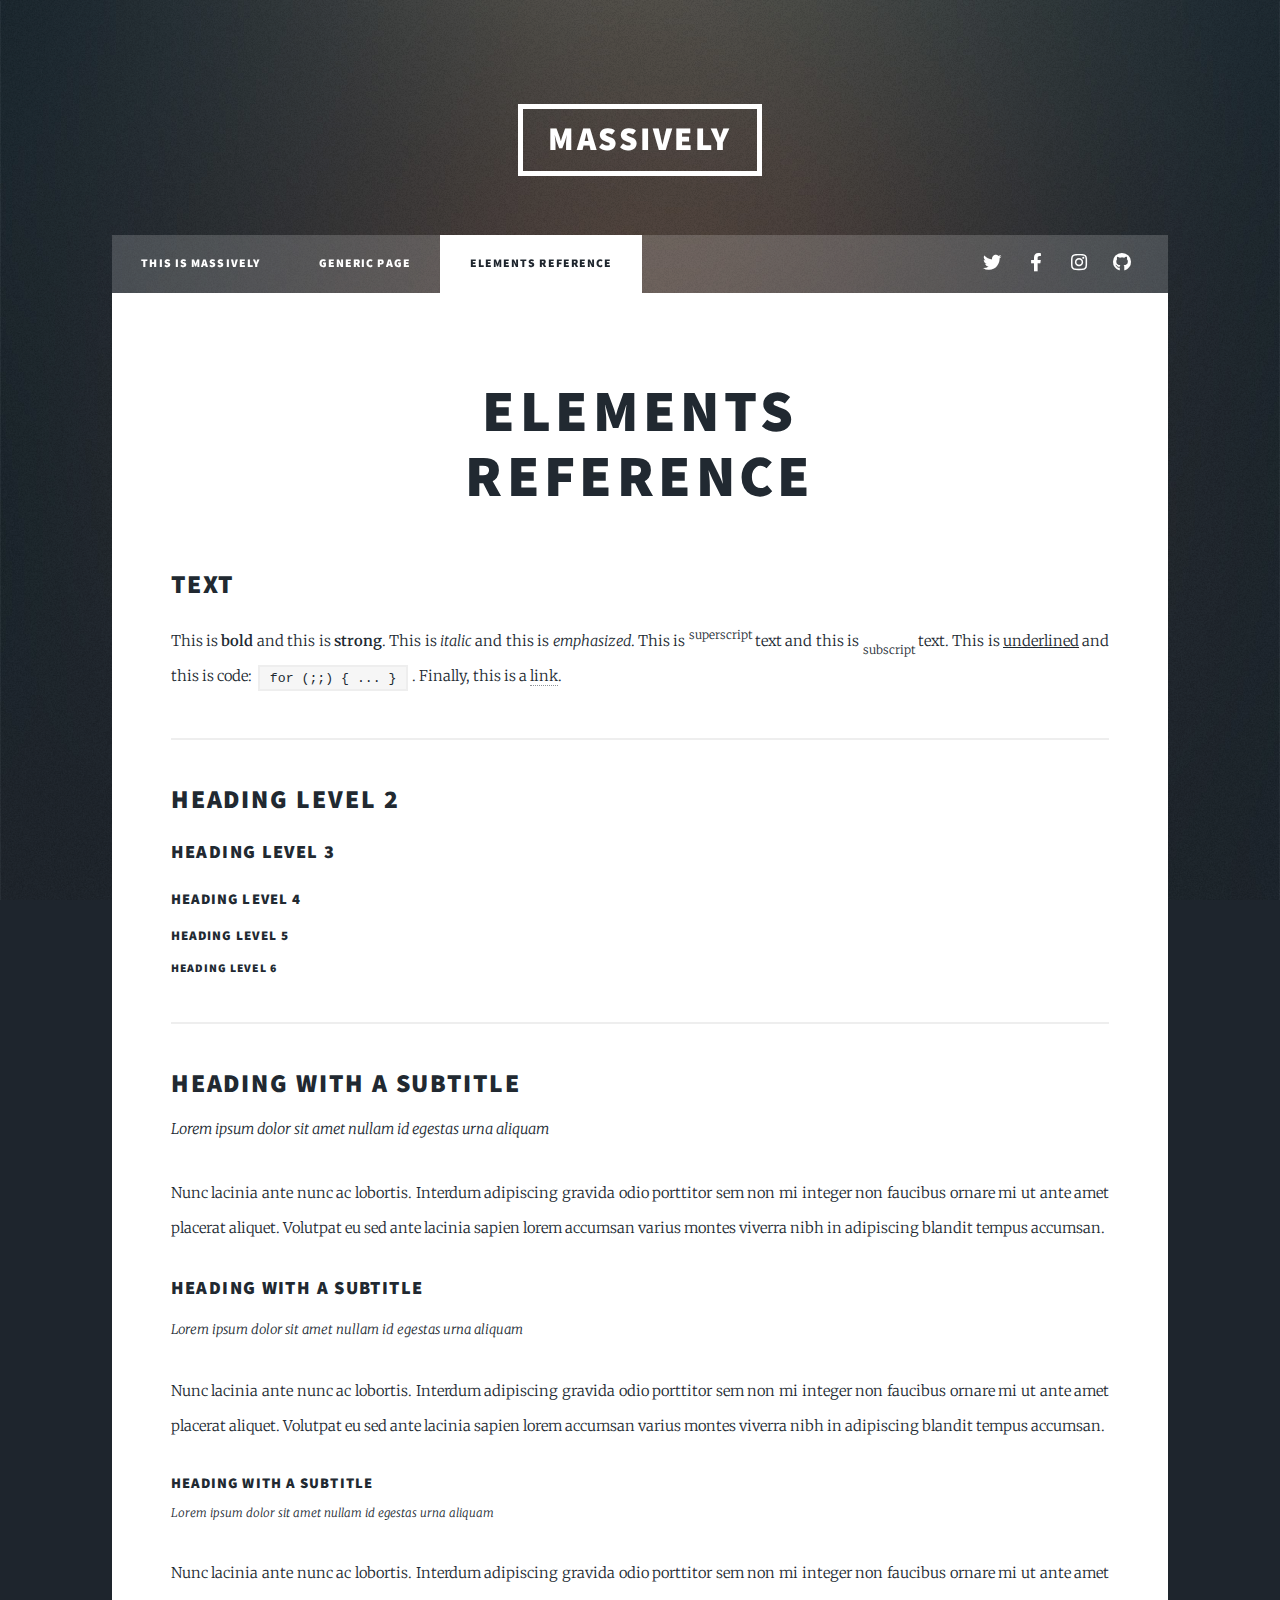
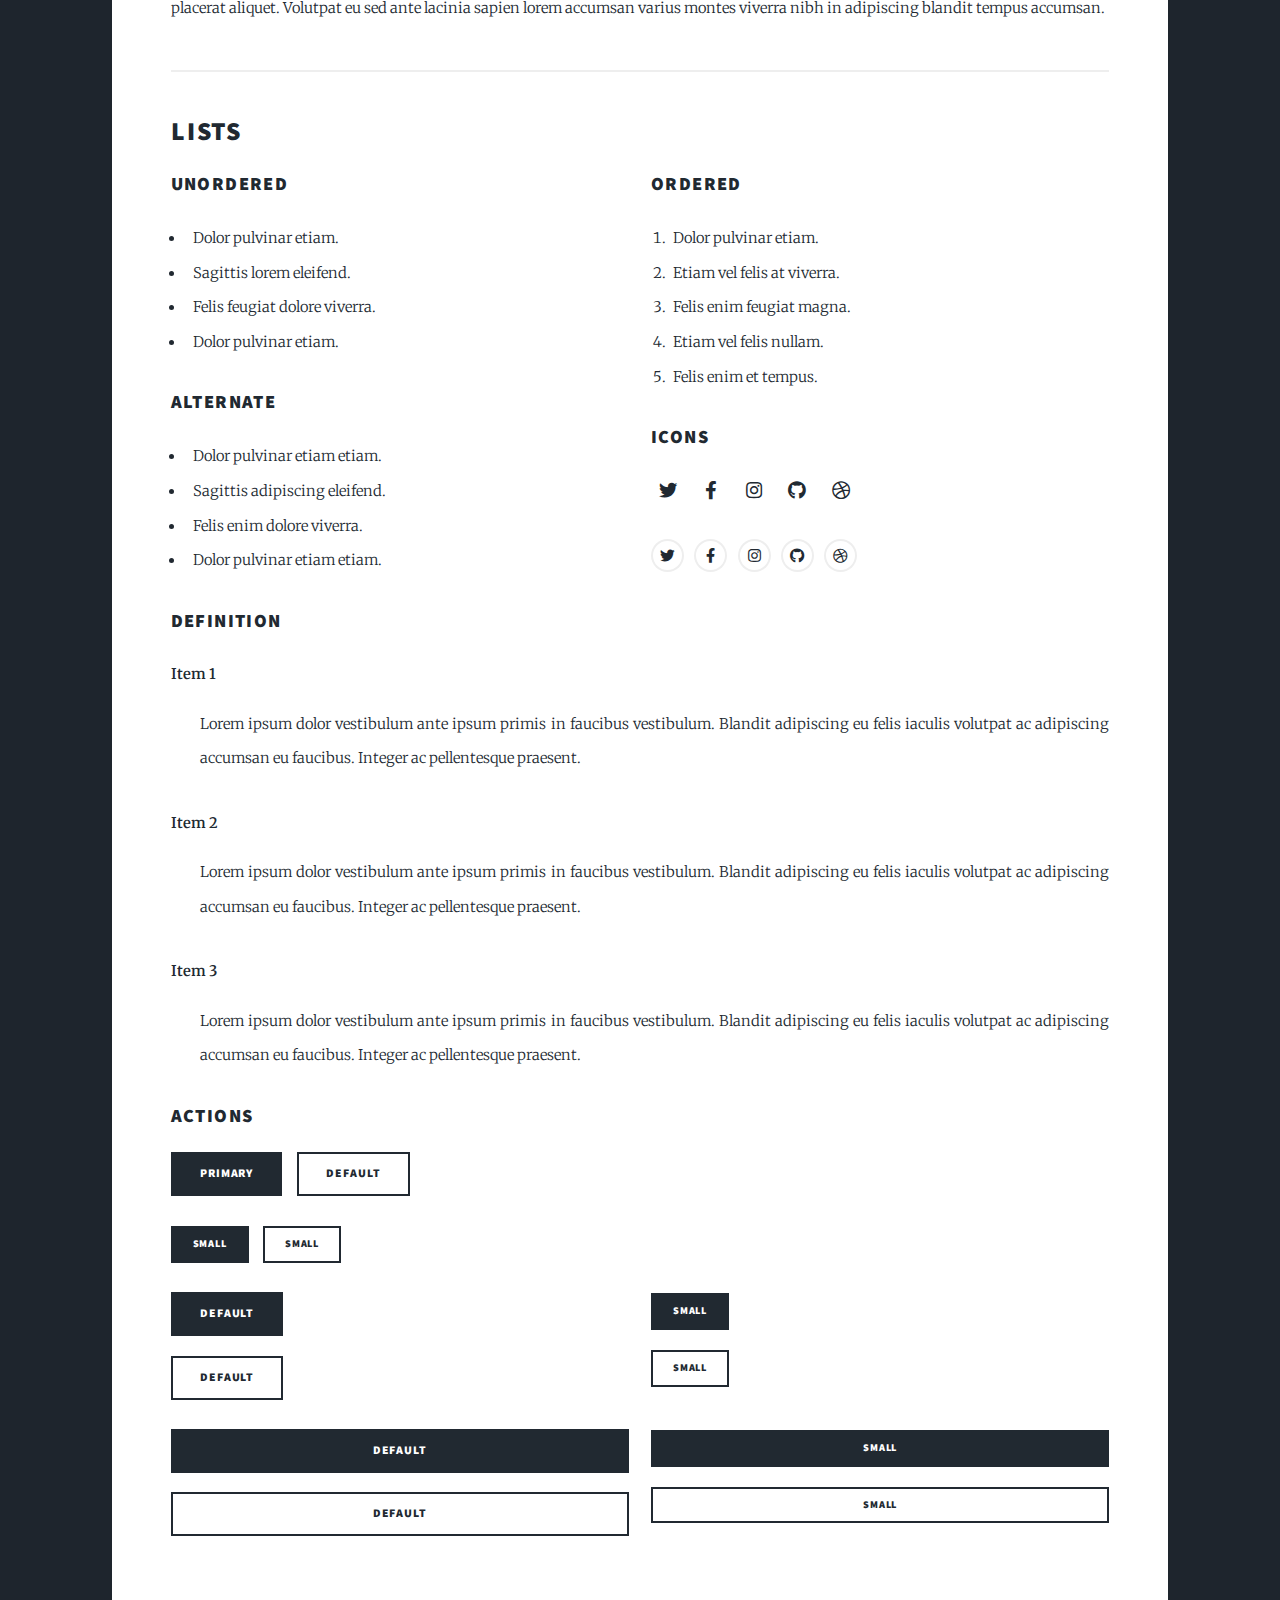
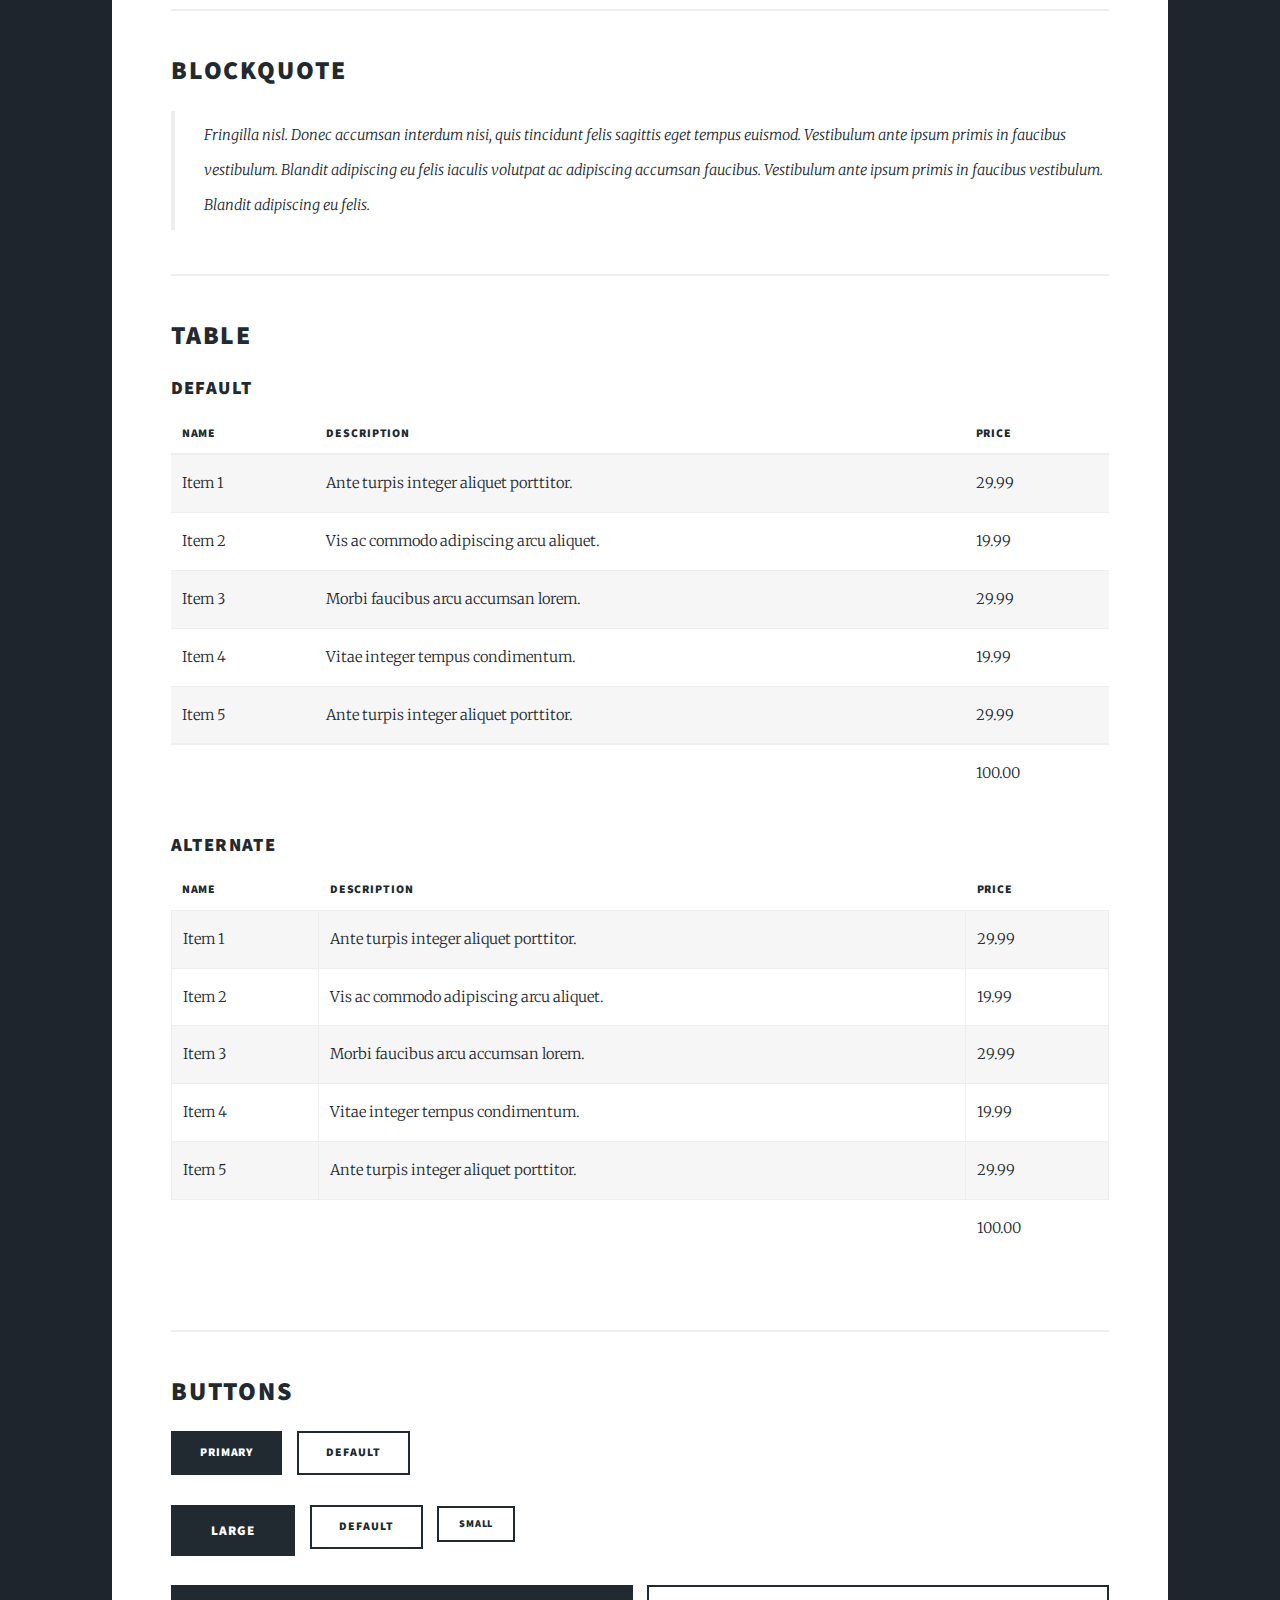
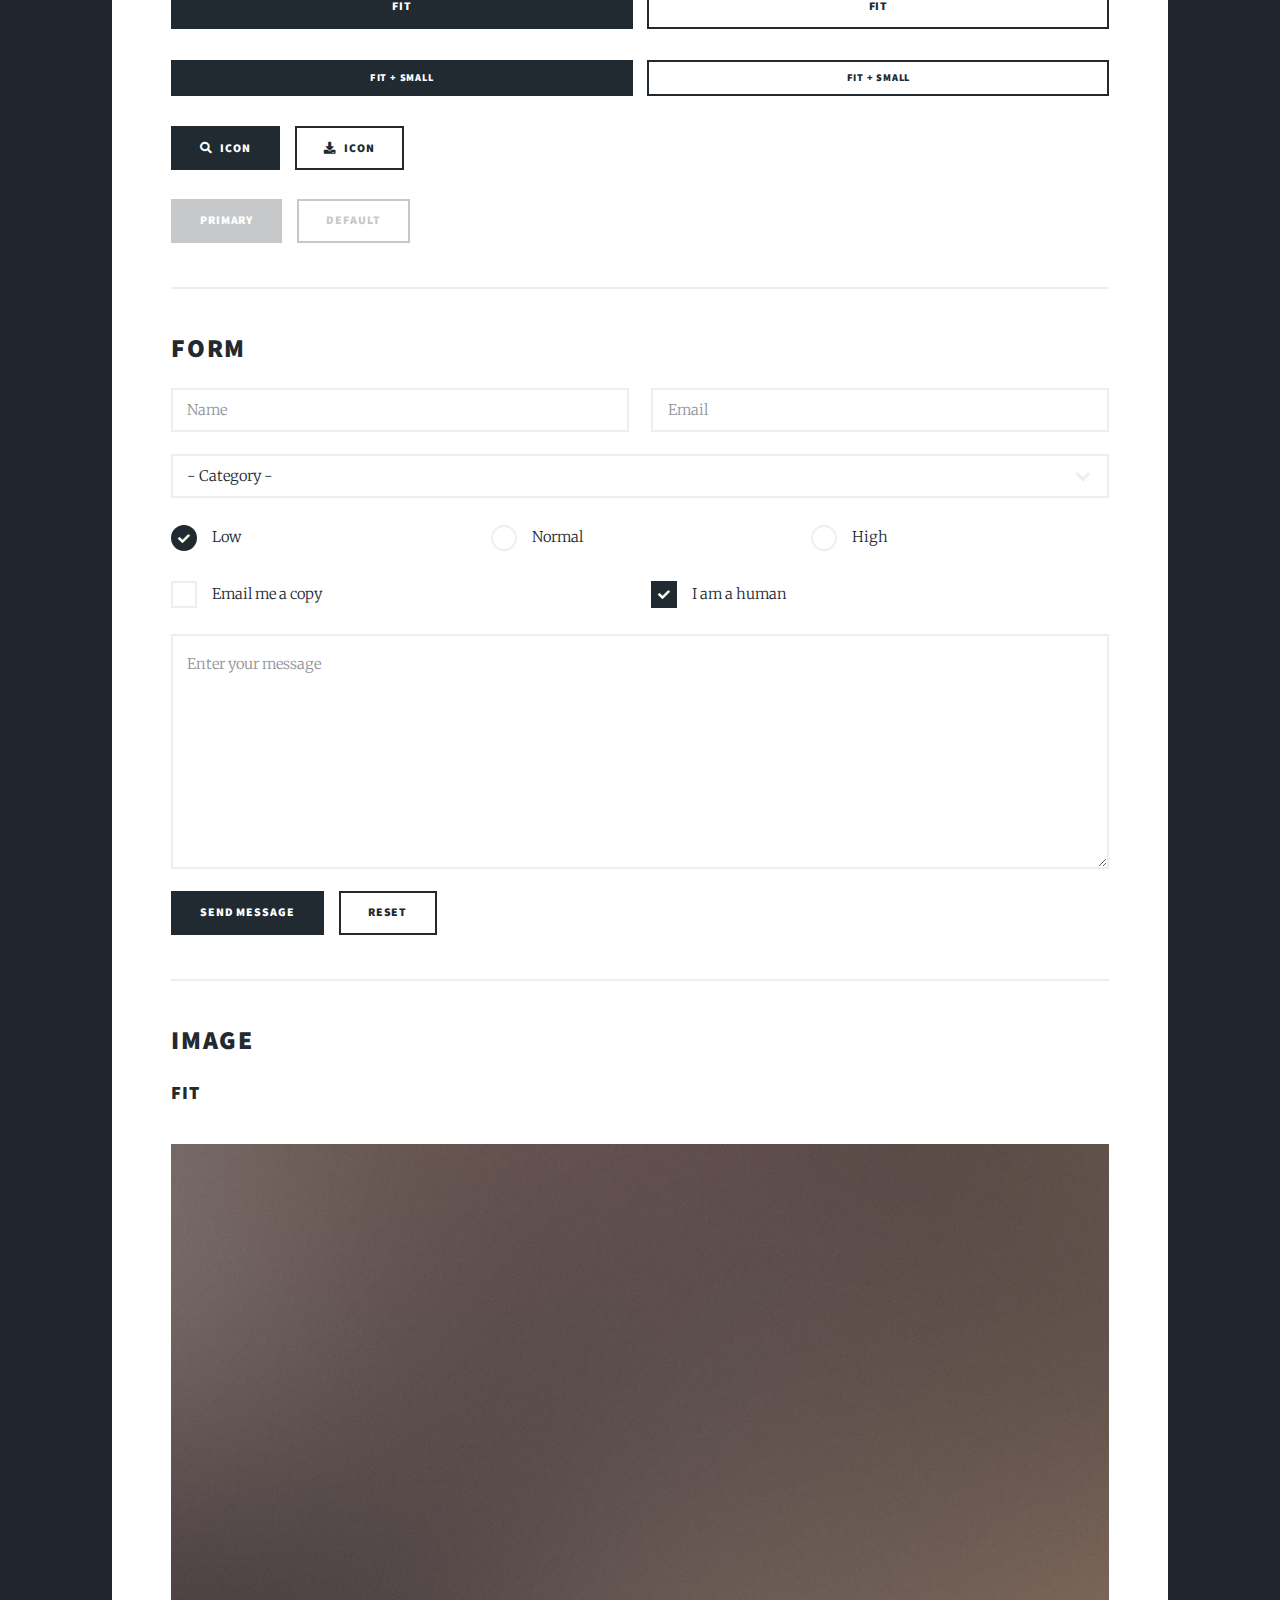
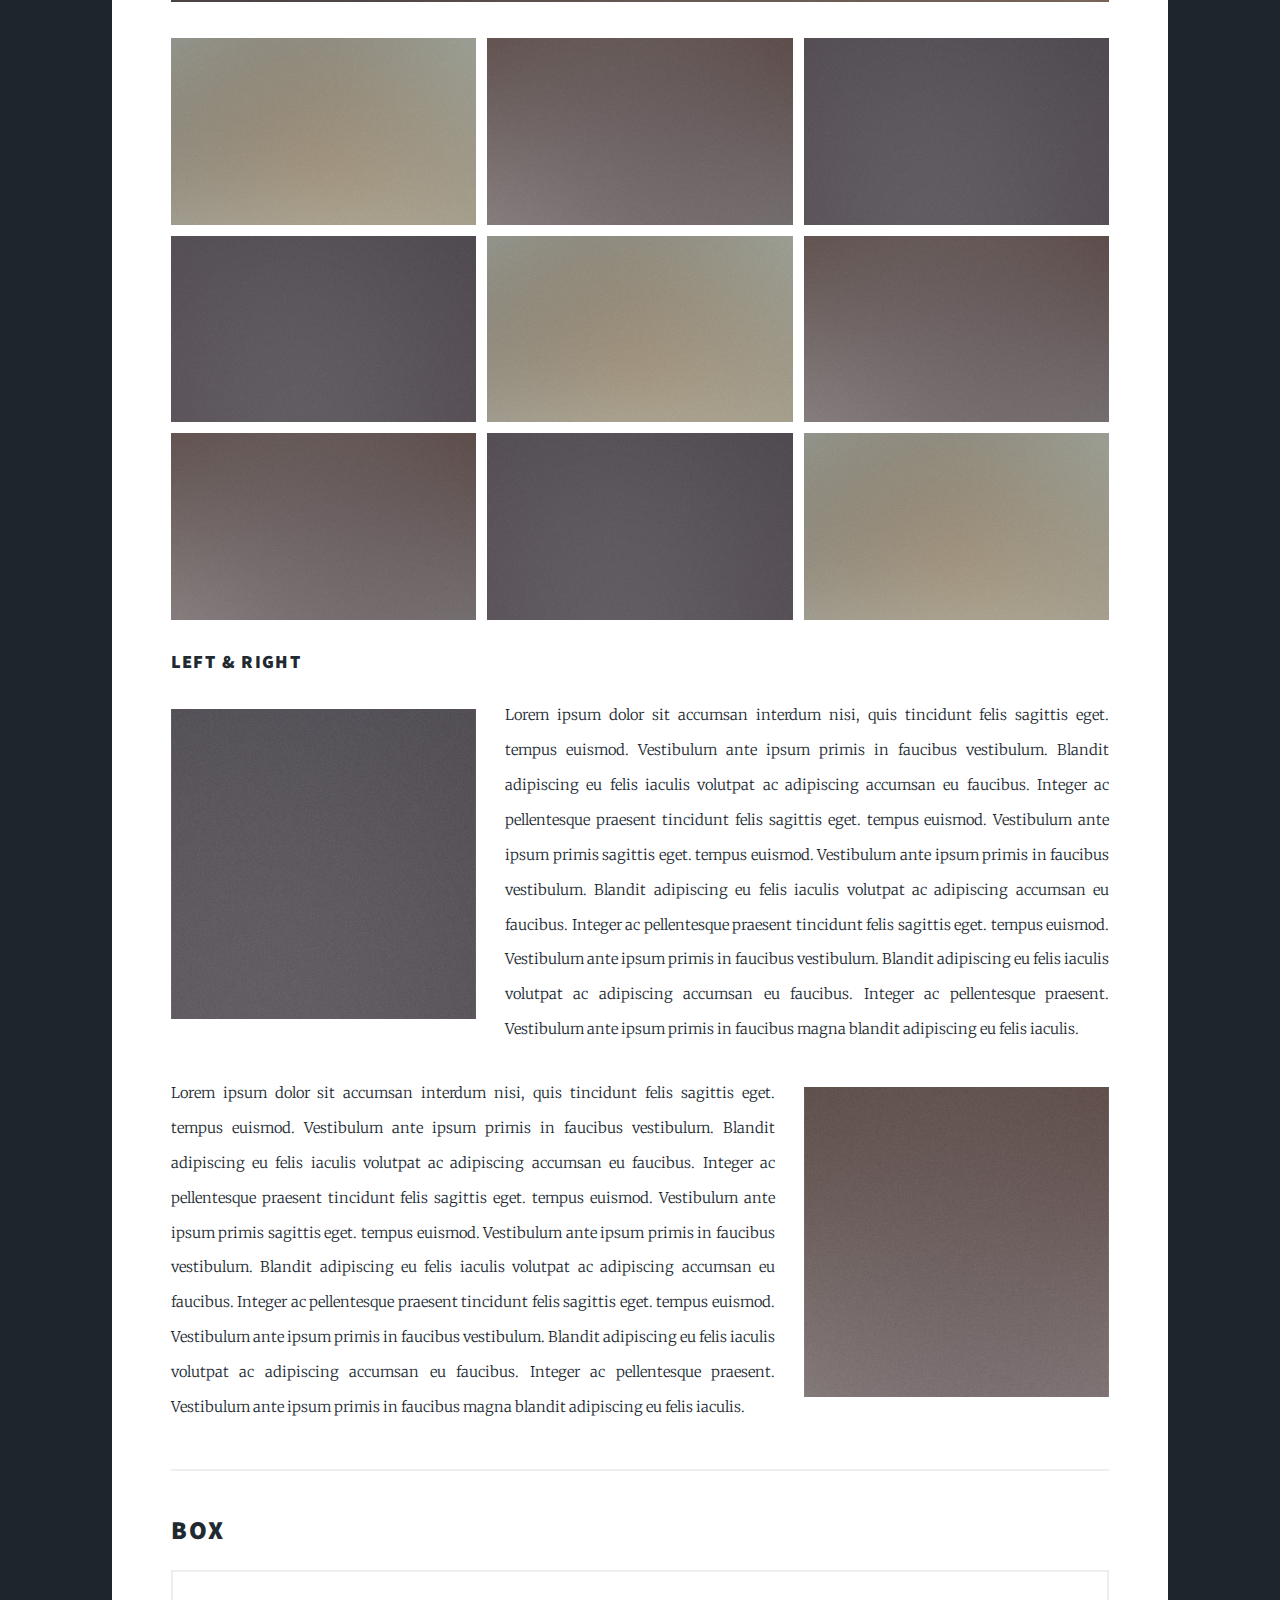
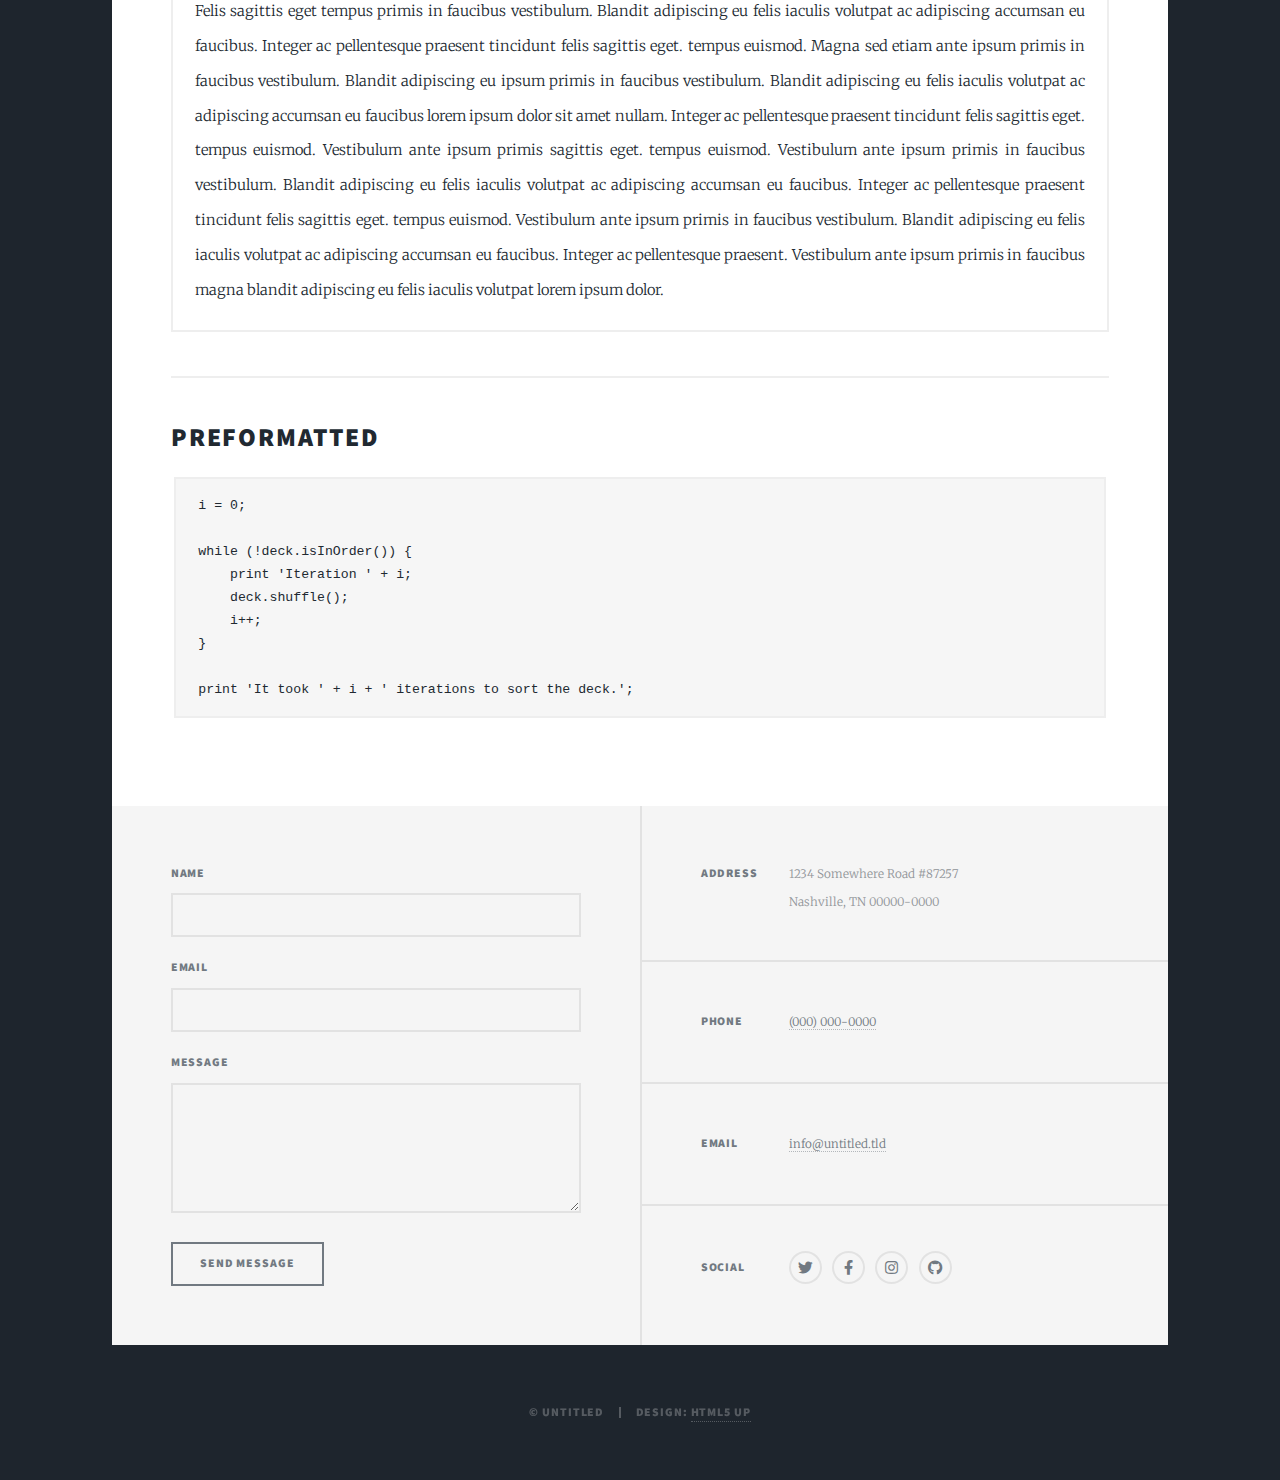
==== elements.html @ da1d9d07 "test" ====
<!DOCTYPE HTML>
<!--
	Massively by HTML5 UP
	html5up.net | @ajlkn
	Free for personal and commercial use under the CCA 3.0 license (html5up.net/license)
-->
<html>
	<head>
		<title>Elements Reference - Massively by HTML5 UP</title>
		<meta charset="utf-8" />
		<meta name="viewport" content="width=device-width, initial-scale=1, user-scalable=no" />
		<link rel="stylesheet" href="assets/css/main.css" />
		<noscript><link rel="stylesheet" href="assets/css/noscript.css" /></noscript>
	</head>
	<body class="is-preload">

		<!-- Wrapper -->
			<div id="wrapper">

				<!-- Header -->
					<header id="header">
						<a href="index.html" class="logo">Massively</a>
					</header>

				<!-- Nav -->
					<nav id="nav">
						<ul class="links">
							<li><a href="index.html">This is Massively</a></li>
							<li><a href="generic.html">Generic Page</a></li>
							<li class="active"><a href="elements.html">Elements Reference</a></li>
						</ul>
						<ul class="icons">
							<li><a href="#" class="icon brands fa-twitter"><span class="label">Twitter</span></a></li>
							<li><a href="#" class="icon brands fa-facebook-f"><span class="label">Facebook</span></a></li>
							<li><a href="#" class="icon brands fa-instagram"><span class="label">Instagram</span></a></li>
							<li><a href="#" class="icon brands fa-github"><span class="label">GitHub</span></a></li>
						</ul>
					</nav>

				<!-- Main -->
					<div id="main">

						<!-- Post -->
							<section class="post">
								<header class="major">
									<h1>Elements<br />
									Reference</h1>
								</header>

								<!-- Text stuff -->
									<h2>Text</h2>
									<p>This is <b>bold</b> and this is <strong>strong</strong>. This is <i>italic</i> and this is <em>emphasized</em>.
									This is <sup>superscript</sup> text and this is <sub>subscript</sub> text.
									This is <u>underlined</u> and this is code: <code>for (;;) { ... }</code>.
									Finally, this is a <a href="#">link</a>.</p>
									<hr />
									<h2>Heading Level 2</h2>
									<h3>Heading Level 3</h3>
									<h4>Heading Level 4</h4>
									<h5>Heading Level 5</h5>
									<h6>Heading Level 6</h6>
									<hr />
									<header>
										<h2>Heading with a Subtitle</h2>
										<p>Lorem ipsum dolor sit amet nullam id egestas urna aliquam</p>
									</header>
									<p>Nunc lacinia ante nunc ac lobortis. Interdum adipiscing gravida odio porttitor sem non mi integer non faucibus ornare mi ut ante amet placerat aliquet. Volutpat eu sed ante lacinia sapien lorem accumsan varius montes viverra nibh in adipiscing blandit tempus accumsan.</p>
									<header>
										<h3>Heading with a Subtitle</h3>
										<p>Lorem ipsum dolor sit amet nullam id egestas urna aliquam</p>
									</header>
									<p>Nunc lacinia ante nunc ac lobortis. Interdum adipiscing gravida odio porttitor sem non mi integer non faucibus ornare mi ut ante amet placerat aliquet. Volutpat eu sed ante lacinia sapien lorem accumsan varius montes viverra nibh in adipiscing blandit tempus accumsan.</p>
									<header>
										<h4>Heading with a Subtitle</h4>
										<p>Lorem ipsum dolor sit amet nullam id egestas urna aliquam</p>
									</header>
									<p>Nunc lacinia ante nunc ac lobortis. Interdum adipiscing gravida odio porttitor sem non mi integer non faucibus ornare mi ut ante amet placerat aliquet. Volutpat eu sed ante lacinia sapien lorem accumsan varius montes viverra nibh in adipiscing blandit tempus accumsan.</p>

									<hr />

								<!-- Lists -->
									<h2>Lists</h2>
									<div class="row">
										<div class="col-6 col-12-small">

											<h3>Unordered</h3>
											<ul>
												<li>Dolor pulvinar etiam.</li>
												<li>Sagittis lorem eleifend.</li>
												<li>Felis feugiat dolore viverra.</li>
												<li>Dolor pulvinar etiam.</li>
											</ul>

											<h3>Alternate</h3>
											<ul class="alt">
												<li>Dolor pulvinar etiam etiam.</li>
												<li>Sagittis adipiscing eleifend.</li>
												<li>Felis enim dolore viverra.</li>
												<li>Dolor pulvinar etiam etiam.</li>
											</ul>

										</div>
										<div class="col-6 col-12-small">

											<h3>Ordered</h3>
											<ol>
												<li>Dolor pulvinar etiam.</li>
												<li>Etiam vel felis at viverra.</li>
												<li>Felis enim feugiat magna.</li>
												<li>Etiam vel felis nullam.</li>
												<li>Felis enim et tempus.</li>
											</ol>

											<h3>Icons</h3>
											<ul class="icons">
												<li><a href="#" class="icon brands fa-twitter"><span class="label">Twitter</span></a></li>
												<li><a href="#" class="icon brands fa-facebook-f"><span class="label">Facebook</span></a></li>
												<li><a href="#" class="icon brands fa-instagram"><span class="label">Instagram</span></a></li>
												<li><a href="#" class="icon brands fa-github"><span class="label">Github</span></a></li>
												<li><a href="#" class="icon brands fa-dribbble"><span class="label">Dribbble</span></a></li>
											</ul>
											<ul class="icons alt">
												<li><a href="#" class="icon brands alt fa-twitter"><span class="label">Twitter</span></a></li>
												<li><a href="#" class="icon brands alt fa-facebook-f"><span class="label">Facebook</span></a></li>
												<li><a href="#" class="icon brands alt fa-instagram"><span class="label">Instagram</span></a></li>
												<li><a href="#" class="icon brands alt fa-github"><span class="label">Github</span></a></li>
												<li><a href="#" class="icon brands alt fa-dribbble"><span class="label">Dribbble</span></a></li>
											</ul>

										</div>
									</div>
									<h3>Definition</h3>
									<dl>
										<dt>Item 1</dt>
										<dd>
											<p>Lorem ipsum dolor vestibulum ante ipsum primis in faucibus vestibulum. Blandit adipiscing eu felis iaculis volutpat ac adipiscing accumsan eu faucibus. Integer ac pellentesque praesent.</p>
										</dd>
										<dt>Item 2</dt>
										<dd>
											<p>Lorem ipsum dolor vestibulum ante ipsum primis in faucibus vestibulum. Blandit adipiscing eu felis iaculis volutpat ac adipiscing accumsan eu faucibus. Integer ac pellentesque praesent.</p>
										</dd>
										<dt>Item 3</dt>
										<dd>
											<p>Lorem ipsum dolor vestibulum ante ipsum primis in faucibus vestibulum. Blandit adipiscing eu felis iaculis volutpat ac adipiscing accumsan eu faucibus. Integer ac pellentesque praesent.</p>
										</dd>
									</dl>

									<h3>Actions</h3>
									<ul class="actions">
										<li><a href="#" class="button primary">Primary</a></li>
										<li><a href="#" class="button">Default</a></li>
									</ul>
									<ul class="actions small">
										<li><a href="#" class="button primary small">Small</a></li>
										<li><a href="#" class="button small">Small</a></li>
									</ul>
									<div class="row">
										<div class="col-6 col-12-small">
											<ul class="actions stacked">
												<li><a href="#" class="button primary">Default</a></li>
												<li><a href="#" class="button">Default</a></li>
											</ul>
										</div>
										<div class="col-6 col-12-small">
											<ul class="actions stacked">
												<li><a href="#" class="button primary small">Small</a></li>
												<li><a href="#" class="button small">Small</a></li>
											</ul>
										</div>
									</div>
									<div class="row">
										<div class="col-6 col-12-small">
											<ul class="actions stacked">
												<li><a href="#" class="button primary fit">Default</a></li>
												<li><a href="#" class="button fit">Default</a></li>
											</ul>
										</div>
										<div class="col-6 col-12-small">
											<ul class="actions stacked">
												<li><a href="#" class="button primary small fit">Small</a></li>
												<li><a href="#" class="button small fit">Small</a></li>
											</ul>
										</div>
									</div>

									<hr />

								<!-- Blockquote -->
									<h2>Blockquote</h2>
									<blockquote>Fringilla nisl. Donec accumsan interdum nisi, quis tincidunt felis sagittis eget tempus euismod. Vestibulum ante ipsum primis in faucibus vestibulum. Blandit adipiscing eu felis iaculis volutpat ac adipiscing accumsan faucibus. Vestibulum ante ipsum primis in faucibus vestibulum. Blandit adipiscing eu felis.</blockquote>

									<hr />

								<!-- Table -->
									<h2>Table</h2>

									<h3>Default</h3>
									<div class="table-wrapper">
										<table>
											<thead>
												<tr>
													<th>Name</th>
													<th>Description</th>
													<th>Price</th>
												</tr>
											</thead>
											<tbody>
												<tr>
													<td>Item 1</td>
													<td>Ante turpis integer aliquet porttitor.</td>
													<td>29.99</td>
												</tr>
												<tr>
													<td>Item 2</td>
													<td>Vis ac commodo adipiscing arcu aliquet.</td>
													<td>19.99</td>
												</tr>
												<tr>
													<td>Item 3</td>
													<td> Morbi faucibus arcu accumsan lorem.</td>
													<td>29.99</td>
												</tr>
												<tr>
													<td>Item 4</td>
													<td>Vitae integer tempus condimentum.</td>
													<td>19.99</td>
												</tr>
												<tr>
													<td>Item 5</td>
													<td>Ante turpis integer aliquet porttitor.</td>
													<td>29.99</td>
												</tr>
											</tbody>
											<tfoot>
												<tr>
													<td colspan="2"></td>
													<td>100.00</td>
												</tr>
											</tfoot>
										</table>
									</div>

									<h3>Alternate</h3>
									<div class="table-wrapper">
										<table class="alt">
											<thead>
												<tr>
													<th>Name</th>
													<th>Description</th>
													<th>Price</th>
												</tr>
											</thead>
											<tbody>
												<tr>
													<td>Item 1</td>
													<td>Ante turpis integer aliquet porttitor.</td>
													<td>29.99</td>
												</tr>
												<tr>
													<td>Item 2</td>
													<td>Vis ac commodo adipiscing arcu aliquet.</td>
													<td>19.99</td>
												</tr>
												<tr>
													<td>Item 3</td>
													<td> Morbi faucibus arcu accumsan lorem.</td>
													<td>29.99</td>
												</tr>
												<tr>
													<td>Item 4</td>
													<td>Vitae integer tempus condimentum.</td>
													<td>19.99</td>
												</tr>
												<tr>
													<td>Item 5</td>
													<td>Ante turpis integer aliquet porttitor.</td>
													<td>29.99</td>
												</tr>
											</tbody>
											<tfoot>
												<tr>
													<td colspan="2"></td>
													<td>100.00</td>
												</tr>
											</tfoot>
										</table>
									</div>

									<hr />

								<!-- Buttons -->
									<h2>Buttons</h2>
									<ul class="actions">
										<li><a href="#" class="button primary">Primary</a></li>
										<li><a href="#" class="button">Default</a></li>
									</ul>
									<ul class="actions">
										<li><a href="#" class="button primary large">Large</a></li>
										<li><a href="#" class="button">Default</a></li>
										<li><a href="#" class="button small">Small</a></li>
									</ul>
									<ul class="actions fit">
										<li><a href="#" class="button primary fit">Fit</a></li>
										<li><a href="#" class="button fit">Fit</a></li>
									</ul>
									<ul class="actions fit small">
										<li><a href="#" class="button primary fit small">Fit + Small</a></li>
										<li><a href="#" class="button fit small">Fit + Small</a></li>
									</ul>
									<ul class="actions">
										<li><a href="#" class="button primary icon solid fa-search">Icon</a></li>
										<li><a href="#" class="button icon solid fa-download">Icon</a></li>
									</ul>
									<ul class="actions">
										<li><span class="button primary disabled">Primary</span></li>
										<li><span class="button disabled">Default</span></li>
									</ul>

									<hr />

								<!-- Form -->
									<h2>Form</h2>

									<form method="post" action="#">
										<div class="row gtr-uniform">
											<div class="col-6 col-12-xsmall">
												<input type="text" name="demo-name" id="demo-name" value="" placeholder="Name" />
											</div>
											<div class="col-6 col-12-xsmall">
												<input type="email" name="demo-email" id="demo-email" value="" placeholder="Email" />
											</div>
											<!-- Break -->
											<div class="col-12">
												<select name="demo-category" id="demo-category">
													<option value="">- Category -</option>
													<option value="1">Manufacturing</option>
													<option value="1">Shipping</option>
													<option value="1">Administration</option>
													<option value="1">Human Resources</option>
												</select>
											</div>
											<!-- Break -->
											<div class="col-4 col-12-small">
												<input type="radio" id="demo-priority-low" name="demo-priority" checked>
												<label for="demo-priority-low">Low</label>
											</div>
											<div class="col-4 col-12-small">
												<input type="radio" id="demo-priority-normal" name="demo-priority">
												<label for="demo-priority-normal">Normal</label>
											</div>
											<div class="col-4 col-12-small">
												<input type="radio" id="demo-priority-high" name="demo-priority">
												<label for="demo-priority-high">High</label>
											</div>
											<!-- Break -->
											<div class="col-6 col-12-small">
												<input type="checkbox" id="demo-copy" name="demo-copy">
												<label for="demo-copy">Email me a copy</label>
											</div>
											<div class="col-6 col-12-small">
												<input type="checkbox" id="demo-human" name="demo-human" checked>
												<label for="demo-human">I am a human</label>
											</div>
											<!-- Break -->
											<div class="col-12">
												<textarea name="demo-message" id="demo-message" placeholder="Enter your message" rows="6"></textarea>
											</div>
											<!-- Break -->
											<div class="col-12">
												<ul class="actions">
													<li><input type="submit" value="Send Message" class="primary" /></li>
													<li><input type="reset" value="Reset" /></li>
												</ul>
											</div>
										</div>
									</form>

									<hr />

								<!-- Image -->
									<h2>Image</h2>

									<h3>Fit</h3>
									<span class="image fit"><img src="images/pic01.jpg" alt="" /></span>
									<div class="box alt">
										<div class="row gtr-50 gtr-uniform">
											<div class="col-4"><span class="image fit"><img src="images/pic02.jpg" alt="" /></span></div>
											<div class="col-4"><span class="image fit"><img src="images/pic03.jpg" alt="" /></span></div>
											<div class="col-4"><span class="image fit"><img src="images/pic04.jpg" alt="" /></span></div>
											<!-- Break -->
											<div class="col-4"><span class="image fit"><img src="images/pic04.jpg" alt="" /></span></div>
											<div class="col-4"><span class="image fit"><img src="images/pic02.jpg" alt="" /></span></div>
											<div class="col-4"><span class="image fit"><img src="images/pic03.jpg" alt="" /></span></div>
											<!-- Break -->
											<div class="col-4"><span class="image fit"><img src="images/pic03.jpg" alt="" /></span></div>
											<div class="col-4"><span class="image fit"><img src="images/pic04.jpg" alt="" /></span></div>
											<div class="col-4"><span class="image fit"><img src="images/pic02.jpg" alt="" /></span></div>
										</div>
									</div>

									<h3>Left &amp; Right</h3>
									<p><span class="image left"><img src="images/pic08.jpg" alt="" /></span>Lorem ipsum dolor sit accumsan interdum nisi, quis tincidunt felis sagittis eget. tempus euismod. Vestibulum ante ipsum primis in faucibus vestibulum. Blandit adipiscing eu felis iaculis volutpat ac adipiscing accumsan eu faucibus. Integer ac pellentesque praesent tincidunt felis sagittis eget. tempus euismod. Vestibulum ante ipsum primis sagittis eget. tempus euismod. Vestibulum ante ipsum primis in faucibus vestibulum. Blandit adipiscing eu felis iaculis volutpat ac adipiscing accumsan eu faucibus. Integer ac pellentesque praesent tincidunt felis sagittis eget. tempus euismod. Vestibulum ante ipsum primis in faucibus vestibulum. Blandit adipiscing eu felis iaculis volutpat ac adipiscing accumsan eu faucibus. Integer ac pellentesque praesent. Vestibulum ante ipsum primis in faucibus magna blandit adipiscing eu felis iaculis.</p>
									<p><span class="image right"><img src="images/pic09.jpg" alt="" /></span>Lorem ipsum dolor sit accumsan interdum nisi, quis tincidunt felis sagittis eget. tempus euismod. Vestibulum ante ipsum primis in faucibus vestibulum. Blandit adipiscing eu felis iaculis volutpat ac adipiscing accumsan eu faucibus. Integer ac pellentesque praesent tincidunt felis sagittis eget. tempus euismod. Vestibulum ante ipsum primis sagittis eget. tempus euismod. Vestibulum ante ipsum primis in faucibus vestibulum. Blandit adipiscing eu felis iaculis volutpat ac adipiscing accumsan eu faucibus. Integer ac pellentesque praesent tincidunt felis sagittis eget. tempus euismod. Vestibulum ante ipsum primis in faucibus vestibulum. Blandit adipiscing eu felis iaculis volutpat ac adipiscing accumsan eu faucibus. Integer ac pellentesque praesent. Vestibulum ante ipsum primis in faucibus magna blandit adipiscing eu felis iaculis.</p>

									<hr />

								<!-- Box -->
									<h2>Box</h2>
									<div class="box">
										<p>Felis sagittis eget tempus primis in faucibus vestibulum. Blandit adipiscing eu felis iaculis volutpat ac adipiscing accumsan eu faucibus. Integer ac pellentesque praesent tincidunt felis sagittis eget. tempus euismod. Magna sed etiam ante ipsum primis in faucibus vestibulum. Blandit adipiscing eu ipsum primis in faucibus vestibulum. Blandit adipiscing eu felis iaculis volutpat ac adipiscing accumsan eu faucibus lorem ipsum dolor sit amet nullam. Integer ac pellentesque praesent tincidunt felis sagittis eget. tempus euismod. Vestibulum ante ipsum primis sagittis eget. tempus euismod. Vestibulum ante ipsum primis in faucibus vestibulum. Blandit adipiscing eu felis iaculis volutpat ac adipiscing accumsan eu faucibus. Integer ac pellentesque praesent tincidunt felis sagittis eget. tempus euismod. Vestibulum ante ipsum primis in faucibus vestibulum. Blandit adipiscing eu felis iaculis volutpat ac adipiscing accumsan eu faucibus. Integer ac pellentesque praesent. Vestibulum ante ipsum primis in faucibus magna blandit adipiscing eu felis iaculis volutpat lorem ipsum dolor.</p>
									</div>

									<hr />

								<!-- Preformatted Code -->
									<h2>Preformatted</h2>
									<pre><code>i = 0;

while (!deck.isInOrder()) {
    print 'Iteration ' + i;
    deck.shuffle();
    i++;
}

print 'It took ' + i + ' iterations to sort the deck.';
</code></pre>

							</section>

					</div>

				<!-- Footer -->
					<footer id="footer">
						<section>
							<form method="post" action="#">
								<div class="fields">
									<div class="field">
										<label for="name">Name</label>
										<input type="text" name="name" id="name" />
									</div>
									<div class="field">
										<label for="email">Email</label>
										<input type="text" name="email" id="email" />
									</div>
									<div class="field">
										<label for="message">Message</label>
										<textarea name="message" id="message" rows="3"></textarea>
									</div>
								</div>
								<ul class="actions">
									<li><input type="submit" value="Send Message" /></li>
								</ul>
							</form>
						</section>
						<section class="split contact">
							<section class="alt">
								<h3>Address</h3>
								<p>1234 Somewhere Road #87257<br />
								Nashville, TN 00000-0000</p>
							</section>
							<section>
								<h3>Phone</h3>
								<p><a href="#">(000) 000-0000</a></p>
							</section>
							<section>
								<h3>Email</h3>
								<p><a href="#">info@untitled.tld</a></p>
							</section>
							<section>
								<h3>Social</h3>
								<ul class="icons alt">
									<li><a href="#" class="icon brands alt fa-twitter"><span class="label">Twitter</span></a></li>
									<li><a href="#" class="icon brands alt fa-facebook-f"><span class="label">Facebook</span></a></li>
									<li><a href="#" class="icon brands alt fa-instagram"><span class="label">Instagram</span></a></li>
									<li><a href="#" class="icon brands alt fa-github"><span class="label">GitHub</span></a></li>
								</ul>
							</section>
						</section>
					</footer>

				<!-- Copyright -->
					<div id="copyright">
						<ul><li>&copy; Untitled</li><li>Design: <a href="https://html5up.net">HTML5 UP</a></li></ul>
					</div>

			</div>

		<!-- Scripts -->
			<script src="assets/js/jquery.min.js"></script>
			<script src="assets/js/jquery.scrollex.min.js"></script>
			<script src="assets/js/jquery.scrolly.min.js"></script>
			<script src="assets/js/browser.min.js"></script>
			<script src="assets/js/breakpoints.min.js"></script>
			<script src="assets/js/util.js"></script>
			<script src="assets/js/main.js"></script>

	</body>
</html>
---- assets/css/main.css ----
@import url(fontawesome-all.min.css);
@import url("https://fonts.googleapis.com/css?family=Merriweather:300,700,300italic,700italic|Source+Sans+Pro:900");

/*
	Massively by HTML5 UP
	html5up.net | @ajlkn
	Free for personal and commercial use under the CCA 3.0 license (html5up.net/license)
*/

html, body, div, span, applet, object,
iframe, h1, h2, h3, h4, h5, h6, p, blockquote,
pre, a, abbr, acronym, address, big, cite,
code, del, dfn, em, img, ins, kbd, q, s, samp,
small, strike, strong, sub, sup, tt, var, b,
u, i, center, dl, dt, dd, ol, ul, li, fieldset,
form, label, legend, table, caption, tbody,
tfoot, thead, tr, th, td, article, aside,
canvas, details, embed, figure, figcaption,
footer, header, hgroup, menu, nav, output, ruby,
section, summary, time, mark, audio, video {
	margin: 0;
	padding: 0;
	border: 0;
	font-size: 100%;
	font: inherit;
	vertical-align: baseline;}

article, aside, details, figcaption, figure,
footer, header, hgroup, menu, nav, section {
	display: block;}

body {
	line-height: 1;
}

ol, ul {
	list-style: none;
}

blockquote, q {
	quotes: none;
}

	blockquote:before, blockquote:after, q:before, q:after {
		content: '';
		content: none;
	}

table {
	border-collapse: collapse;
	border-spacing: 0;
}

body {
	-webkit-text-size-adjust: none;
}

mark {
	background-color: transparent;
	color: inherit;
}

input::-moz-focus-inner {
	border: 0;
	padding: 0;
}

input, select, textarea {
	-moz-appearance: none;
	-webkit-appearance: none;
	-ms-appearance: none;
	appearance: none;
}

/* Basic */

	@-ms-viewport {
		width: device-width;
	}

	body {
		-ms-overflow-style: scrollbar;
	}

	@media screen and (max-width: 480px) {

		html, body {
			min-width: 320px;
		}

	}

	html {
		box-sizing: border-box;
	}

	*, *:before, *:after {
		box-sizing: inherit;
	}

	body {
		background-color: #1e252d;
	}

		body.is-preload *, body.is-preload *:before, body.is-preload *:after {
			-moz-animation: none !important;
			-webkit-animation: none !important;
			-ms-animation: none !important;
			animation: none !important;
			-moz-transition: none !important;
			-webkit-transition: none !important;
			-ms-transition: none !important;
			transition: none !important;
		}

/* Type */

	html {
		font-size: 16pt;
	}

		@media screen and (max-width: 1680px) {

			html {
				font-size: 12pt;
			}

		}

		@media screen and (max-width: 1280px) {

			html {
				font-size: 11pt;
			}

		}

		@media screen and (max-width: 360px) {

			html {
				font-size: 10pt;
			}

		}

	body {
		color: #212931;
	}

	body, input, select, textarea {
		font-family: "Merriweather", Georgia, serif;
		font-weight: 300;
		font-size: 1rem;
		line-height: 2.375;
	}

	a {
		-moz-transition: color 0.2s ease-in-out, background-color 0.2s ease-in-out, border-color 0.2s ease-in-out, box-shadow 0.2s ease-in-out;
		-webkit-transition: color 0.2s ease-in-out, background-color 0.2s ease-in-out, border-color 0.2s ease-in-out, box-shadow 0.2s ease-in-out;
		-ms-transition: color 0.2s ease-in-out, background-color 0.2s ease-in-out, border-color 0.2s ease-in-out, box-shadow 0.2s ease-in-out;
		transition: color 0.2s ease-in-out, background-color 0.2s ease-in-out, border-color 0.2s ease-in-out, box-shadow 0.2s ease-in-out;
		border-bottom: dotted 1px;
		text-decoration: none;
	}

		a:hover {
			border-bottom-color: transparent;
		}

	strong, b {
		font-weight: 600;
	}

	em, i {
		font-style: italic;
	}

	p {
		text-align: justify;
		margin: 0 0 2rem 0;
	}

	h1, h2, h3, h4, h5, h6 {
		font-family: "Source Sans Pro", Helvetica, sans-serif;
		font-weight: 900;
		line-height: 1.5;
		letter-spacing: 0.075em;
		text-transform: uppercase;
		margin: 0 0 1rem 0;
	}

		h1 a, h2 a, h3 a, h4 a, h5 a, h6 a {
			border-bottom: 0;
			color: inherit;
			text-decoration: none;
		}

	h1 {
		font-size: 4rem;
		line-height: 1.1;
		margin: 0 0 2rem 0;
	}

	h2 {
		font-size: 1.75rem;
		line-height: 1.3;
		margin: 0 0 1.5rem 0;
	}

	h3 {
		font-size: 1.25rem;
		margin: 0 0 1.5rem 0;
	}

	h4 {
		font-size: 1rem;
	}

	h5 {
		font-size: 0.9rem;
	}

	h6 {
		font-size: 0.8rem;
	}

	sub {
		font-size: 0.8rem;
		position: relative;
		top: 0.5rem;
	}

	sup {
		font-size: 0.8rem;
		position: relative;
		top: -0.5rem;
	}

	blockquote {
		border-left: solid 4px;
		font-style: italic;
		margin: 0 0 2rem 0;
		padding: 0.5rem 0 0.5rem 2rem;
	}

	code {
		border: solid 2px;
		font-family: "Courier New", monospace;
		font-size: 0.9rem;
		margin: 0 0.25rem;
		padding: 0.25rem 0.65rem;
	}

	pre {
		-webkit-overflow-scrolling: touch;
		font-family: "Courier New", monospace;
		font-size: 0.9rem;
		margin: 0 0 2rem 0;
	}

		pre code {
			display: block;
			line-height: 1.75;
			padding: 1rem 1.5rem;
			overflow-x: auto;
		}

	hr {
		border: 0;
		border-bottom: solid 2px;
		margin: 3rem 0;
	}

		hr.major {
			margin: 5rem 0;
		}

	.align-left {
		text-align: left;
	}

	.align-center {
		text-align: center;
	}

	.align-right {
		text-align: right;
	}

	input, select, textarea {
		color: #212931;
	}

	a {
		color: #212931;
		border-bottom-color: rgba(33, 41, 49, 0.5);
	}

		a:hover {
			border-bottom-color: transparent;
			color: #18bfef !important;
		}

	strong, b {
		color: #212931;
	}

	h1, h2, h3, h4, h5, h6 {
		color: #212931;
	}

	blockquote {
		border-left-color: #eeeeee;
	}

	code {
		background: rgba(220, 220, 220, 0.25);
		border-color: #eeeeee;
	}

	hr {
		border-bottom-color: #eeeeee;
	}

/* Row */

	.row {
		display: flex;
		flex-wrap: wrap;
		box-sizing: border-box;
		align-items: stretch;
	}

		.row > * {
			box-sizing: border-box;
		}

		.row.gtr-uniform > * > :last-child {
			margin-bottom: 0;
		}

		.row.aln-left {
			justify-content: flex-start;
		}

		.row.aln-center {
			justify-content: center;
		}

		.row.aln-right {
			justify-content: flex-end;
		}

		.row.aln-top {
			align-items: flex-start;
		}

		.row.aln-middle {
			align-items: center;
		}

		.row.aln-bottom {
			align-items: flex-end;
		}

		.row > .imp {
			order: -1;
		}

		.row > .col-1 {
			width: 8.33333%;
		}

		.row > .off-1 {
			margin-left: 8.33333%;
		}

		.row > .col-2 {
			width: 16.66667%;
		}

		.row > .off-2 {
			margin-left: 16.66667%;
		}

		.row > .col-3 {
			width: 25%;
		}

		.row > .off-3 {
			margin-left: 25%;
		}

		.row > .col-4 {
			width: 33.33333%;
		}

		.row > .off-4 {
			margin-left: 33.33333%;
		}

		.row > .col-5 {
			width: 41.66667%;
		}

		.row > .off-5 {
			margin-left: 41.66667%;
		}

		.row > .col-6 {
			width: 50%;
		}

		.row > .off-6 {
			margin-left: 50%;
		}

		.row > .col-7 {
			width: 58.33333%;
		}

		.row > .off-7 {
			margin-left: 58.33333%;
		}

		.row > .col-8 {
			width: 66.66667%;
		}

		.row > .off-8 {
			margin-left: 66.66667%;
		}

		.row > .col-9 {
			width: 75%;
		}

		.row > .off-9 {
			margin-left: 75%;
		}

		.row > .col-10 {
			width: 83.33333%;
		}

		.row > .off-10 {
			margin-left: 83.33333%;
		}

		.row > .col-11 {
			width: 91.66667%;
		}

		.row > .off-11 {
			margin-left: 91.66667%;
		}

		.row > .col-12 {
			width: 100%;
		}

		.row > .off-12 {
			margin-left: 100%;
		}

		.row.gtr-0 {
			margin-top: 0;
			margin-left: 0rem;
		}

			.row.gtr-0 > * {
				padding: 0 0 0 0rem;
			}

			.row.gtr-0.gtr-uniform {
				margin-top: 0rem;
			}

				.row.gtr-0.gtr-uniform > * {
					padding-top: 0rem;
				}

		.row.gtr-25 {
			margin-top: 0;
			margin-left: -0.375rem;
		}

			.row.gtr-25 > * {
				padding: 0 0 0 0.375rem;
			}

			.row.gtr-25.gtr-uniform {
				margin-top: -0.375rem;
			}

				.row.gtr-25.gtr-uniform > * {
					padding-top: 0.375rem;
				}

		.row.gtr-50 {
			margin-top: 0;
			margin-left: -0.75rem;
		}

			.row.gtr-50 > * {
				padding: 0 0 0 0.75rem;
			}

			.row.gtr-50.gtr-uniform {
				margin-top: -0.75rem;
			}

				.row.gtr-50.gtr-uniform > * {
					padding-top: 0.75rem;
				}

		.row {
			margin-top: 0;
			margin-left: -1.5rem;
		}

			.row > * {
				padding: 0 0 0 1.5rem;
			}

			.row.gtr-uniform {
				margin-top: -1.5rem;
			}

				.row.gtr-uniform > * {
					padding-top: 1.5rem;
				}

		.row.gtr-150 {
			margin-top: 0;
			margin-left: -2.25rem;
		}

			.row.gtr-150 > * {
				padding: 0 0 0 2.25rem;
			}

			.row.gtr-150.gtr-uniform {
				margin-top: -2.25rem;
			}

				.row.gtr-150.gtr-uniform > * {
					padding-top: 2.25rem;
				}

		.row.gtr-200 {
			margin-top: 0;
			margin-left: -3rem;
		}

			.row.gtr-200 > * {
				padding: 0 0 0 3rem;
			}

			.row.gtr-200.gtr-uniform {
				margin-top: -3rem;
			}

				.row.gtr-200.gtr-uniform > * {
					padding-top: 3rem;
				}

		@media screen and (max-width: 1680px) {

			.row {
				display: flex;
				flex-wrap: wrap;
				box-sizing: border-box;
				align-items: stretch;
			}

				.row > * {
					box-sizing: border-box;
				}

				.row.gtr-uniform > * > :last-child {
					margin-bottom: 0;
				}

				.row.aln-left {
					justify-content: flex-start;
				}

				.row.aln-center {
					justify-content: center;
				}

				.row.aln-right {
					justify-content: flex-end;
				}

				.row.aln-top {
					align-items: flex-start;
				}

				.row.aln-middle {
					align-items: center;
				}

				.row.aln-bottom {
					align-items: flex-end;
				}

				.row > .imp-xlarge {
					order: -1;
				}

				.row > .col-1-xlarge {
					width: 8.33333%;
				}

				.row > .off-1-xlarge {
					margin-left: 8.33333%;
				}

				.row > .col-2-xlarge {
					width: 16.66667%;
				}

				.row > .off-2-xlarge {
					margin-left: 16.66667%;
				}

				.row > .col-3-xlarge {
					width: 25%;
				}

				.row > .off-3-xlarge {
					margin-left: 25%;
				}

				.row > .col-4-xlarge {
					width: 33.33333%;
				}

				.row > .off-4-xlarge {
					margin-left: 33.33333%;
				}

				.row > .col-5-xlarge {
					width: 41.66667%;
				}

				.row > .off-5-xlarge {
					margin-left: 41.66667%;
				}

				.row > .col-6-xlarge {
					width: 50%;
				}

				.row > .off-6-xlarge {
					margin-left: 50%;
				}

				.row > .col-7-xlarge {
					width: 58.33333%;
				}

				.row > .off-7-xlarge {
					margin-left: 58.33333%;
				}

				.row > .col-8-xlarge {
					width: 66.66667%;
				}

				.row > .off-8-xlarge {
					margin-left: 66.66667%;
				}

				.row > .col-9-xlarge {
					width: 75%;
				}

				.row > .off-9-xlarge {
					margin-left: 75%;
				}

				.row > .col-10-xlarge {
					width: 83.33333%;
				}

				.row > .off-10-xlarge {
					margin-left: 83.33333%;
				}

				.row > .col-11-xlarge {
					width: 91.66667%;
				}

				.row > .off-11-xlarge {
					margin-left: 91.66667%;
				}

				.row > .col-12-xlarge {
					width: 100%;
				}

				.row > .off-12-xlarge {
					margin-left: 100%;
				}

				.row.gtr-0 {
					margin-top: 0;
					margin-left: 0rem;
				}

					.row.gtr-0 > * {
						padding: 0 0 0 0rem;
					}

					.row.gtr-0.gtr-uniform {
						margin-top: 0rem;
					}

						.row.gtr-0.gtr-uniform > * {
							padding-top: 0rem;
						}

				.row.gtr-25 {
					margin-top: 0;
					margin-left: -0.375rem;
				}

					.row.gtr-25 > * {
						padding: 0 0 0 0.375rem;
					}

					.row.gtr-25.gtr-uniform {
						margin-top: -0.375rem;
					}

						.row.gtr-25.gtr-uniform > * {
							padding-top: 0.375rem;
						}

				.row.gtr-50 {
					margin-top: 0;
					margin-left: -0.75rem;
				}

					.row.gtr-50 > * {
						padding: 0 0 0 0.75rem;
					}

					.row.gtr-50.gtr-uniform {
						margin-top: -0.75rem;
					}

						.row.gtr-50.gtr-uniform > * {
							padding-top: 0.75rem;
						}

				.row {
					margin-top: 0;
					margin-left: -1.5rem;
				}

					.row > * {
						padding: 0 0 0 1.5rem;
					}

					.row.gtr-uniform {
						margin-top: -1.5rem;
					}

						.row.gtr-uniform > * {
							padding-top: 1.5rem;
						}

				.row.gtr-150 {
					margin-top: 0;
					margin-left: -2.25rem;
				}

					.row.gtr-150 > * {
						padding: 0 0 0 2.25rem;
					}

					.row.gtr-150.gtr-uniform {
						margin-top: -2.25rem;
					}

						.row.gtr-150.gtr-uniform > * {
							padding-top: 2.25rem;
						}

				.row.gtr-200 {
					margin-top: 0;
					margin-left: -3rem;
				}

					.row.gtr-200 > * {
						padding: 0 0 0 3rem;
					}

					.row.gtr-200.gtr-uniform {
						margin-top: -3rem;
					}

						.row.gtr-200.gtr-uniform > * {
							padding-top: 3rem;
						}

		}

		@media screen and (max-width: 1280px) {

			.row {
				display: flex;
				flex-wrap: wrap;
				box-sizing: border-box;
				align-items: stretch;
			}

				.row > * {
					box-sizing: border-box;
				}

				.row.gtr-uniform > * > :last-child {
					margin-bottom: 0;
				}

				.row.aln-left {
					justify-content: flex-start;
				}

				.row.aln-center {
					justify-content: center;
				}

				.row.aln-right {
					justify-content: flex-end;
				}

				.row.aln-top {
					align-items: flex-start;
				}

				.row.aln-middle {
					align-items: center;
				}

				.row.aln-bottom {
					align-items: flex-end;
				}

				.row > .imp-large {
					order: -1;
				}

				.row > .col-1-large {
					width: 8.33333%;
				}

				.row > .off-1-large {
					margin-left: 8.33333%;
				}

				.row > .col-2-large {
					width: 16.66667%;
				}

				.row > .off-2-large {
					margin-left: 16.66667%;
				}

				.row > .col-3-large {
					width: 25%;
				}

				.row > .off-3-large {
					margin-left: 25%;
				}

				.row > .col-4-large {
					width: 33.33333%;
				}

				.row > .off-4-large {
					margin-left: 33.33333%;
				}

				.row > .col-5-large {
					width: 41.66667%;
				}

				.row > .off-5-large {
					margin-left: 41.66667%;
				}

				.row > .col-6-large {
					width: 50%;
				}

				.row > .off-6-large {
					margin-left: 50%;
				}

				.row > .col-7-large {
					width: 58.33333%;
				}

				.row > .off-7-large {
					margin-left: 58.33333%;
				}

				.row > .col-8-large {
					width: 66.66667%;
				}

				.row > .off-8-large {
					margin-left: 66.66667%;
				}

				.row > .col-9-large {
					width: 75%;
				}

				.row > .off-9-large {
					margin-left: 75%;
				}

				.row > .col-10-large {
					width: 83.33333%;
				}

				.row > .off-10-large {
					margin-left: 83.33333%;
				}

				.row > .col-11-large {
					width: 91.66667%;
				}

				.row > .off-11-large {
					margin-left: 91.66667%;
				}

				.row > .col-12-large {
					width: 100%;
				}

				.row > .off-12-large {
					margin-left: 100%;
				}

				.row.gtr-0 {
					margin-top: 0;
					margin-left: 0rem;
				}

					.row.gtr-0 > * {
						padding: 0 0 0 0rem;
					}

					.row.gtr-0.gtr-uniform {
						margin-top: 0rem;
					}

						.row.gtr-0.gtr-uniform > * {
							padding-top: 0rem;
						}

				.row.gtr-25 {
					margin-top: 0;
					margin-left: -0.375rem;
				}

					.row.gtr-25 > * {
						padding: 0 0 0 0.375rem;
					}

					.row.gtr-25.gtr-uniform {
						margin-top: -0.375rem;
					}

						.row.gtr-25.gtr-uniform > * {
							padding-top: 0.375rem;
						}

				.row.gtr-50 {
					margin-top: 0;
					margin-left: -0.75rem;
				}

					.row.gtr-50 > * {
						padding: 0 0 0 0.75rem;
					}

					.row.gtr-50.gtr-uniform {
						margin-top: -0.75rem;
					}

						.row.gtr-50.gtr-uniform > * {
							padding-top: 0.75rem;
						}

				.row {
					margin-top: 0;
					margin-left: -1.5rem;
				}

					.row > * {
						padding: 0 0 0 1.5rem;
					}

					.row.gtr-uniform {
						margin-top: -1.5rem;
					}

						.row.gtr-uniform > * {
							padding-top: 1.5rem;
						}

				.row.gtr-150 {
					margin-top: 0;
					margin-left: -2.25rem;
				}

					.row.gtr-150 > * {
						padding: 0 0 0 2.25rem;
					}

					.row.gtr-150.gtr-uniform {
						margin-top: -2.25rem;
					}

						.row.gtr-150.gtr-uniform > * {
							padding-top: 2.25rem;
						}

				.row.gtr-200 {
					margin-top: 0;
					margin-left: -3rem;
				}

					.row.gtr-200 > * {
						padding: 0 0 0 3rem;
					}

					.row.gtr-200.gtr-uniform {
						margin-top: -3rem;
					}

						.row.gtr-200.gtr-uniform > * {
							padding-top: 3rem;
						}

		}

		@media screen and (max-width: 980px) {

			.row {
				display: flex;
				flex-wrap: wrap;
				box-sizing: border-box;
				align-items: stretch;
			}

				.row > * {
					box-sizing: border-box;
				}

				.row.gtr-uniform > * > :last-child {
					margin-bottom: 0;
				}

				.row.aln-left {
					justify-content: flex-start;
				}

				.row.aln-center {
					justify-content: center;
				}

				.row.aln-right {
					justify-content: flex-end;
				}

				.row.aln-top {
					align-items: flex-start;
				}

				.row.aln-middle {
					align-items: center;
				}

				.row.aln-bottom {
					align-items: flex-end;
				}

				.row > .imp-medium {
					order: -1;
				}

				.row > .col-1-medium {
					width: 8.33333%;
				}

				.row > .off-1-medium {
					margin-left: 8.33333%;
				}

				.row > .col-2-medium {
					width: 16.66667%;
				}

				.row > .off-2-medium {
					margin-left: 16.66667%;
				}

				.row > .col-3-medium {
					width: 25%;
				}

				.row > .off-3-medium {
					margin-left: 25%;
				}

				.row > .col-4-medium {
					width: 33.33333%;
				}

				.row > .off-4-medium {
					margin-left: 33.33333%;
				}

				.row > .col-5-medium {
					width: 41.66667%;
				}

				.row > .off-5-medium {
					margin-left: 41.66667%;
				}

				.row > .col-6-medium {
					width: 50%;
				}

				.row > .off-6-medium {
					margin-left: 50%;
				}

				.row > .col-7-medium {
					width: 58.33333%;
				}

				.row > .off-7-medium {
					margin-left: 58.33333%;
				}

				.row > .col-8-medium {
					width: 66.66667%;
				}

				.row > .off-8-medium {
					margin-left: 66.66667%;
				}

				.row > .col-9-medium {
					width: 75%;
				}

				.row > .off-9-medium {
					margin-left: 75%;
				}

				.row > .col-10-medium {
					width: 83.33333%;
				}

				.row > .off-10-medium {
					margin-left: 83.33333%;
				}

				.row > .col-11-medium {
					width: 91.66667%;
				}

				.row > .off-11-medium {
					margin-left: 91.66667%;
				}

				.row > .col-12-medium {
					width: 100%;
				}

				.row > .off-12-medium {
					margin-left: 100%;
				}

				.row.gtr-0 {
					margin-top: 0;
					margin-left: 0rem;
				}

					.row.gtr-0 > * {
						padding: 0 0 0 0rem;
					}

					.row.gtr-0.gtr-uniform {
						margin-top: 0rem;
					}

						.row.gtr-0.gtr-uniform > * {
							padding-top: 0rem;
						}

				.row.gtr-25 {
					margin-top: 0;
					margin-left: -0.375rem;
				}

					.row.gtr-25 > * {
						padding: 0 0 0 0.375rem;
					}

					.row.gtr-25.gtr-uniform {
						margin-top: -0.375rem;
					}

						.row.gtr-25.gtr-uniform > * {
							padding-top: 0.375rem;
						}

				.row.gtr-50 {
					margin-top: 0;
					margin-left: -0.75rem;
				}

					.row.gtr-50 > * {
						padding: 0 0 0 0.75rem;
					}

					.row.gtr-50.gtr-uniform {
						margin-top: -0.75rem;
					}

						.row.gtr-50.gtr-uniform > * {
							padding-top: 0.75rem;
						}

				.row {
					margin-top: 0;
					margin-left: -1.5rem;
				}

					.row > * {
						padding: 0 0 0 1.5rem;
					}

					.row.gtr-uniform {
						margin-top: -1.5rem;
					}

						.row.gtr-uniform > * {
							padding-top: 1.5rem;
						}

				.row.gtr-150 {
					margin-top: 0;
					margin-left: -2.25rem;
				}

					.row.gtr-150 > * {
						padding: 0 0 0 2.25rem;
					}

					.row.gtr-150.gtr-uniform {
						margin-top: -2.25rem;
					}

						.row.gtr-150.gtr-uniform > * {
							padding-top: 2.25rem;
						}

				.row.gtr-200 {
					margin-top: 0;
					margin-left: -3rem;
				}

					.row.gtr-200 > * {
						padding: 0 0 0 3rem;
					}

					.row.gtr-200.gtr-uniform {
						margin-top: -3rem;
					}

						.row.gtr-200.gtr-uniform > * {
							padding-top: 3rem;
						}

		}

		@media screen and (max-width: 736px) {

			.row {
				display: flex;
				flex-wrap: wrap;
				box-sizing: border-box;
				align-items: stretch;
			}

				.row > * {
					box-sizing: border-box;
				}

				.row.gtr-uniform > * > :last-child {
					margin-bottom: 0;
				}

				.row.aln-left {
					justify-content: flex-start;
				}

				.row.aln-center {
					justify-content: center;
				}

				.row.aln-right {
					justify-content: flex-end;
				}

				.row.aln-top {
					align-items: flex-start;
				}

				.row.aln-middle {
					align-items: center;
				}

				.row.aln-bottom {
					align-items: flex-end;
				}

				.row > .imp-small {
					order: -1;
				}

				.row > .col-1-small {
					width: 8.33333%;
				}

				.row > .off-1-small {
					margin-left: 8.33333%;
				}

				.row > .col-2-small {
					width: 16.66667%;
				}

				.row > .off-2-small {
					margin-left: 16.66667%;
				}

				.row > .col-3-small {
					width: 25%;
				}

				.row > .off-3-small {
					margin-left: 25%;
				}

				.row > .col-4-small {
					width: 33.33333%;
				}

				.row > .off-4-small {
					margin-left: 33.33333%;
				}

				.row > .col-5-small {
					width: 41.66667%;
				}

				.row > .off-5-small {
					margin-left: 41.66667%;
				}

				.row > .col-6-small {
					width: 50%;
				}

				.row > .off-6-small {
					margin-left: 50%;
				}

				.row > .col-7-small {
					width: 58.33333%;
				}

				.row > .off-7-small {
					margin-left: 58.33333%;
				}

				.row > .col-8-small {
					width: 66.66667%;
				}

				.row > .off-8-small {
					margin-left: 66.66667%;
				}

				.row > .col-9-small {
					width: 75%;
				}

				.row > .off-9-small {
					margin-left: 75%;
				}

				.row > .col-10-small {
					width: 83.33333%;
				}

				.row > .off-10-small {
					margin-left: 83.33333%;
				}

				.row > .col-11-small {
					width: 91.66667%;
				}

				.row > .off-11-small {
					margin-left: 91.66667%;
				}

				.row > .col-12-small {
					width: 100%;
				}

				.row > .off-12-small {
					margin-left: 100%;
				}

				.row.gtr-0 {
					margin-top: 0;
					margin-left: 0rem;
				}

					.row.gtr-0 > * {
						padding: 0 0 0 0rem;
					}

					.row.gtr-0.gtr-uniform {
						margin-top: 0rem;
					}

						.row.gtr-0.gtr-uniform > * {
							padding-top: 0rem;
						}

				.row.gtr-25 {
					margin-top: 0;
					margin-left: -0.375rem;
				}

					.row.gtr-25 > * {
						padding: 0 0 0 0.375rem;
					}

					.row.gtr-25.gtr-uniform {
						margin-top: -0.375rem;
					}

						.row.gtr-25.gtr-uniform > * {
							padding-top: 0.375rem;
						}

				.row.gtr-50 {
					margin-top: 0;
					margin-left: -0.75rem;
				}

					.row.gtr-50 > * {
						padding: 0 0 0 0.75rem;
					}

					.row.gtr-50.gtr-uniform {
						margin-top: -0.75rem;
					}

						.row.gtr-50.gtr-uniform > * {
							padding-top: 0.75rem;
						}

				.row {
					margin-top: 0;
					margin-left: -1.5rem;
				}

					.row > * {
						padding: 0 0 0 1.5rem;
					}

					.row.gtr-uniform {
						margin-top: -1.5rem;
					}

						.row.gtr-uniform > * {
							padding-top: 1.5rem;
						}

				.row.gtr-150 {
					margin-top: 0;
					margin-left: -2.25rem;
				}

					.row.gtr-150 > * {
						padding: 0 0 0 2.25rem;
					}

					.row.gtr-150.gtr-uniform {
						margin-top: -2.25rem;
					}

						.row.gtr-150.gtr-uniform > * {
							padding-top: 2.25rem;
						}

				.row.gtr-200 {
					margin-top: 0;
					margin-left: -3rem;
				}

					.row.gtr-200 > * {
						padding: 0 0 0 3rem;
					}

					.row.gtr-200.gtr-uniform {
						margin-top: -3rem;
					}

						.row.gtr-200.gtr-uniform > * {
							padding-top: 3rem;
						}

		}

		@media screen and (max-width: 480px) {

			.row {
				display: flex;
				flex-wrap: wrap;
				box-sizing: border-box;
				align-items: stretch;
			}

				.row > * {
					box-sizing: border-box;
				}

				.row.gtr-uniform > * > :last-child {
					margin-bottom: 0;
				}

				.row.aln-left {
					justify-content: flex-start;
				}

				.row.aln-center {
					justify-content: center;
				}

				.row.aln-right {
					justify-content: flex-end;
				}

				.row.aln-top {
					align-items: flex-start;
				}

				.row.aln-middle {
					align-items: center;
				}

				.row.aln-bottom {
					align-items: flex-end;
				}

				.row > .imp-xsmall {
					order: -1;
				}

				.row > .col-1-xsmall {
					width: 8.33333%;
				}

				.row > .off-1-xsmall {
					margin-left: 8.33333%;
				}

				.row > .col-2-xsmall {
					width: 16.66667%;
				}

				.row > .off-2-xsmall {
					margin-left: 16.66667%;
				}

				.row > .col-3-xsmall {
					width: 25%;
				}

				.row > .off-3-xsmall {
					margin-left: 25%;
				}

				.row > .col-4-xsmall {
					width: 33.33333%;
				}

				.row > .off-4-xsmall {
					margin-left: 33.33333%;
				}

				.row > .col-5-xsmall {
					width: 41.66667%;
				}

				.row > .off-5-xsmall {
					margin-left: 41.66667%;
				}

				.row > .col-6-xsmall {
					width: 50%;
				}

				.row > .off-6-xsmall {
					margin-left: 50%;
				}

				.row > .col-7-xsmall {
					width: 58.33333%;
				}

				.row > .off-7-xsmall {
					margin-left: 58.33333%;
				}

				.row > .col-8-xsmall {
					width: 66.66667%;
				}

				.row > .off-8-xsmall {
					margin-left: 66.66667%;
				}

				.row > .col-9-xsmall {
					width: 75%;
				}

				.row > .off-9-xsmall {
					margin-left: 75%;
				}

				.row > .col-10-xsmall {
					width: 83.33333%;
				}

				.row > .off-10-xsmall {
					margin-left: 83.33333%;
				}

				.row > .col-11-xsmall {
					width: 91.66667%;
				}

				.row > .off-11-xsmall {
					margin-left: 91.66667%;
				}

				.row > .col-12-xsmall {
					width: 100%;
				}

				.row > .off-12-xsmall {
					margin-left: 100%;
				}

				.row.gtr-0 {
					margin-top: 0;
					margin-left: 0rem;
				}

					.row.gtr-0 > * {
						padding: 0 0 0 0rem;
					}

					.row.gtr-0.gtr-uniform {
						margin-top: 0rem;
					}

						.row.gtr-0.gtr-uniform > * {
							padding-top: 0rem;
						}

				.row.gtr-25 {
					margin-top: 0;
					margin-left: -0.375rem;
				}

					.row.gtr-25 > * {
						padding: 0 0 0 0.375rem;
					}

					.row.gtr-25.gtr-uniform {
						margin-top: -0.375rem;
					}

						.row.gtr-25.gtr-uniform > * {
							padding-top: 0.375rem;
						}

				.row.gtr-50 {
					margin-top: 0;
					margin-left: -0.75rem;
				}

					.row.gtr-50 > * {
						padding: 0 0 0 0.75rem;
					}

					.row.gtr-50.gtr-uniform {
						margin-top: -0.75rem;
					}

						.row.gtr-50.gtr-uniform > * {
							padding-top: 0.75rem;
						}

				.row {
					margin-top: 0;
					margin-left: -1.5rem;
				}

					.row > * {
						padding: 0 0 0 1.5rem;
					}

					.row.gtr-uniform {
						margin-top: -1.5rem;
					}

						.row.gtr-uniform > * {
							padding-top: 1.5rem;
						}

				.row.gtr-150 {
					margin-top: 0;
					margin-left: -2.25rem;
				}

					.row.gtr-150 > * {
						padding: 0 0 0 2.25rem;
					}

					.row.gtr-150.gtr-uniform {
						margin-top: -2.25rem;
					}

						.row.gtr-150.gtr-uniform > * {
							padding-top: 2.25rem;
						}

				.row.gtr-200 {
					margin-top: 0;
					margin-left: -3rem;
				}

					.row.gtr-200 > * {
						padding: 0 0 0 3rem;
					}

					.row.gtr-200.gtr-uniform {
						margin-top: -3rem;
					}

						.row.gtr-200.gtr-uniform > * {
							padding-top: 3rem;
						}

		}

		@media screen and (max-width: 360px) {

			.row {
				display: flex;
				flex-wrap: wrap;
				box-sizing: border-box;
				align-items: stretch;
			}

				.row > * {
					box-sizing: border-box;
				}

				.row.gtr-uniform > * > :last-child {
					margin-bottom: 0;
				}

				.row.aln-left {
					justify-content: flex-start;
				}

				.row.aln-center {
					justify-content: center;
				}

				.row.aln-right {
					justify-content: flex-end;
				}

				.row.aln-top {
					align-items: flex-start;
				}

				.row.aln-middle {
					align-items: center;
				}

				.row.aln-bottom {
					align-items: flex-end;
				}

				.row > .imp-xxsmall {
					order: -1;
				}

				.row > .col-1-xxsmall {
					width: 8.33333%;
				}

				.row > .off-1-xxsmall {
					margin-left: 8.33333%;
				}

				.row > .col-2-xxsmall {
					width: 16.66667%;
				}

				.row > .off-2-xxsmall {
					margin-left: 16.66667%;
				}

				.row > .col-3-xxsmall {
					width: 25%;
				}

				.row > .off-3-xxsmall {
					margin-left: 25%;
				}

				.row > .col-4-xxsmall {
					width: 33.33333%;
				}

				.row > .off-4-xxsmall {
					margin-left: 33.33333%;
				}

				.row > .col-5-xxsmall {
					width: 41.66667%;
				}

				.row > .off-5-xxsmall {
					margin-left: 41.66667%;
				}

				.row > .col-6-xxsmall {
					width: 50%;
				}

				.row > .off-6-xxsmall {
					margin-left: 50%;
				}

				.row > .col-7-xxsmall {
					width: 58.33333%;
				}

				.row > .off-7-xxsmall {
					margin-left: 58.33333%;
				}

				.row > .col-8-xxsmall {
					width: 66.66667%;
				}

				.row > .off-8-xxsmall {
					margin-left: 66.66667%;
				}

				.row > .col-9-xxsmall {
					width: 75%;
				}

				.row > .off-9-xxsmall {
					margin-left: 75%;
				}

				.row > .col-10-xxsmall {
					width: 83.33333%;
				}

				.row > .off-10-xxsmall {
					margin-left: 83.33333%;
				}

				.row > .col-11-xxsmall {
					width: 91.66667%;
				}

				.row > .off-11-xxsmall {
					margin-left: 91.66667%;
				}

				.row > .col-12-xxsmall {
					width: 100%;
				}

				.row > .off-12-xxsmall {
					margin-left: 100%;
				}

				.row.gtr-0 {
					margin-top: 0;
					margin-left: 0rem;
				}

					.row.gtr-0 > * {
						padding: 0 0 0 0rem;
					}

					.row.gtr-0.gtr-uniform {
						margin-top: 0rem;
					}

						.row.gtr-0.gtr-uniform > * {
							padding-top: 0rem;
						}

				.row.gtr-25 {
					margin-top: 0;
					margin-left: -0.375rem;
				}

					.row.gtr-25 > * {
						padding: 0 0 0 0.375rem;
					}

					.row.gtr-25.gtr-uniform {
						margin-top: -0.375rem;
					}

						.row.gtr-25.gtr-uniform > * {
							padding-top: 0.375rem;
						}

				.row.gtr-50 {
					margin-top: 0;
					margin-left: -0.75rem;
				}

					.row.gtr-50 > * {
						padding: 0 0 0 0.75rem;
					}

					.row.gtr-50.gtr-uniform {
						margin-top: -0.75rem;
					}

						.row.gtr-50.gtr-uniform > * {
							padding-top: 0.75rem;
						}

				.row {
					margin-top: 0;
					margin-left: -1.5rem;
				}

					.row > * {
						padding: 0 0 0 1.5rem;
					}

					.row.gtr-uniform {
						margin-top: -1.5rem;
					}

						.row.gtr-uniform > * {
							padding-top: 1.5rem;
						}

				.row.gtr-150 {
					margin-top: 0;
					margin-left: -2.25rem;
				}

					.row.gtr-150 > * {
						padding: 0 0 0 2.25rem;
					}

					.row.gtr-150.gtr-uniform {
						margin-top: -2.25rem;
					}

						.row.gtr-150.gtr-uniform > * {
							padding-top: 2.25rem;
						}

				.row.gtr-200 {
					margin-top: 0;
					margin-left: -3rem;
				}

					.row.gtr-200 > * {
						padding: 0 0 0 3rem;
					}

					.row.gtr-200.gtr-uniform {
						margin-top: -3rem;
					}

						.row.gtr-200.gtr-uniform > * {
							padding-top: 3rem;
						}

		}

/* Box */

	.box {
		border: solid 2px;
		margin-bottom: 2rem;
		padding: 1.5rem;
	}

		.box > :last-child,
		.box > :last-child > :last-child,
		.box > :last-child > :last-child > :last-child {
			margin-bottom: 0;
		}

		.box.alt {
			border: 0;
			border-radius: 0;
			padding: 0;
		}

	.box {
		border-color: #eeeeee;
	}

/* Button */

	input[type="submit"],
	input[type="reset"],
	input[type="button"],
	button,
	.button {
		-moz-appearance: none;
		-webkit-appearance: none;
		-ms-appearance: none;
		appearance: none;
		-moz-transition: background-color 0.2s ease-in-out, box-shadow 0.2s ease-in-out, color 0.2s ease-in-out;
		-webkit-transition: background-color 0.2s ease-in-out, box-shadow 0.2s ease-in-out, color 0.2s ease-in-out;
		-ms-transition: background-color 0.2s ease-in-out, box-shadow 0.2s ease-in-out, color 0.2s ease-in-out;
		transition: background-color 0.2s ease-in-out, box-shadow 0.2s ease-in-out, color 0.2s ease-in-out;
		border: 0;
		border-radius: 0;
		cursor: pointer;
		display: inline-block;
		font-family: "Source Sans Pro", Helvetica, sans-serif;
		font-size: 0.8rem;
		font-weight: 900;
		letter-spacing: 0.075em;
		height: 3rem;
		line-height: 3rem;
		padding: 0 2rem;
		text-align: center;
		text-decoration: none;
		text-transform: uppercase;
		white-space: nowrap;
	}

		input[type="submit"].icon:before,
		input[type="reset"].icon:before,
		input[type="button"].icon:before,
		button.icon:before,
		.button.icon:before {
			margin-right: 0.5rem;
		}

		input[type="submit"].icon.solo,
		input[type="reset"].icon.solo,
		input[type="button"].icon.solo,
		button.icon.solo,
		.button.icon.solo {
			position: relative;
			width: 4rem;
			height: 4rem;
			line-height: 4rem;
			border-radius: 4rem;
			text-indent: 4rem;
			overflow: hidden;
			padding: 0;
			white-space: nowrap;
		}

			input[type="submit"].icon.solo:before,
			input[type="reset"].icon.solo:before,
			input[type="button"].icon.solo:before,
			button.icon.solo:before,
			.button.icon.solo:before {
				position: absolute;
				display: block;
				top: 0;
				left: 0;
				width: inherit;
				height: inherit;
				line-height: inherit;
				font-size: 1.25rem;
				margin-right: 0;
				text-align: center;
				text-indent: 0;
			}

		input[type="submit"].fit,
		input[type="reset"].fit,
		input[type="button"].fit,
		button.fit,
		.button.fit {
			width: 100%;
		}

		input[type="submit"].small,
		input[type="reset"].small,
		input[type="button"].small,
		button.small,
		.button.small {
			font-size: 0.7rem;
			height: 2.5rem;
			line-height: 2.5rem;
			padding: 0 1.5rem;
		}

		input[type="submit"].large,
		input[type="reset"].large,
		input[type="button"].large,
		button.large,
		.button.large {
			font-size: 0.9rem;
			height: 3.5rem;
			line-height: 3.5rem;
			padding: 0 2.75rem;
		}

		@media screen and (max-width: 980px) {

			input[type="submit"],
			input[type="reset"],
			input[type="button"],
			button,
			.button {
				font-size: 0.9rem;
				height: 3.25rem;
				line-height: 3.25rem;
			}

				input[type="submit"].large,
				input[type="reset"].large,
				input[type="button"].large,
				button.large,
				.button.large {
					font-size: 1rem;
					height: 3.75rem;
					line-height: 3.75rem;
				}

		}

		input[type="submit"].disabled, input[type="submit"]:disabled,
		input[type="reset"].disabled,
		input[type="reset"]:disabled,
		input[type="button"].disabled,
		input[type="button"]:disabled,
		button.disabled,
		button:disabled,
		.button.disabled,
		.button:disabled {
			pointer-events: none;
			opacity: 0.25;
		}

	input[type="submit"],
	input[type="reset"],
	input[type="button"],
	button,
	.button {
		background-color: transparent;
		box-shadow: inset 0 0 0 2px #212931;
		color: #212931 !important;
	}

		input[type="submit"]:hover,
		input[type="reset"]:hover,
		input[type="button"]:hover,
		button:hover,
		.button:hover {
			box-shadow: inset 0 0 0 2px #18bfef;
			color: #18bfef !important;
		}

		input[type="submit"].primary,
		input[type="reset"].primary,
		input[type="button"].primary,
		button.primary,
		.button.primary {
			background-color: #212931;
			box-shadow: none;
			color: #ffffff !important;
		}

			input[type="submit"].primary:hover,
			input[type="reset"].primary:hover,
			input[type="button"].primary:hover,
			button.primary:hover,
			.button.primary:hover {
				background-color: #18bfef;
			}

/* Form */

	form {
		margin: 0 0 2rem 0;
	}

		form > :last-child {
			margin-bottom: 0;
		}

		form > .fields {
			display: -moz-flex;
			display: -webkit-flex;
			display: -ms-flex;
			display: flex;
			-moz-flex-wrap: wrap;
			-webkit-flex-wrap: wrap;
			-ms-flex-wrap: wrap;
			flex-wrap: wrap;
			width: calc(100% + 3rem);
			margin: -1.5rem 0 2rem -1.5rem;
		}

			form > .fields > .field {
				-moz-flex-grow: 0;
				-webkit-flex-grow: 0;
				-ms-flex-grow: 0;
				flex-grow: 0;
				-moz-flex-shrink: 0;
				-webkit-flex-shrink: 0;
				-ms-flex-shrink: 0;
				flex-shrink: 0;
				padding: 1.5rem 0 0 1.5rem;
				width: calc(100% - 1.5rem);
			}

				form > .fields > .field.half {
					width: calc(50% - 0.75rem);
				}

				form > .fields > .field.third {
					width: calc(100%/3 - 0.5rem);
				}

				form > .fields > .field.quarter {
					width: calc(25% - 0.375rem);
				}

		@media screen and (max-width: 480px) {

			form > .fields {
				width: calc(100% + 3rem);
				margin: -1.5rem 0 2rem -1.5rem;
			}

				form > .fields > .field {
					padding: 1.5rem 0 0 1.5rem;
					width: calc(100% - 1.5rem);
				}

					form > .fields > .field.half {
						width: calc(100% - 1.5rem);
					}

					form > .fields > .field.third {
						width: calc(100% - 1.5rem);
					}

					form > .fields > .field.quarter {
						width: calc(100% - 1.5rem);
					}

		}

	label {
		display: block;
		font-family: "Source Sans Pro", Helvetica, sans-serif;
		font-weight: 900;
		line-height: 1.5;
		letter-spacing: 0.075em;
		font-size: 0.8rem;
		text-transform: uppercase;
		margin: 0 0 0.75rem 0;
	}

		@media screen and (max-width: 980px) {

			label {
				font-size: 0.9rem;
			}

		}

	input[type="text"],
	input[type="password"],
	input[type="email"],
	select,
	textarea {
		-moz-appearance: none;
		-webkit-appearance: none;
		-ms-appearance: none;
		appearance: none;
		background: transparent;
		border-radius: 0;
		border: solid 2px;
		color: inherit;
		display: block;
		outline: 0;
		padding: 0 1rem;
		text-decoration: none;
		width: 100%;
	}

		input[type="text"]:invalid,
		input[type="password"]:invalid,
		input[type="email"]:invalid,
		select:invalid,
		textarea:invalid {
			box-shadow: none;
		}

	select {
		background-size: 1.25rem;
		background-repeat: no-repeat;
		background-position: calc(100% - 1rem) center;
		height: 3rem;
		padding-right: 3rem;
		text-overflow: ellipsis;
	}

		select:focus::-ms-value {
			background-color: transparent;
		}

		select::-ms-expand {
			display: none;
		}

	input[type="text"],
	input[type="password"],
	input[type="email"],
	select {
		height: 3rem;
	}

	textarea {
		padding: 0.75rem 1rem;
	}

	input[type="checkbox"],
	input[type="radio"] {
		-moz-appearance: none;
		-webkit-appearance: none;
		-ms-appearance: none;
		appearance: none;
		display: block;
		float: left;
		margin-right: -2rem;
		opacity: 0;
		width: 1rem;
		z-index: -1;
	}

		input[type="checkbox"] + label,
		input[type="radio"] + label {
			text-decoration: none;
			cursor: pointer;
			display: inline-block;
			font-size: 1rem;
			letter-spacing: 0;
			font-family: "Merriweather", Georgia, serif;
			text-transform: none;
			font-weight: 300;
			padding-left: 2.8rem;
			padding-right: 1rem;
			position: relative;
		}

			input[type="checkbox"] + label:before,
			input[type="radio"] + label:before {
				-moz-osx-font-smoothing: grayscale;
				-webkit-font-smoothing: antialiased;
				display: inline-block;
				font-style: normal;
				font-variant: normal;
				text-rendering: auto;
				line-height: 1;
				text-transform: none !important;
				font-family: 'Font Awesome 5 Free';
				font-weight: 900;
			}

			input[type="checkbox"] + label:before,
			input[type="radio"] + label:before {
				border-radius: 0;
				border: solid 2px;
				content: '';
				display: inline-block;
				font-size: 0.8rem;
				height: 1.8rem;
				left: 0;
				line-height: 1.65rem;
				position: absolute;
				text-align: center;
				top: -0.125rem;
				width: 1.8rem;
			}

		input[type="checkbox"]:checked + label:before,
		input[type="radio"]:checked + label:before {
			content: '\f00c';
		}

	input[type="checkbox"] + label:before {
		border-radius: 0;
	}

	input[type="radio"] + label:before {
		border-radius: 100%;
	}

	::-webkit-input-placeholder {
		opacity: 1.0;
	}

	:-moz-placeholder {
		opacity: 1.0;
	}

	::-moz-placeholder {
		opacity: 1.0;
	}

	:-ms-input-placeholder {
		opacity: 1.0;
	}

	label {
		color: #212931;
	}

	input[type="text"],
	input[type="password"],
	input[type="email"],
	select,
	textarea {
		border-color: #eeeeee;
	}

		input[type="text"]:focus,
		input[type="password"]:focus,
		input[type="email"]:focus,
		select:focus,
		textarea:focus {
			border-color: #18bfef;
		}

	select {
		background-image: url("data:image/svg+xml;charset=utf8,%3Csvg xmlns='http://www.w3.org/2000/svg' width='40' height='40' preserveAspectRatio='none' viewBox='0 0 40 40'%3E%3Cpath d='M9.4,12.3l10.4,10.4l10.4-10.4c0.2-0.2,0.5-0.4,0.9-0.4c0.3,0,0.6,0.1,0.9,0.4l3.3,3.3c0.2,0.2,0.4,0.5,0.4,0.9 c0,0.4-0.1,0.6-0.4,0.9L20.7,31.9c-0.2,0.2-0.5,0.4-0.9,0.4c-0.3,0-0.6-0.1-0.9-0.4L4.3,17.3c-0.2-0.2-0.4-0.5-0.4-0.9 c0-0.4,0.1-0.6,0.4-0.9l3.3-3.3c0.2-0.2,0.5-0.4,0.9-0.4S9.1,12.1,9.4,12.3z' fill='%23eeeeee' /%3E%3C/svg%3E");
	}

		select option {
			background-color: #ffffff;
			color: #212931;
		}

	.select-wrapper:before {
		color: #eeeeee;
	}

	input[type="checkbox"] + label,
	input[type="radio"] + label {
		color: #212931;
	}

		input[type="checkbox"] + label:before,
		input[type="radio"] + label:before {
			border-color: #eeeeee;
		}

	input[type="checkbox"]:checked + label:before,
	input[type="radio"]:checked + label:before {
		background-color: #212931;
		border-color: #212931;
		color: #ffffff;
	}

	input[type="checkbox"]:focus + label:before,
	input[type="radio"]:focus + label:before {
		border-color: #18bfef;
	}

	::-webkit-input-placeholder {
		color: #909498 !important;
	}

	:-moz-placeholder {
		color: #909498 !important;
	}

	::-moz-placeholder {
		color: #909498 !important;
	}

	:-ms-input-placeholder {
		color: #909498 !important;
	}

	.formerize-placeholder {
		color: #909498 !important;
	}

/* Icon */

	.icon {
		text-decoration: none;
		border-bottom: none;
		position: relative;
	}

		.icon:before {
			-moz-osx-font-smoothing: grayscale;
			-webkit-font-smoothing: antialiased;
			display: inline-block;
			font-style: normal;
			font-variant: normal;
			text-rendering: auto;
			line-height: 1;
			text-transform: none !important;
			font-family: 'Font Awesome 5 Free';
			font-weight: 400;
		}

		.icon > .label {
			display: none;
		}

		.icon:before {
			line-height: inherit;
		}

		.icon.solid:before {
			font-weight: 900;
		}

		.icon.brands:before {
			font-family: 'Font Awesome 5 Brands';
		}

/* Image */

	.image {
		border: 0;
		display: inline-block;
		position: relative;
	}

		.image img {
			display: block;
		}

		.image.left, .image.right {
			max-width: 40%;
		}

			.image.left img, .image.right img {
				width: 100%;
			}

		.image.left {
			float: left;
			margin: 0 2rem 2rem 0;
			top: 0.75rem;
		}

		.image.right {
			float: right;
			margin: 0 0 2rem 2rem;
			top: 0.75rem;
		}

		.image.fit {
			display: block;
			margin: 2.5rem 0;
			width: 100%;
		}

			.image.fit:first-child {
				margin-top: 0;
			}

			.image.fit img {
				width: 100%;
			}

		.image.main {
			display: block;
			margin: 4rem 0;
			width: 100%;
		}

			.image.main:first-child {
				margin-top: 0;
			}

			.image.main img {
				width: 100%;
			}

		@media screen and (max-width: 736px) {

			.image.fit {
				margin: 2rem 0;
			}

			.image.main {
				margin: 2rem 0;
			}

		}

	a.image {
		overflow: hidden;
	}

		a.image img {
			-moz-transition: -moz-transform 0.2s ease-out;
			-webkit-transition: -webkit-transform 0.2s ease-out;
			-ms-transition: -ms-transform 0.2s ease-out;
			transition: transform 0.2s ease-out;
		}

		a.image:hover img {
			-moz-transform: scale(1.05);
			-webkit-transform: scale(1.05);
			-ms-transform: scale(1.05);
			transform: scale(1.05);
		}

/* Actions */

	ul.actions {
		display: -moz-flex;
		display: -webkit-flex;
		display: -ms-flex;
		display: flex;
		cursor: default;
		list-style: none;
		margin-left: -1rem;
		padding-left: 0;
	}

		ul.actions li {
			padding: 0 0 0 1rem;
			vertical-align: middle;
		}

		ul.actions.special {
			-moz-justify-content: center;
			-webkit-justify-content: center;
			-ms-justify-content: center;
			justify-content: center;
			width: 100%;
			margin-left: 0;
		}

			ul.actions.special li:first-child {
				padding-left: 0;
			}

		ul.actions.stacked {
			-moz-flex-direction: column;
			-webkit-flex-direction: column;
			-ms-flex-direction: column;
			flex-direction: column;
			margin-left: 0;
		}

			ul.actions.stacked li {
				padding: 1.3rem 0 0 0;
			}

				ul.actions.stacked li:first-child {
					padding-top: 0;
				}

		ul.actions.fit {
			width: calc(100% + 1rem);
		}

			ul.actions.fit li {
				-moz-flex-grow: 1;
				-webkit-flex-grow: 1;
				-ms-flex-grow: 1;
				flex-grow: 1;
				-moz-flex-shrink: 1;
				-webkit-flex-shrink: 1;
				-ms-flex-shrink: 1;
				flex-shrink: 1;
				width: 100%;
			}

				ul.actions.fit li > * {
					width: 100%;
				}

			ul.actions.fit.stacked {
				width: 100%;
			}

		@media screen and (max-width: 480px) {

			ul.actions:not(.fixed) {
				-moz-flex-direction: column;
				-webkit-flex-direction: column;
				-ms-flex-direction: column;
				flex-direction: column;
				margin-left: 0;
				width: 100% !important;
			}

				ul.actions:not(.fixed) li {
					-moz-flex-grow: 1;
					-webkit-flex-grow: 1;
					-ms-flex-grow: 1;
					flex-grow: 1;
					-moz-flex-shrink: 1;
					-webkit-flex-shrink: 1;
					-ms-flex-shrink: 1;
					flex-shrink: 1;
					padding: 1rem 0 0 0;
					text-align: center;
					width: 100%;
				}

					ul.actions:not(.fixed) li > * {
						width: 100%;
					}

					ul.actions:not(.fixed) li:first-child {
						padding-top: 0;
					}

					ul.actions:not(.fixed) li input[type="submit"],
					ul.actions:not(.fixed) li input[type="reset"],
					ul.actions:not(.fixed) li input[type="button"],
					ul.actions:not(.fixed) li button,
					ul.actions:not(.fixed) li .button {
						width: 100%;
					}

						ul.actions:not(.fixed) li input[type="submit"].icon:before,
						ul.actions:not(.fixed) li input[type="reset"].icon:before,
						ul.actions:not(.fixed) li input[type="button"].icon:before,
						ul.actions:not(.fixed) li button.icon:before,
						ul.actions:not(.fixed) li .button.icon:before {
							margin-left: -0.5rem;
						}

		}

/* Icons */

	ul.icons {
		cursor: default;
		list-style: none;
		padding-left: 0;
	}

		ul.icons li {
			display: inline-block;
			padding: 0 0.5rem 0 0;
			vertical-align: middle;
		}

			ul.icons li:last-child {
				padding-right: 0;
			}

			ul.icons li .icon:before {
				width: 2.25rem;
				height: 2.25rem;
				line-height: 2.25rem;
				display: inline-block;
				text-align: center;
				border-radius: 100%;
				font-size: 1.25rem;
			}

		ul.icons.alt li .icon:before {
			-moz-transition: color 0.2s ease-in-out, background-color 0.2s ease-in-out, border-color 0.2s ease-in-out, box-shadow 0.2s ease-in-out;
			-webkit-transition: color 0.2s ease-in-out, background-color 0.2s ease-in-out, border-color 0.2s ease-in-out, box-shadow 0.2s ease-in-out;
			-ms-transition: color 0.2s ease-in-out, background-color 0.2s ease-in-out, border-color 0.2s ease-in-out, box-shadow 0.2s ease-in-out;
			transition: color 0.2s ease-in-out, background-color 0.2s ease-in-out, border-color 0.2s ease-in-out, box-shadow 0.2s ease-in-out;
			font-size: 1rem;
		}

/* List */

	ol {
		list-style: decimal;
		margin: 0 0 2rem 0;
		padding-left: 1.25rem;
	}

		ol li {
			padding-left: 0.25rem;
		}

	ul {
		list-style: disc;
		margin: 0 0 2rem 0;
		padding-left: 1rem;
	}

		ul li {
			padding-left: 0.5rem;
		}

		ul.divided {
			list-style: none;
			padding-left: 0;
		}

			ul.divided li {
				border-top: solid 1px;
				padding: 0.5rem 0;
			}

				ul.divided li:first-child {
					border-top: 0;
					padding-top: 0;
				}

	dl {
		margin: 0 0 2rem 0;
	}

		dl dt {
			display: block;
			font-weight: 600;
			margin: 0 0 1rem 0;
		}

		dl dd {
			margin-left: 2rem;
		}

	ul.divided li {
		border-top-color: #eeeeee;
	}

	ul.icons li a.icon:hover:before {
		color: #18bfef;
	}

	ul.icons.alt li .icon:before {
		box-shadow: inset 0 0 0 2px #eeeeee;
	}

	ul.icons.alt li a.icon:hover:before {
		box-shadow: inset 0 0 0 2px #18bfef;
	}

/* Section/Article */

	section.special, article.special {
		text-align: center;
	}

	header {
		cursor: default;
	}

		header > .date {
			display: block;
			font-size: 0.8rem;
			height: 1;
			margin: 0 0 1rem 0;
			position: relative;
		}

		header > p {
			font-style: italic;
		}

		header > h1 + p {
			font-size: 1.1rem;
			margin-top: -0.5rem;
			line-height: 2;
		}

		header > h2 + p {
			font-size: 1rem;
			margin-top: -0.75rem;
		}

		header > h3 + p {
			font-size: 0.9rem;
			margin-top: -0.75rem;
		}

		header > h4 + p {
			font-size: 0.8rem;
			margin-top: -0.75rem;
		}

		header.major {
			margin: 0 0 4rem 0;
			text-align: center;
		}

			header.major > :last-child {
				margin-bottom: 0;
			}

			header.major > p {
				margin-top: 0;
				text-align: center;
			}

			header.major > .date {
				font-size: 1rem;
				margin: 0 0 4rem 0;
			}

				header.major > .date:before, header.major > .date:after {
					content: '';
					display: block;
					position: absolute;
					top: 50%;
					width: calc(50% - 6rem);
					border-top: solid 2px;
				}

				header.major > .date:before {
					left: 0;
				}

				header.major > .date:after {
					right: 0;
				}

		@media screen and (max-width: 980px) {

			header br {
				display: none;
			}

		}

		@media screen and (max-width: 736px) {

			header.major {
				margin: 0 0 2rem 0;
			}

		}

	header.major .date:before, header.major .date:after {
		border-top-color: #eeeeee;
	}

/* Table */

	.table-wrapper {
		-webkit-overflow-scrolling: touch;
		overflow-x: auto;
	}

	table {
		margin: 0 0 2rem 0;
		width: 100%;
	}

		table tbody tr {
			border: solid 1px;
			border-left: 0;
			border-right: 0;
		}

		table td {
			padding: 0.75rem 0.75rem;
		}

		table th {
			font-family: "Source Sans Pro", Helvetica, sans-serif;
			font-size: 0.8rem;
			font-weight: 900;
			letter-spacing: 0.075em;
			line-height: 1.5;
			padding: 0 0.75rem 0.75rem 0.75rem;
			text-align: left;
			text-transform: uppercase;
		}

			@media screen and (max-width: 980px) {

				table th {
					font-size: 0.9rem;
				}

			}

		table thead {
			border-bottom: solid 2px;
		}

		table tfoot {
			border-top: solid 2px;
		}

		table.alt {
			border-collapse: separate;
		}

			table.alt tbody tr td {
				border: solid 1px;
				border-left-width: 0;
				border-top-width: 0;
			}

				table.alt tbody tr td:first-child {
					border-left-width: 1px;
				}

			table.alt tbody tr:first-child td {
				border-top-width: 1px;
			}

			table.alt thead {
				border-bottom: 0;
			}

			table.alt tfoot {
				border-top: 0;
			}

	table tbody tr {
		border-color: #eeeeee;
	}

		table tbody tr:nth-child(2n + 1) {
			background-color: rgba(220, 220, 220, 0.25);
		}

	table th {
		color: #212931;
	}

	table thead {
		border-bottom-color: #eeeeee;
	}

	table tfoot {
		border-top-color: #eeeeee;
	}

	table.alt tbody tr td {
		border-color: #eeeeee;
	}

/* Pagination */

	.pagination {
		display: -moz-inline-flex;
		display: -webkit-inline-flex;
		display: -ms-inline-flex;
		display: inline-flex;
		-moz-user-select: none;
		-webkit-user-select: none;
		-ms-user-select: none;
		user-select: none;
		cursor: default;
		list-style: none;
		margin: 0 0 2rem 2px;
		padding: 0;
	}

		.pagination a, .pagination span {
			-moz-transition: background-color 0.2s ease-in-out, border-color 0.2s ease-in-out, box-shadow 0.2s ease-in-out, color 0.2s ease-in-out;
			-webkit-transition: background-color 0.2s ease-in-out, border-color 0.2s ease-in-out, box-shadow 0.2s ease-in-out, color 0.2s ease-in-out;
			-ms-transition: background-color 0.2s ease-in-out, border-color 0.2s ease-in-out, box-shadow 0.2s ease-in-out, color 0.2s ease-in-out;
			transition: background-color 0.2s ease-in-out, border-color 0.2s ease-in-out, box-shadow 0.2s ease-in-out, color 0.2s ease-in-out;
			border: solid 2px;
			display: inline-block;
			font-family: "Source Sans Pro", Helvetica, sans-serif;
			font-size: 0.8rem;
			font-weight: 900;
			height: 3rem;
			letter-spacing: 0.075em;
			line-height: calc(3rem - 4px);
			margin-left: -2px;
			min-width: 3rem;
			position: relative;
			text-align: center;
			text-decoration: none;
			text-transform: uppercase;
		}

		.pagination .next, .pagination .previous {
			text-decoration: none;
			padding: 0 1.75rem;
		}

			.pagination .next:before, .pagination .previous:before {
				-moz-osx-font-smoothing: grayscale;
				-webkit-font-smoothing: antialiased;
				display: inline-block;
				font-style: normal;
				font-variant: normal;
				text-rendering: auto;
				line-height: 1;
				text-transform: none !important;
				font-family: 'Font Awesome 5 Free';
				font-weight: 900;
			}

			.pagination .next:before, .pagination .previous:before {
				display: inline-block;
				color: inherit !important;
				line-height: inherit;
			}

		.pagination .previous:before {
			content: '\f104';
			margin-right: 0.9375em;
		}

		.pagination .next:before {
			content: '\f105';
			float: right;
			margin-left: 0.9375em;
		}

		@media screen and (max-width: 980px) {

			.pagination a, .pagination span {
				font-size: 0.9rem;
			}

		}

		@media screen and (max-width: 480px) {

			.pagination .page, .pagination .extra {
				display: none;
			}

		}

	.pagination a, .pagination span {
		border-color: #eeeeee;
	}

	.pagination a {
		color: #212931 !important;
	}

		.pagination a:hover {
			color: #18bfef !important;
			border-color: #18bfef;
			z-index: 1;
		}

			.pagination a:hover + a,
			.pagination a:hover + span {
				border-left-color: #18bfef;
			}

		.pagination a.active {
			background-color: #eeeeee;
		}

	.pagination span {
		color: #eeeeee;
	}

/* Wrapper */

	#wrapper {
		-moz-transition: opacity 0.5s ease;
		-webkit-transition: opacity 0.5s ease;
		-ms-transition: opacity 0.5s ease;
		transition: opacity 0.5s ease;
		position: relative;
		z-index: 1;
		overflow: hidden;
	}

		#wrapper > .bg {
			position: absolute;
			top: 0;
			left: 0;
			width: 100%;
			height: 100%;
			background-color: #212931;
			background-image: url("../../images/overlay.png"), linear-gradient(0deg, rgba(0, 0, 0, 0.1), rgba(0, 0, 0, 0.1)), url("../../images/bg.jpg");
			background-size: auto,								auto,														100% auto;
			background-position: center,								center,														top center;
			background-repeat: repeat,								no-repeat,													no-repeat;
			background-attachment: scroll,								scroll,														scroll;
			z-index: -1;
		}

			#wrapper > .bg.fixed {
				position: fixed;
				width: 100vw;
				height: 100vh;
			}

		#wrapper.fade-in:before {
			pointer-events: none;
			-moz-transition: opacity 1s ease-in-out;
			-webkit-transition: opacity 1s ease-in-out;
			-ms-transition: opacity 1s ease-in-out;
			transition: opacity 1s ease-in-out;
			-moz-transition-delay: 0.75s;
			-webkit-transition-delay: 0.75s;
			-ms-transition-delay: 0.75s;
			transition-delay: 0.75s;
			background: #1e252d;
			content: '';
			display: block;
			height: 100%;
			left: 0;
			opacity: 0;
			position: fixed;
			top: 0;
			width: 100%;
		}

		body.is-preload #wrapper.fade-in:before {
			opacity: 1;
		}

		@media screen and (orientation: portrait) {

			#wrapper > .bg {
				background-size: auto,								auto,														auto 175%;
			}

		}

/* Intro */

	#intro {
		color: #ffffff;
		padding: 8rem 4rem 6rem 4rem ;
		-moz-align-items: center;
		-webkit-align-items: center;
		-ms-align-items: center;
		align-items: center;
		display: -moz-flex;
		display: -webkit-flex;
		display: -ms-flex;
		display: flex;
		-moz-flex-direction: column;
		-webkit-flex-direction: column;
		-ms-flex-direction: column;
		flex-direction: column;
		-moz-justify-content: -moz-flex-end;
		-webkit-justify-content: -webkit-flex-end;
		-ms-justify-content: -ms-flex-end;
		justify-content: flex-end;
		-moz-transition: opacity 1s ease, -moz-transform 1s ease;
		-webkit-transition: opacity 1s ease, -webkit-transform 1s ease;
		-ms-transition: opacity 1s ease, -ms-transform 1s ease;
		transition: opacity 1s ease, transform 1s ease;
		position: relative;
		cursor: default;
		text-align: center;
		z-index: 1;
		min-height: 100vh;
	}

		#intro input, #intro select, #intro textarea {
			color: #ffffff;
		}

		#intro a {
			color: #ffffff;
			border-bottom-color: rgba(255, 255, 255, 0.5);
		}

			#intro a:hover {
				border-bottom-color: transparent;
				color: #18bfef !important;
			}

		#intro strong, #intro b {
			color: #ffffff;
		}

		#intro h1, #intro h2, #intro h3, #intro h4, #intro h5, #intro h6 {
			color: #ffffff;
		}

		#intro blockquote {
			border-left-color: #ffffff;
		}

		#intro code {
			background: rgba(255, 255, 255, 0.075);
			border-color: #ffffff;
		}

		#intro hr {
			border-bottom-color: #ffffff;
		}

		#intro input[type="submit"],
		#intro input[type="reset"],
		#intro input[type="button"],
		#intro button,
		#intro .button {
			background-color: transparent;
			box-shadow: inset 0 0 0 2px #ffffff;
			color: #ffffff !important;
		}

			#intro input[type="submit"]:hover,
			#intro input[type="reset"]:hover,
			#intro input[type="button"]:hover,
			#intro button:hover,
			#intro .button:hover {
				box-shadow: inset 0 0 0 2px #18bfef;
				color: #18bfef !important;
			}

			#intro input[type="submit"].primary,
			#intro input[type="reset"].primary,
			#intro input[type="button"].primary,
			#intro button.primary,
			#intro .button.primary {
				background-color: #ffffff;
				box-shadow: none;
				color: #1e252d !important;
			}

				#intro input[type="submit"].primary:hover,
				#intro input[type="reset"].primary:hover,
				#intro input[type="button"].primary:hover,
				#intro button.primary:hover,
				#intro .button.primary:hover {
					background-color: #18bfef;
				}

		#intro h1 {
			font-size: 5rem;
			line-height: 1;
		}

		#intro p {
			font-size: 1.25rem;
			font-style: italic;
			margin-top: -0.25rem;
			text-align: center;
		}

		#intro + #header {
			margin-top: -20rem;
		}

			#intro + #header .logo {
				-moz-transform: translateY(2rem);
				-webkit-transform: translateY(2rem);
				-ms-transform: translateY(2rem);
				transform: translateY(2rem);
				opacity: 0;
				visibility: hidden;
			}

		#intro.hidden {
			pointer-events: none;
			-moz-transform: translateY(2rem);
			-webkit-transform: translateY(2rem);
			-ms-transform: translateY(2rem);
			transform: translateY(2rem);
			-moz-transition: opacity 0.5s ease, -moz-transform 0.5s ease, visibility 0.5s;
			-webkit-transition: opacity 0.5s ease, -webkit-transform 0.5s ease, visibility 0.5s;
			-ms-transition: opacity 0.5s ease, -ms-transform 0.5s ease, visibility 0.5s;
			transition: opacity 0.5s ease, transform 0.5s ease, visibility 0.5s;
			opacity: 0;
			visibility: hidden;
		}

			#intro.hidden + #header .logo {
				-moz-transform: translateY(0);
				-webkit-transform: translateY(0);
				-ms-transform: translateY(0);
				transform: translateY(0);
				opacity: 1;
				visibility: visible;
			}

		body.is-preload #intro {
			-moz-transform: translateY(2rem);
			-webkit-transform: translateY(2rem);
			-ms-transform: translateY(2rem);
			transform: translateY(2rem);
			opacity: 0;
		}

			body.is-preload #intro:not(.hidden) + #header + #nav {
				-moz-transform: translateY(4rem);
				-webkit-transform: translateY(4rem);
				-ms-transform: translateY(4rem);
				transform: translateY(4rem);
				opacity: 0;
			}

		@media screen and (max-width: 980px) {

			#intro {
				padding: 4rem 4rem 2rem 4rem ;
				min-height: 90vh;
			}

				#intro p br {
					display: none;
				}

				#intro + #header {
					margin-top: -14rem;
				}

		}

		@media screen and (max-width: 736px) {

			#intro {
				padding: 3rem 2rem 1rem 2rem ;
				min-height: 80vh;
			}

				#intro h1 {
					font-size: 3.25rem;
					line-height: 1.1;
					margin-bottom: 1rem;
				}

				#intro p {
					font-size: 1rem;
					margin-top: 0rem;
				}

				#intro .actions {
					display: none;
				}

		}

/* Header */

	#header {
		color: #ffffff;
		-moz-align-items: center;
		-webkit-align-items: center;
		-ms-align-items: center;
		align-items: center;
		display: -moz-flex;
		display: -webkit-flex;
		display: -ms-flex;
		display: flex;
		-moz-flex-direction: column;
		-webkit-flex-direction: column;
		-ms-flex-direction: column;
		flex-direction: column;
		-moz-justify-content: -moz-flex-end;
		-webkit-justify-content: -webkit-flex-end;
		-ms-justify-content: -ms-flex-end;
		justify-content: flex-end;
		pointer-events: none;
		-moz-user-select: none;
		-webkit-user-select: none;
		-ms-user-select: none;
		user-select: none;
		height: 20rem;
		padding-bottom: 8rem;
		position: relative;
		text-align: center;
		z-index: 2;
	}

		#header input, #header select, #header textarea {
			color: #ffffff;
		}

		#header a {
			color: #ffffff;
			border-bottom-color: rgba(255, 255, 255, 0.5);
		}

			#header a:hover {
				border-bottom-color: transparent;
				color: #18bfef !important;
			}

		#header strong, #header b {
			color: #ffffff;
		}

		#header h1, #header h2, #header h3, #header h4, #header h5, #header h6 {
			color: #ffffff;
		}

		#header blockquote {
			border-left-color: #ffffff;
		}

		#header code {
			background: rgba(255, 255, 255, 0.075);
			border-color: #ffffff;
		}

		#header hr {
			border-bottom-color: #ffffff;
		}

		#header .logo {
			-moz-transition: border-color 0.2s ease-in-out, color 0.2s ease-in-out, opacity 0.5s ease, -moz-transform 0.5s ease, visibility 0.5s;
			-webkit-transition: border-color 0.2s ease-in-out, color 0.2s ease-in-out, opacity 0.5s ease, -webkit-transform 0.5s ease, visibility 0.5s;
			-ms-transition: border-color 0.2s ease-in-out, color 0.2s ease-in-out, opacity 0.5s ease, -ms-transform 0.5s ease, visibility 0.5s;
			transition: border-color 0.2s ease-in-out, color 0.2s ease-in-out, opacity 0.5s ease, transform 0.5s ease, visibility 0.5s;
			pointer-events: auto;
			border-style: solid;
			border-color: #ffffff;
			border-width: 5px !important;
			font-family: "Source Sans Pro", Helvetica, sans-serif;
			font-size: 2.25rem;
			font-weight: 900;
			letter-spacing: 0.075em;
			line-height: 1;
			padding: 1rem 1.75rem;
			text-transform: uppercase;
			visibility: visible;
		}

			#header .logo:hover {
				border-color: #18bfef !important;
				color: #18bfef !important;
			}

		@media screen and (max-width: 980px) {

			#header {
				height: 14rem;
				padding-bottom: 4rem;
			}

		}

		@media screen and (max-width: 736px) {

			#header {
				padding-bottom: 3rem;
			}

				#header .logo {
					font-size: 1.75rem;
					border-width: 3px !important;
				}

		}

/* Nav */

	#nav {
		color: #ffffff;
		display: -moz-flex;
		display: -webkit-flex;
		display: -ms-flex;
		display: flex;
		-moz-transition: -moz-transform 1s ease, opacity 1s ease;
		-webkit-transition: -webkit-transform 1s ease, opacity 1s ease;
		-ms-transition: -ms-transform 1s ease, opacity 1s ease;
		transition: transform 1s ease, opacity 1s ease;
		background: rgba(255, 255, 255, 0.175);
		height: 4rem;
		line-height: 4rem;
		margin: -4rem auto 0 auto;
		overflow: hidden;
		padding: 0 2rem 0 0;
		position: relative;
		width: calc(100% - 4rem);
		max-width: 72rem;
		z-index: 2;
	}

		#nav ul.divided li {
			border-top-color: #ffffff;
		}

		#nav ul.icons li a.icon:hover:before {
			color: #18bfef;
		}

		#nav ul.icons.alt li .icon:before {
			box-shadow: inset 0 0 0 2px #ffffff;
		}

		#nav ul.icons.alt li a.icon:hover:before {
			box-shadow: inset 0 0 0 2px #18bfef;
		}

		#nav input, #nav select, #nav textarea {
			color: #ffffff;
		}

		#nav a {
			color: #ffffff;
			border-bottom-color: rgba(255, 255, 255, 0.5);
		}

			#nav a:hover {
				border-bottom-color: transparent;
				color: #18bfef !important;
			}

		#nav strong, #nav b {
			color: #ffffff;
		}

		#nav h1, #nav h2, #nav h3, #nav h4, #nav h5, #nav h6 {
			color: #ffffff;
		}

		#nav blockquote {
			border-left-color: #ffffff;
		}

		#nav code {
			background: rgba(255, 255, 255, 0.075);
			border-color: #ffffff;
		}

		#nav hr {
			border-bottom-color: #ffffff;
		}

		#nav ul.links {
			display: -moz-flex;
			display: -webkit-flex;
			display: -ms-flex;
			display: flex;
			-moz-flex-grow: 1;
			-webkit-flex-grow: 1;
			-ms-flex-grow: 1;
			flex-grow: 1;
			-moz-flex-shrink: 1;
			-webkit-flex-shrink: 1;
			-ms-flex-shrink: 1;
			flex-shrink: 1;
			font-family: "Source Sans Pro", Helvetica, sans-serif;
			font-weight: 900;
			letter-spacing: 0.075em;
			list-style: none;
			margin-bottom: 0;
			padding-left: 0;
			text-transform: uppercase;
		}

			#nav ul.links li {
				display: block;
				padding-left: 0;
			}

				#nav ul.links li a {
					-moz-transition: background-color 0.2s ease-in-out, color 0.2s ease-in-out;
					-webkit-transition: background-color 0.2s ease-in-out, color 0.2s ease-in-out;
					-ms-transition: background-color 0.2s ease-in-out, color 0.2s ease-in-out;
					transition: background-color 0.2s ease-in-out, color 0.2s ease-in-out;
					display: block;
					font-size: 0.8rem;
					outline: none;
					padding: 0 2rem;
				}

					#nav ul.links li a:hover {
						color: inherit !important;
						background-color: rgba(255, 255, 255, 0.1);
					}

				#nav ul.links li.active {
					background-color: #ffffff;
				}

					#nav ul.links li.active a {
						color: #1e252d;
					}

						#nav ul.links li.active a:hover {
							color: #18bfef !important;
						}

		#nav ul.icons {
			-moz-flex-grow: 0;
			-webkit-flex-grow: 0;
			-ms-flex-grow: 0;
			flex-grow: 0;
			-moz-flex-shrink: 0;
			-webkit-flex-shrink: 0;
			-ms-flex-shrink: 0;
			flex-shrink: 0;
			margin-bottom: 0;
		}

		@media screen and (max-width: 980px) {

			#nav {
				display: none;
			}

		}

/* Main */

	#main {
		background-color: #ffffff;
		position: relative;
		margin: 0 auto;
		width: calc(100% - 4rem);
		max-width: 72rem;
		z-index: 2;
	}

		#main > * {
			padding: 4rem 4rem 2rem 4rem ;
			border-top: solid 2px #eeeeee;
			margin: 0;
		}

			#main > *:first-child {
				border-top: 0;
			}

		#main > footer {
			text-align: center;
		}

		#main > .post {
			padding: 8rem 8rem 6rem 8rem ;
		}

			#main > .post header.major > .date {
				margin-top: -2rem;
			}

			#main > .post header.major > h1, #main > .post header.major h2 {
				font-size: 4rem;
				line-height: 1.1;
				margin: 0 0 2rem 0;
			}

			#main > .post.featured {
				text-align: center;
			}

			@media screen and (max-width: 1280px) {

				#main > .post {
					padding: 6rem 4rem 4rem 4rem ;
				}

			}

			@media screen and (max-width: 736px) {

				#main > .post {
					padding: 4rem 2rem 2rem 2rem ;
				}

					#main > .post header.major > .date {
						margin-top: -1rem;
						margin-bottom: 2rem;
					}

					#main > .post header.major > h1, #main > .post header.major h2 {
						font-size: 2.5rem;
						line-height: 1.2;
						margin: 0 0 1.5rem 0;
					}

			}

		#main > .posts {
			display: -moz-flex;
			display: -webkit-flex;
			display: -ms-flex;
			display: flex;
			-moz-flex-wrap: wrap;
			-webkit-flex-wrap: wrap;
			-ms-flex-wrap: wrap;
			flex-wrap: wrap;
			-moz-align-items: -moz-stretch;
			-webkit-align-items: -webkit-stretch;
			-ms-align-items: -ms-stretch;
			align-items: stretch;
			text-align: center;
			width: 100%;
			padding: 0;
		}

			#main > .posts > * {
				-moz-flex-shrink: 1;
				-webkit-flex-shrink: 1;
				-ms-flex-shrink: 1;
				flex-shrink: 1;
				-moz-flex-grow: 0;
				-webkit-flex-grow: 0;
				-ms-flex-grow: 0;
				flex-grow: 0;
			}

			#main > .posts > * {
				width: 50%;
			}

			#main > .posts > * {
				padding: 4rem;
				width: 50%;
			}

			#main > .posts > article {
				border-color: #eeeeee;
				border-left-width: 2px;
				border-style: solid;
				border-top-width: 2px;
				text-align: center;
			}

				#main > .posts > article > :last-child {
					margin-bottom: 0;
				}

				#main > .posts > article:nth-child(2n - 1) {
					border-left-width: 0;
				}

				#main > .posts > article:nth-child(-n + 2) {
					border-top-width: 0;
				}

			@media screen and (max-width: 980px) {

				#main > .posts > * {
					width: 50%;
				}

				#main > .posts > * {
					padding: 2.5rem;
					width: 50%;
				}

			}

			@media screen and (max-width: 736px) {

				#main > .posts > * {
					width: 100%;
				}

				#main > .posts > * {
					padding: 2rem;
					width: 100%;
				}

				#main > .posts > article:nth-child(2n - 1) {
					border-left-width: 2px;
				}

				#main > .posts > article:nth-child(-n + 2) {
					border-top-width: 2px;
				}

				#main > .posts > article:nth-child(n) {
					border-left-width: 0;
				}

				#main > .posts > article:nth-child(-n + 1) {
					border-top-width: 0;
				}

				#main > .posts > article .image {
					max-width: 25rem;
					margin-left: auto;
					margin-right: auto;
				}

			}

		@media screen and (max-width: 736px) {

			#main > * {
				padding: 2rem 2rem 0.1rem 2rem ;
			}

		}

		@media screen and (max-width: 480px) {

			#main {
				width: 100%;
			}

		}

/* Footer */

	#footer {
		color: #717981;
		display: -moz-flex;
		display: -webkit-flex;
		display: -ms-flex;
		display: flex;
		background-color: #f5f5f5;
		color: #909498;
		cursor: default;
		position: relative;
		margin: 0 auto;
		width: calc(100% - 4rem);
		max-width: 72rem;
		z-index: 2;
	}

		#footer input, #footer select, #footer textarea {
			color: #717981;
		}

		#footer a {
			color: #717981;
			border-bottom-color: rgba(113, 121, 129, 0.5);
		}

			#footer a:hover {
				border-bottom-color: transparent;
				color: #18bfef !important;
			}

		#footer strong, #footer b {
			color: #717981;
		}

		#footer h1, #footer h2, #footer h3, #footer h4, #footer h5, #footer h6 {
			color: #717981;
		}

		#footer blockquote {
			border-left-color: #e2e2e2;
		}

		#footer code {
			background: rgba(220, 220, 220, 0.5);
			border-color: #e2e2e2;
		}

		#footer hr {
			border-bottom-color: #e2e2e2;
		}

		#footer .box {
			border-color: #e2e2e2;
		}

		#footer input[type="submit"],
		#footer input[type="reset"],
		#footer input[type="button"],
		#footer button,
		#footer .button {
			background-color: transparent;
			box-shadow: inset 0 0 0 2px #717981;
			color: #717981 !important;
		}

			#footer input[type="submit"]:hover,
			#footer input[type="reset"]:hover,
			#footer input[type="button"]:hover,
			#footer button:hover,
			#footer .button:hover {
				box-shadow: inset 0 0 0 2px #18bfef;
				color: #18bfef !important;
			}

			#footer input[type="submit"].primary,
			#footer input[type="reset"].primary,
			#footer input[type="button"].primary,
			#footer button.primary,
			#footer .button.primary {
				background-color: #717981;
				box-shadow: none;
				color: #f5f5f5 !important;
			}

				#footer input[type="submit"].primary:hover,
				#footer input[type="reset"].primary:hover,
				#footer input[type="button"].primary:hover,
				#footer button.primary:hover,
				#footer .button.primary:hover {
					background-color: #18bfef;
				}

		#footer label {
			color: #717981;
		}

		#footer input[type="text"],
		#footer input[type="password"],
		#footer input[type="email"],
		#footer select,
		#footer textarea {
			border-color: #e2e2e2;
		}

			#footer input[type="text"]:focus,
			#footer input[type="password"]:focus,
			#footer input[type="email"]:focus,
			#footer select:focus,
			#footer textarea:focus {
				border-color: #18bfef;
			}

		#footer select {
			background-image: url("data:image/svg+xml;charset=utf8,%3Csvg xmlns='http://www.w3.org/2000/svg' width='40' height='40' preserveAspectRatio='none' viewBox='0 0 40 40'%3E%3Cpath d='M9.4,12.3l10.4,10.4l10.4-10.4c0.2-0.2,0.5-0.4,0.9-0.4c0.3,0,0.6,0.1,0.9,0.4l3.3,3.3c0.2,0.2,0.4,0.5,0.4,0.9 c0,0.4-0.1,0.6-0.4,0.9L20.7,31.9c-0.2,0.2-0.5,0.4-0.9,0.4c-0.3,0-0.6-0.1-0.9-0.4L4.3,17.3c-0.2-0.2-0.4-0.5-0.4-0.9 c0-0.4,0.1-0.6,0.4-0.9l3.3-3.3c0.2-0.2,0.5-0.4,0.9-0.4S9.1,12.1,9.4,12.3z' fill='%23e2e2e2' /%3E%3C/svg%3E");
		}

			#footer select option {
				background-color: #f5f5f5;
				color: #717981;
			}

		#footer .select-wrapper:before {
			color: #e2e2e2;
		}

		#footer input[type="checkbox"] + label,
		#footer input[type="radio"] + label {
			color: #717981;
		}

			#footer input[type="checkbox"] + label:before,
			#footer input[type="radio"] + label:before {
				border-color: #e2e2e2;
			}

		#footer input[type="checkbox"]:checked + label:before,
		#footer input[type="radio"]:checked + label:before {
			background-color: #717981;
			border-color: #717981;
			color: #f5f5f5;
		}

		#footer input[type="checkbox"]:focus + label:before,
		#footer input[type="radio"]:focus + label:before {
			border-color: #18bfef;
		}

		#footer ::-webkit-input-placeholder {
			color: #b3b7bb !important;
		}

		#footer :-moz-placeholder {
			color: #b3b7bb !important;
		}

		#footer ::-moz-placeholder {
			color: #b3b7bb !important;
		}

		#footer :-ms-input-placeholder {
			color: #b3b7bb !important;
		}

		#footer .formerize-placeholder {
			color: #b3b7bb !important;
		}

		#footer ul.divided li {
			border-top-color: #e2e2e2;
		}

		#footer ul.icons li a.icon:hover:before {
			color: #18bfef;
		}

		#footer ul.icons.alt li .icon:before {
			box-shadow: inset 0 0 0 2px #e2e2e2;
		}

		#footer ul.icons.alt li a.icon:hover:before {
			box-shadow: inset 0 0 0 2px #18bfef;
		}

		#footer header.major .date:before, #footer header.major .date:after {
			border-top-color: #e2e2e2;
		}

		#footer table tbody tr {
			border-color: #e2e2e2;
		}

			#footer table tbody tr:nth-child(2n + 1) {
				background-color: rgba(220, 220, 220, 0.5);
			}

		#footer table th {
			color: #717981;
		}

		#footer table thead {
			border-bottom-color: #e2e2e2;
		}

		#footer table tfoot {
			border-top-color: #e2e2e2;
		}

		#footer table.alt tbody tr td {
			border-color: #e2e2e2;
		}

		#footer .pagination a, #footer .pagination span {
			border-color: #e2e2e2;
		}

		#footer .pagination a {
			color: #717981 !important;
		}

			#footer .pagination a:hover {
				color: #18bfef !important;
				border-color: #18bfef;
				z-index: 1;
			}

				#footer .pagination a:hover + a,
				#footer .pagination a:hover + span {
					border-left-color: #18bfef;
				}

			#footer .pagination a.active {
				background-color: #e2e2e2;
			}

		#footer .pagination span {
			color: #e2e2e2;
		}

		#footer > section {
			-moz-flex-basis: 50%;
			-webkit-flex-basis: 50%;
			-ms-flex-basis: 50%;
			flex-basis: 50%;
			-moz-flex-grow: 1;
			-webkit-flex-grow: 1;
			-ms-flex-grow: 1;
			flex-grow: 1;
			-moz-flex-shrink: 1;
			-webkit-flex-shrink: 1;
			-ms-flex-shrink: 1;
			flex-shrink: 1;
			padding: 4rem 4rem 2rem 4rem ;
			border-left: solid 2px #e2e2e2;
		}

			#footer > section:first-child {
				border-left: 0;
			}

			#footer > section.split {
				display: -moz-flex;
				display: -webkit-flex;
				display: -ms-flex;
				display: flex;
				-moz-flex-direction: column;
				-webkit-flex-direction: column;
				-ms-flex-direction: column;
				flex-direction: column;
				padding: 0;
			}

				#footer > section.split > section {
					padding: 3rem 4rem 1rem 4rem ;
					border-top: solid 2px #e2e2e2;
				}

					#footer > section.split > section:first-child {
						padding: 5rem 4rem 1rem 4rem ;
						border-top: 0;
					}

					#footer > section.split > section:last-child {
						padding: 3rem 4rem 3rem 4rem ;
					}

				#footer > section.split.contact > section {
					display: -moz-flex;
					display: -webkit-flex;
					display: -ms-flex;
					display: flex;
					-moz-align-items: center;
					-webkit-align-items: center;
					-ms-align-items: center;
					align-items: center;
					padding: 3.15rem 4rem;
				}

					#footer > section.split.contact > section > * {
						margin-bottom: 0;
					}

					#footer > section.split.contact > section > :first-child {
						-moz-flex-shrink: 0;
						-webkit-flex-shrink: 0;
						-ms-flex-shrink: 0;
						flex-shrink: 0;
						-moz-flex-grow: 0;
						-webkit-flex-grow: 0;
						-ms-flex-grow: 0;
						flex-grow: 0;
						width: 6rem;
					}

					#footer > section.split.contact > section > :last-child {
						-moz-flex-shrink: 1;
						-webkit-flex-shrink: 1;
						-ms-flex-shrink: 1;
						flex-shrink: 1;
						-moz-flex-grow: 1;
						-webkit-flex-grow: 1;
						-ms-flex-grow: 1;
						flex-grow: 1;
					}

					#footer > section.split.contact > section:first-child {
						padding: 4rem 4rem 3rem 4rem;
					}

					#footer > section.split.contact > section:last-child {
						padding: 3rem 4rem 4rem 4rem;
					}

					#footer > section.split.contact > section.alt {
						-moz-align-items: -moz-flex-start;
						-webkit-align-items: -webkit-flex-start;
						-ms-align-items: -ms-flex-start;
						align-items: flex-start;
					}

						#footer > section.split.contact > section.alt > :last-child {
							margin-top: -0.325rem;
						}

		#footer form label,
		#footer h3,
		#footer p {
			font-size: 0.8rem;
		}

		@media screen and (max-width: 980px) {

			#footer {
				display: block;
			}

				#footer > section {
					border-top: solid 2px #e2e2e2;
				}

					#footer > section:first-child {
						border-top: 0;
					}

					#footer > section.split > section {
						padding: 4rem 4rem 2rem 4rem ;
					}

						#footer > section.split > section:first-child {
							padding: 4rem 4rem 2rem 4rem ;
						}

						#footer > section.split > section:last-child {
							padding: 4rem 4rem 2rem 4rem ;
						}

					#footer > section.split.contact > section {
						padding: 4rem;
					}

						#footer > section.split.contact > section:first-child {
							padding: 4rem;
						}

						#footer > section.split.contact > section:last-child {
							padding: 4rem;
						}

				#footer form label,
				#footer h3,
				#footer p {
					font-size: 0.9rem;
				}

		}

		@media screen and (max-width: 736px) {

			#footer > section {
				padding: 2rem 2rem 0.1rem 2rem ;
			}

				#footer > section.split > section {
					padding: 2rem 2rem 0.1rem 2rem ;
				}

					#footer > section.split > section:first-child {
						padding: 2rem 2rem 0.1rem 2rem ;
					}

					#footer > section.split > section:last-child {
						padding: 2rem 2rem 0.1rem 2rem ;
					}

				#footer > section.split.contact > section {
					padding: 2rem;
				}

					#footer > section.split.contact > section:first-child {
						padding: 2rem;
					}

					#footer > section.split.contact > section:last-child {
						padding: 2rem;
					}

		}

		@media screen and (max-width: 480px) {

			#footer {
				width: 100%;
			}

		}

	#copyright {
		color: #ffffff;
		position: relative;
		color: rgba(255, 255, 255, 0.25);
		cursor: default;
		font-family: "Source Sans Pro", Helvetica, sans-serif;
		font-size: 0.8rem;
		font-weight: 900;
		letter-spacing: 0.075em;
		line-height: 1.5;
		text-align: center;
		text-transform: uppercase;
		margin: 4rem auto 8rem auto;
		width: calc(100% - 4rem);
		max-width: 72rem;
		z-index: 2;
	}

		#copyright input, #copyright select, #copyright textarea {
			color: #ffffff;
		}

		#copyright a {
			color: #ffffff;
			border-bottom-color: rgba(255, 255, 255, 0.5);
		}

			#copyright a:hover {
				border-bottom-color: transparent;
				color: #18bfef !important;
			}

		#copyright strong, #copyright b {
			color: #ffffff;
		}

		#copyright h1, #copyright h2, #copyright h3, #copyright h4, #copyright h5, #copyright h6 {
			color: #ffffff;
		}

		#copyright blockquote {
			border-left-color: #ffffff;
		}

		#copyright code {
			background: rgba(255, 255, 255, 0.075);
			border-color: #ffffff;
		}

		#copyright hr {
			border-bottom-color: #ffffff;
		}

		#copyright a {
			color: inherit;
			border-bottom-color: inherit;
		}

		#copyright ul {
			list-style: none;
			margin: 0;
			padding-left: 0;
		}

			#copyright ul li {
				border-left: solid 2px;
				display: inline-block;
				line-height: 1;
				margin-left: 1rem;
				padding-left: 1rem;
			}

				#copyright ul li:first-child {
					border-left: 0;
					margin-left: 0;
					padding-left: 0;
				}

		@media screen and (max-width: 1280px) {

			#copyright {
				margin: 4rem auto;
			}

		}

		@media screen and (max-width: 480px) {

			#copyright ul li {
				border-left: 0;
				margin: 1rem 0 0 0;
				padding-left: 0;
				display: block;
			}

				#copyright ul li:first-child {
					margin-top: 0;
				}

		}

/* Nav Panel */

	#navPanelToggle {
		text-decoration: none;
		-moz-transition: color 0.2s ease-in-out, background-color 0.2s ease-in-out, box-shadow 0.2s ease-in-out;
		-webkit-transition: color 0.2s ease-in-out, background-color 0.2s ease-in-out, box-shadow 0.2s ease-in-out;
		-ms-transition: color 0.2s ease-in-out, background-color 0.2s ease-in-out, box-shadow 0.2s ease-in-out;
		transition: color 0.2s ease-in-out, background-color 0.2s ease-in-out, box-shadow 0.2s ease-in-out;
		display: none;
		position: fixed;
		top: 0.75rem;
		right: 0.75rem;
		border: 0;
		color: #ffffff;
		font-family: "Source Sans Pro", Helvetica, sans-serif;
		font-size: 0.9rem;
		font-weight: 900;
		letter-spacing: 0.075em;
		padding: 0.375rem 1.25rem;
		text-transform: uppercase;
		z-index: 10001;
	}

		#navPanelToggle:before {
			-moz-osx-font-smoothing: grayscale;
			-webkit-font-smoothing: antialiased;
			display: inline-block;
			font-style: normal;
			font-variant: normal;
			text-rendering: auto;
			line-height: 1;
			text-transform: none !important;
			font-family: 'Font Awesome 5 Free';
			font-weight: 900;
		}

		#navPanelToggle:before {
			content: '\f0c9';
			margin-right: 0.5rem;
		}

		#navPanelToggle.alt {
			background-color: rgba(255, 255, 255, 0.875);
			box-shadow: 0 0.125rem 0.75rem 0 rgba(30, 37, 45, 0.25);
			color: #212931;
		}

			#navPanelToggle.alt:hover {
				background-color: #ffffff;
			}

		@media screen and (max-width: 980px) {

			#navPanelToggle {
				display: block;
			}

		}

		@media screen and (max-width: 736px) {

			#navPanelToggle {
				font-size: 0.8rem;
				padding: 0.25rem 1rem;
			}

		}

	#navPanel {
		-moz-transform: translateX(20rem);
		-webkit-transform: translateX(20rem);
		-ms-transform: translateX(20rem);
		transform: translateX(20rem);
		-moz-transition: -moz-transform 0.5s ease, box-shadow 0.5s ease, visibility 0.5s;
		-webkit-transition: -webkit-transform 0.5s ease, box-shadow 0.5s ease, visibility 0.5s;
		-ms-transition: -ms-transform 0.5s ease, box-shadow 0.5s ease, visibility 0.5s;
		transition: transform 0.5s ease, box-shadow 0.5s ease, visibility 0.5s;
		display: none;
		-webkit-overflow-scrolling: touch;
		background: #ffffff;
		box-shadow: none;
		color: #212931;
		height: 100%;
		max-width: 80%;
		overflow-y: auto;
		padding: 3rem 2rem;
		position: fixed;
		right: 0;
		top: 0;
		visibility: hidden;
		width: 20rem;
		z-index: 10002;
	}

		#navPanel .links {
			list-style: none;
			padding-left: 0;
		}

			#navPanel .links li {
				border-top: solid 2px #eeeeee;
			}

				#navPanel .links li a {
					border-bottom: 0;
					display: block;
					font-family: "Source Sans Pro", Helvetica, sans-serif;
					font-size: 0.9rem;
					font-size: 0.9rem;
					font-weight: 900;
					letter-spacing: 0.075em;
					padding: 0.75rem 0;
					text-transform: uppercase;
				}

				#navPanel .links li:first-child {
					border-top: 0;
				}

		#navPanel .close {
			text-decoration: none;
			-moz-transition: color 0.2s ease-in-out;
			-webkit-transition: color 0.2s ease-in-out;
			-ms-transition: color 0.2s ease-in-out;
			transition: color 0.2s ease-in-out;
			-webkit-tap-highlight-color: rgba(0, 0, 0, 0);
			border: 0;
			color: #909498;
			cursor: pointer;
			display: block;
			height: 3.25rem;
			line-height: 3.25rem;
			padding-right: 1.25rem;
			position: absolute;
			right: 0;
			text-align: right;
			top: 0;
			vertical-align: middle;
			width: 7rem;
		}

			#navPanel .close:before {
				-moz-osx-font-smoothing: grayscale;
				-webkit-font-smoothing: antialiased;
				display: inline-block;
				font-style: normal;
				font-variant: normal;
				text-rendering: auto;
				line-height: 1;
				text-transform: none !important;
				font-family: 'Font Awesome 5 Free';
				font-weight: 900;
			}

			#navPanel .close:before {
				content: '\f00d';
				font-size: 1.25rem;
			}

			#navPanel .close:hover {
				color: #212931;
			}

			@media screen and (max-width: 736px) {

				#navPanel .close {
					height: 4rem;
					line-height: 4rem;
				}

			}

		@media screen and (max-width: 980px) {

			#navPanel {
				display: block;
			}

		}

		@media screen and (max-width: 736px) {

			#navPanel {
				padding: 2.5rem 1.75rem;
			}

		}

	@media screen and (max-width: 980px) {

		body.is-navPanel-visible #wrapper {
			opacity: 0.5;
		}

		body.is-navPanel-visible #navPanel {
			-moz-transform: translateX(0);
			-webkit-transform: translateX(0);
			-ms-transform: translateX(0);
			transform: translateX(0);
			box-shadow: 0 0 1.5rem 0 rgba(0, 0, 0, 0.2);
			visibility: visible;
		}

	}
---- assets/css/noscript.css ----
@import url(font-awesome.min.css);

/*
	Massively by HTML5 UP
	html5up.net | @ajlkn
	Free for personal and commercial use under the CCA 3.0 license (html5up.net/license)
*/

/* Wrapper */

	#wrapper {
		background-color: #212931;
		background-image: url("../../images/overlay.png"), linear-gradient(0deg, rgba(0, 0, 0, 0.1), rgba(0, 0, 0, 0.1)), url("../../images/bg.jpg");
		background-size: auto,								auto,														100% auto;
		background-position: center,								center,														top center;
		background-repeat: repeat,								no-repeat,													no-repeat;
		background-attachment: fixed,								fixed,														fixed;
	}

		#wrapper.fade-in:before {
			display: none;
		}

/* Intro */

	body.is-preload #intro {
		opacity: 1;
	}

		body.is-preload #intro:not(.hidden) + #header + #nav {
			-moz-transform: none;
			-webkit-transform: none;
			-ms-transform: none;
			transform: none;
			opacity: 1;
		}
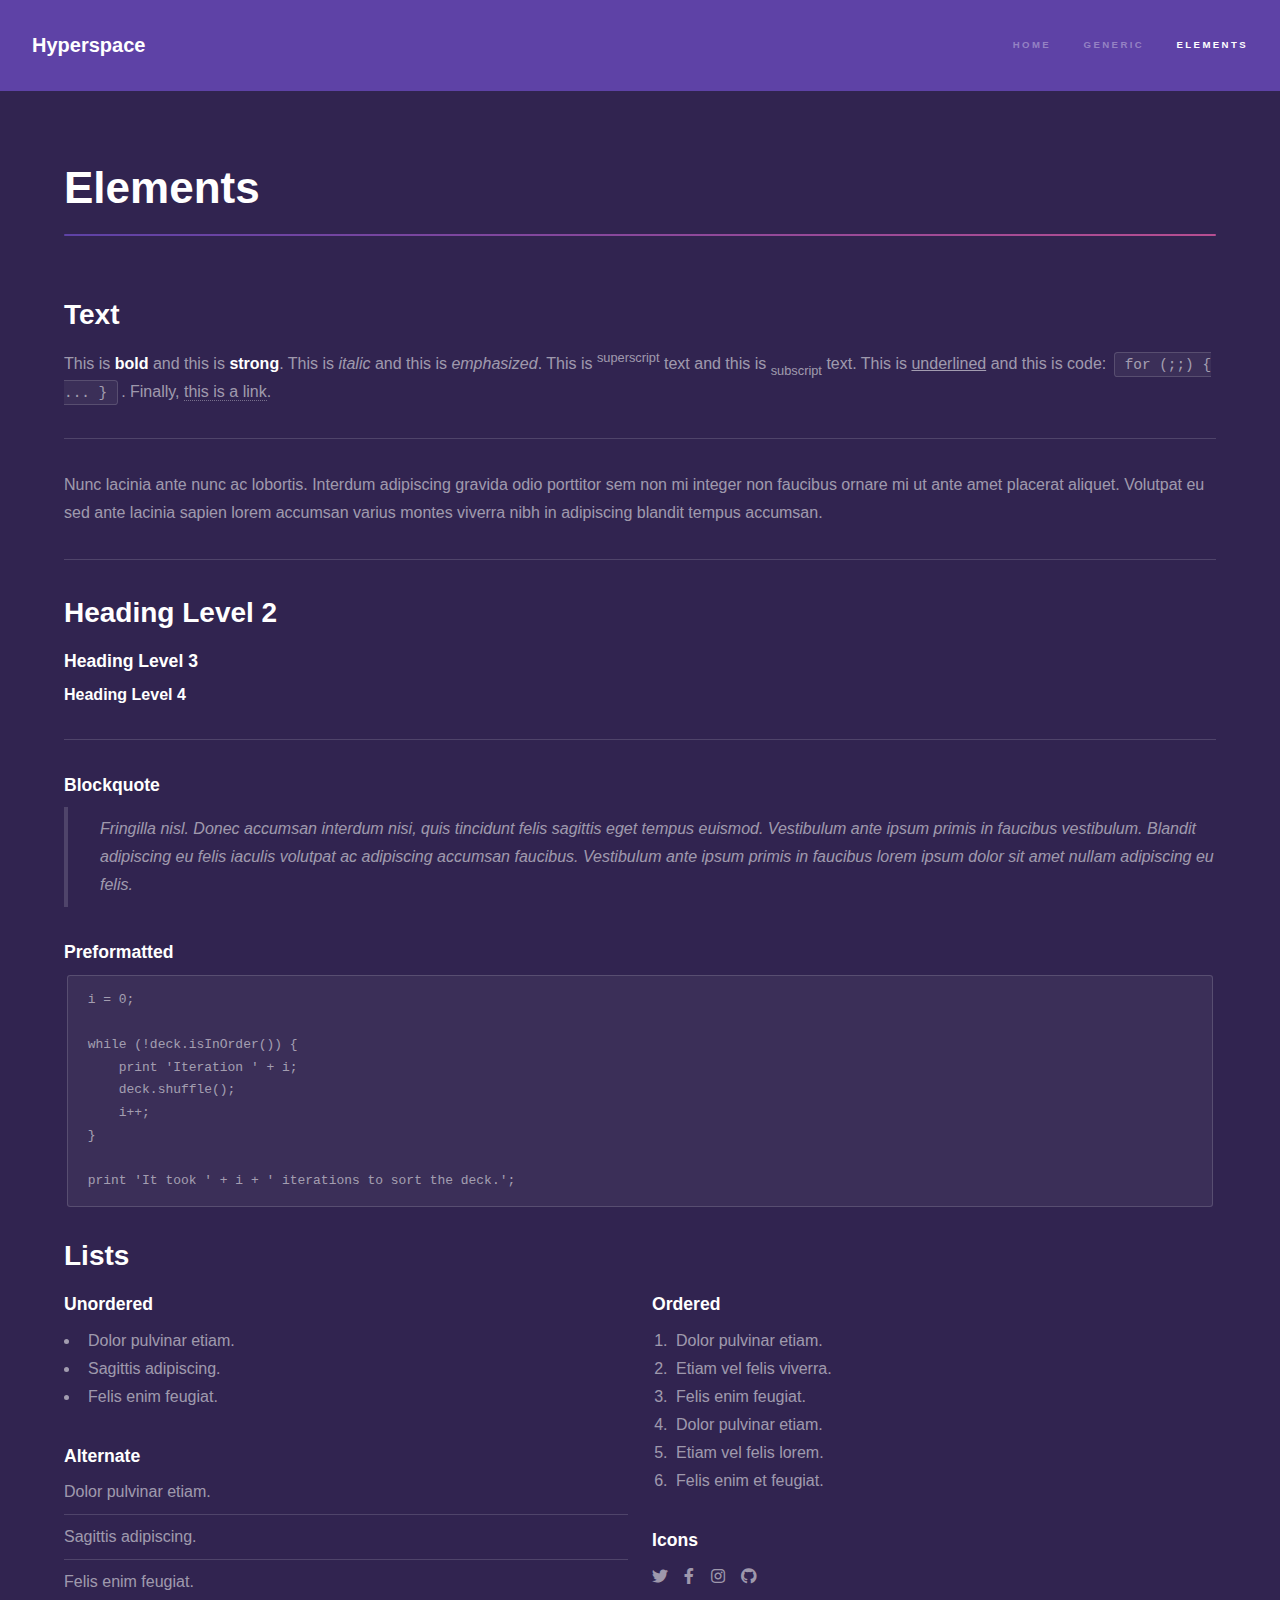
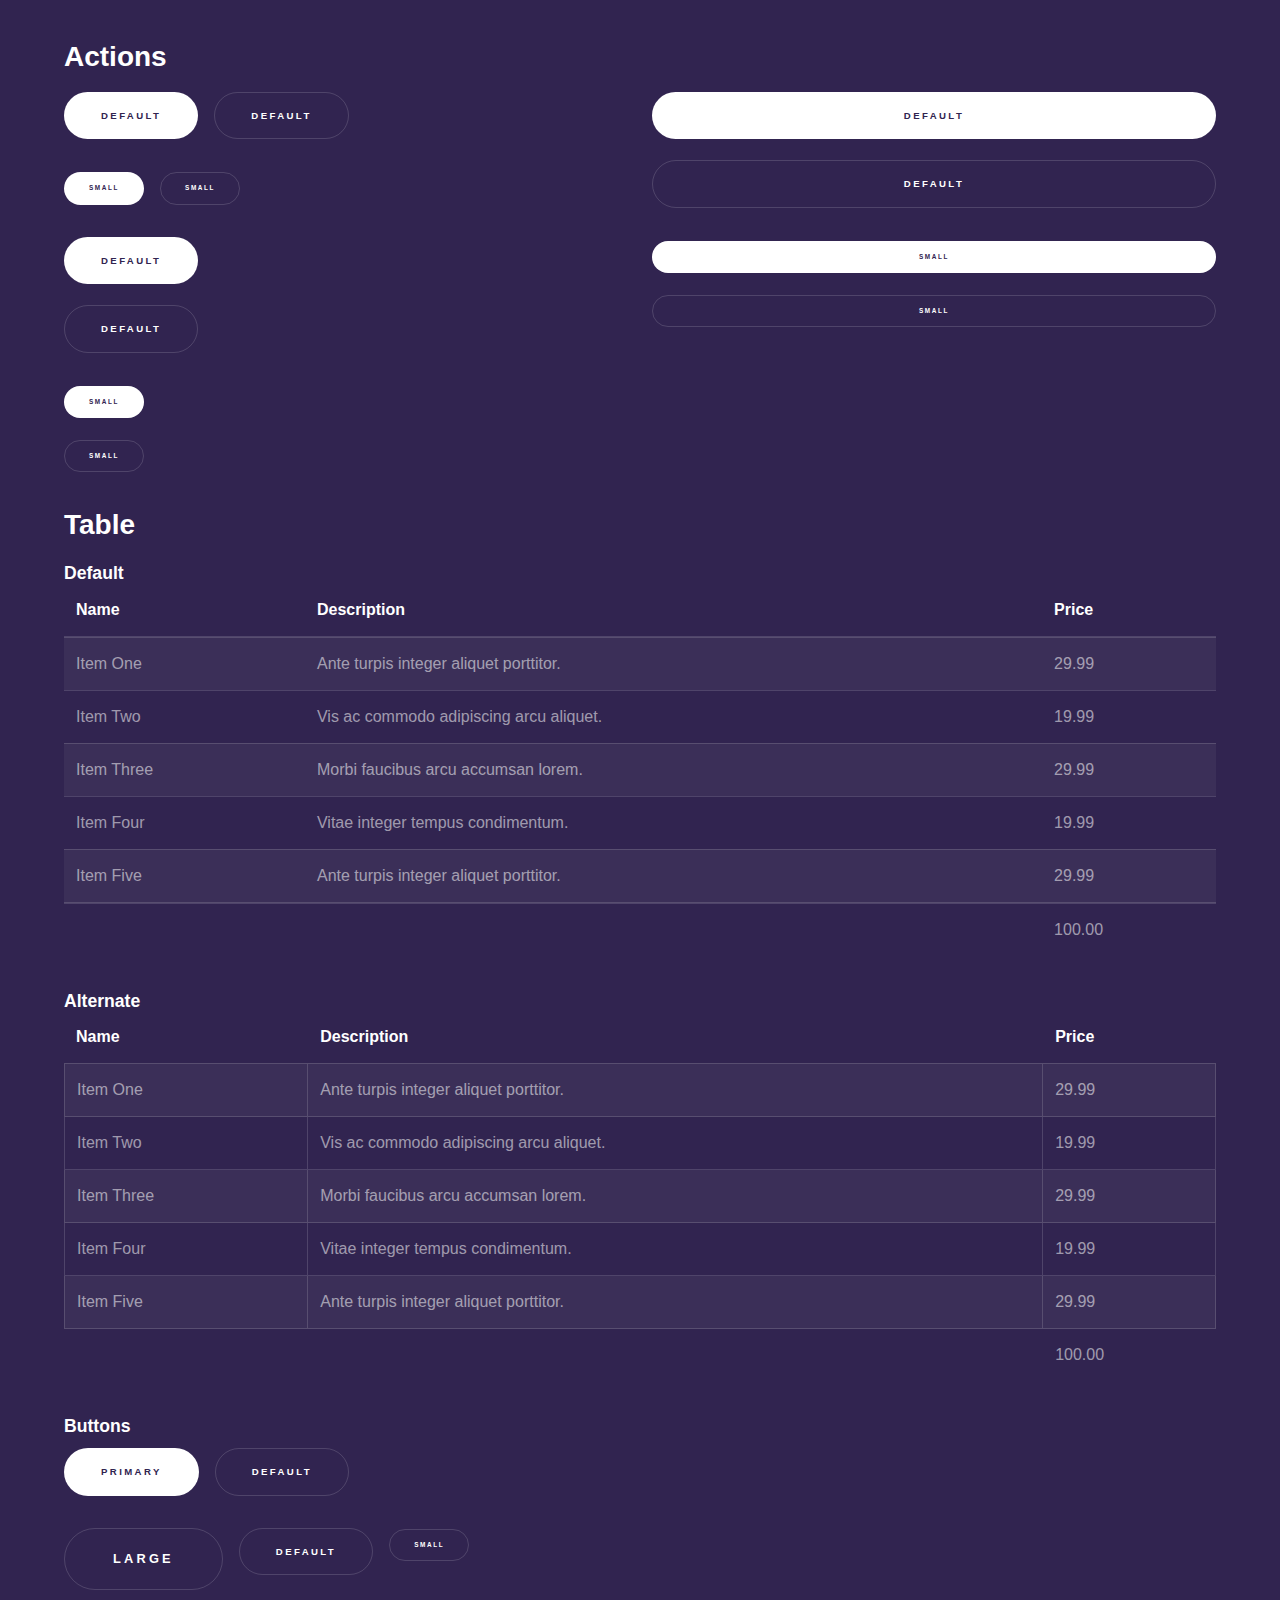
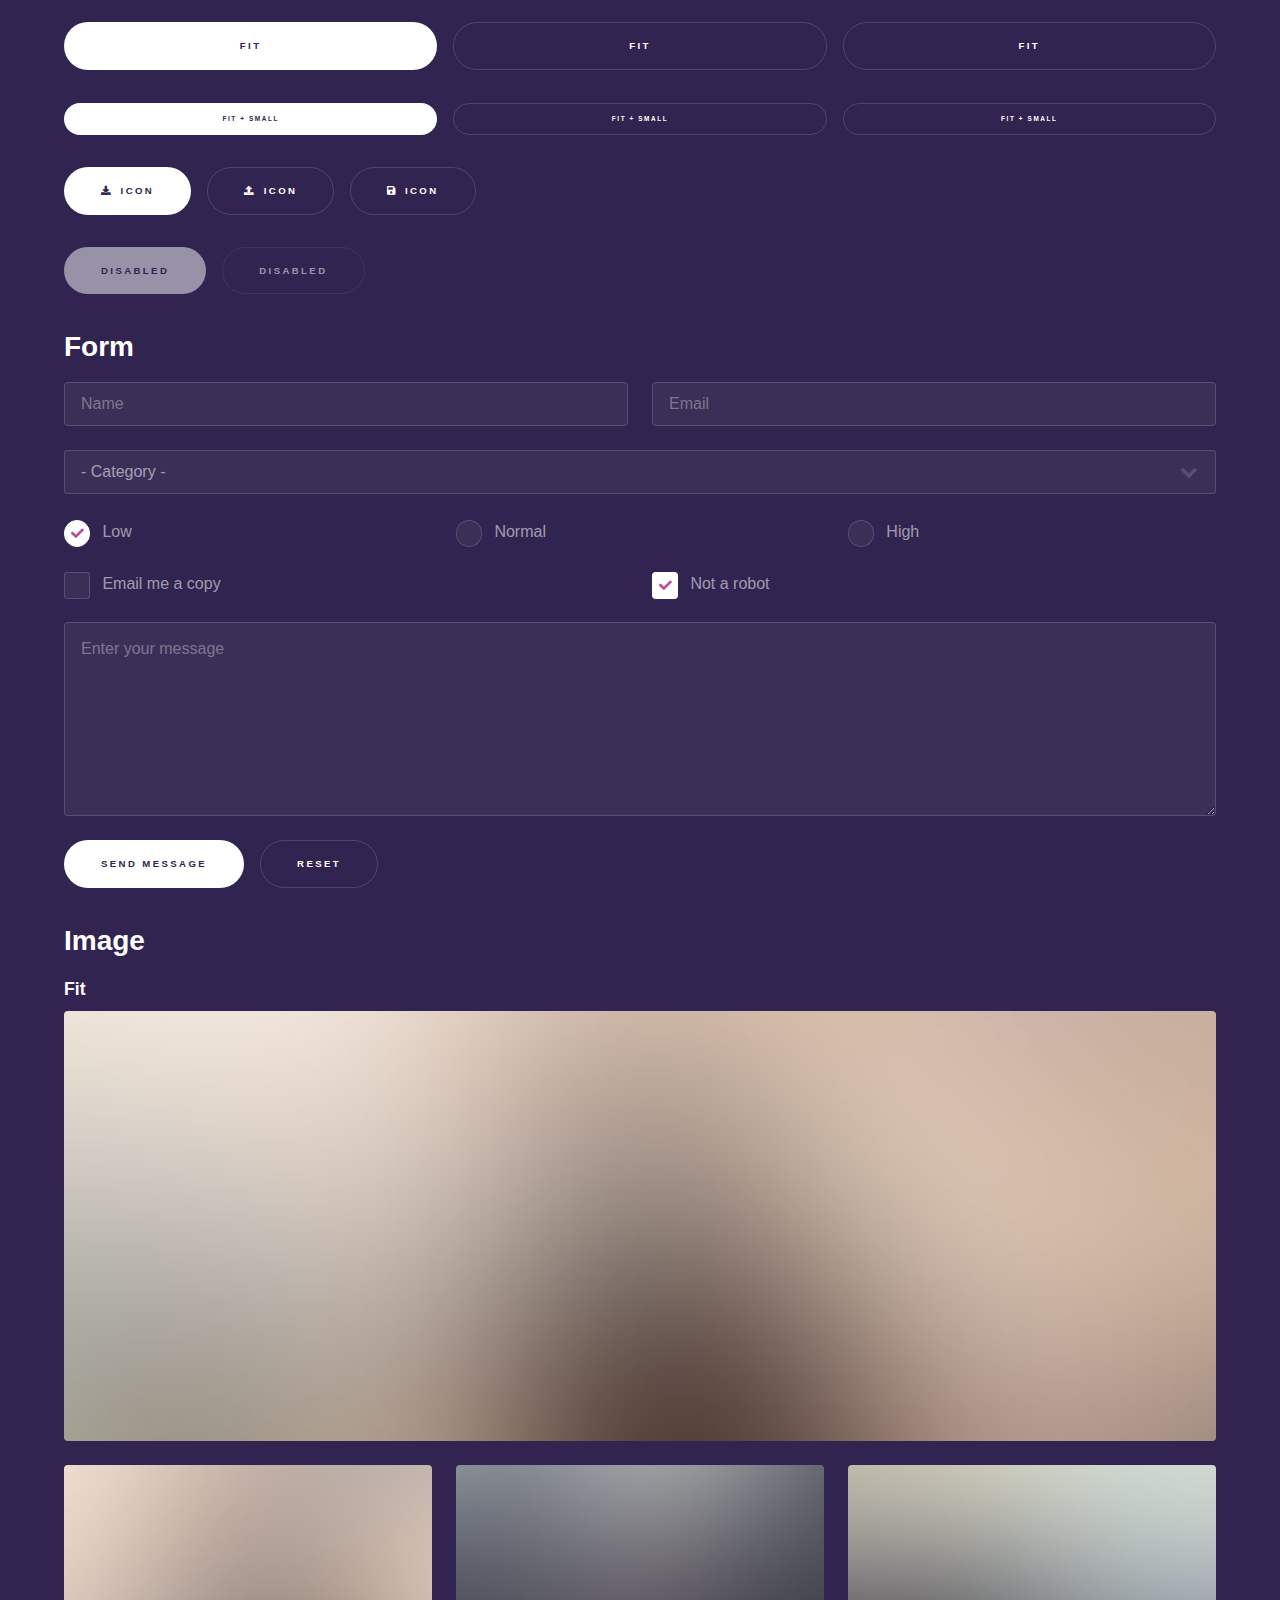
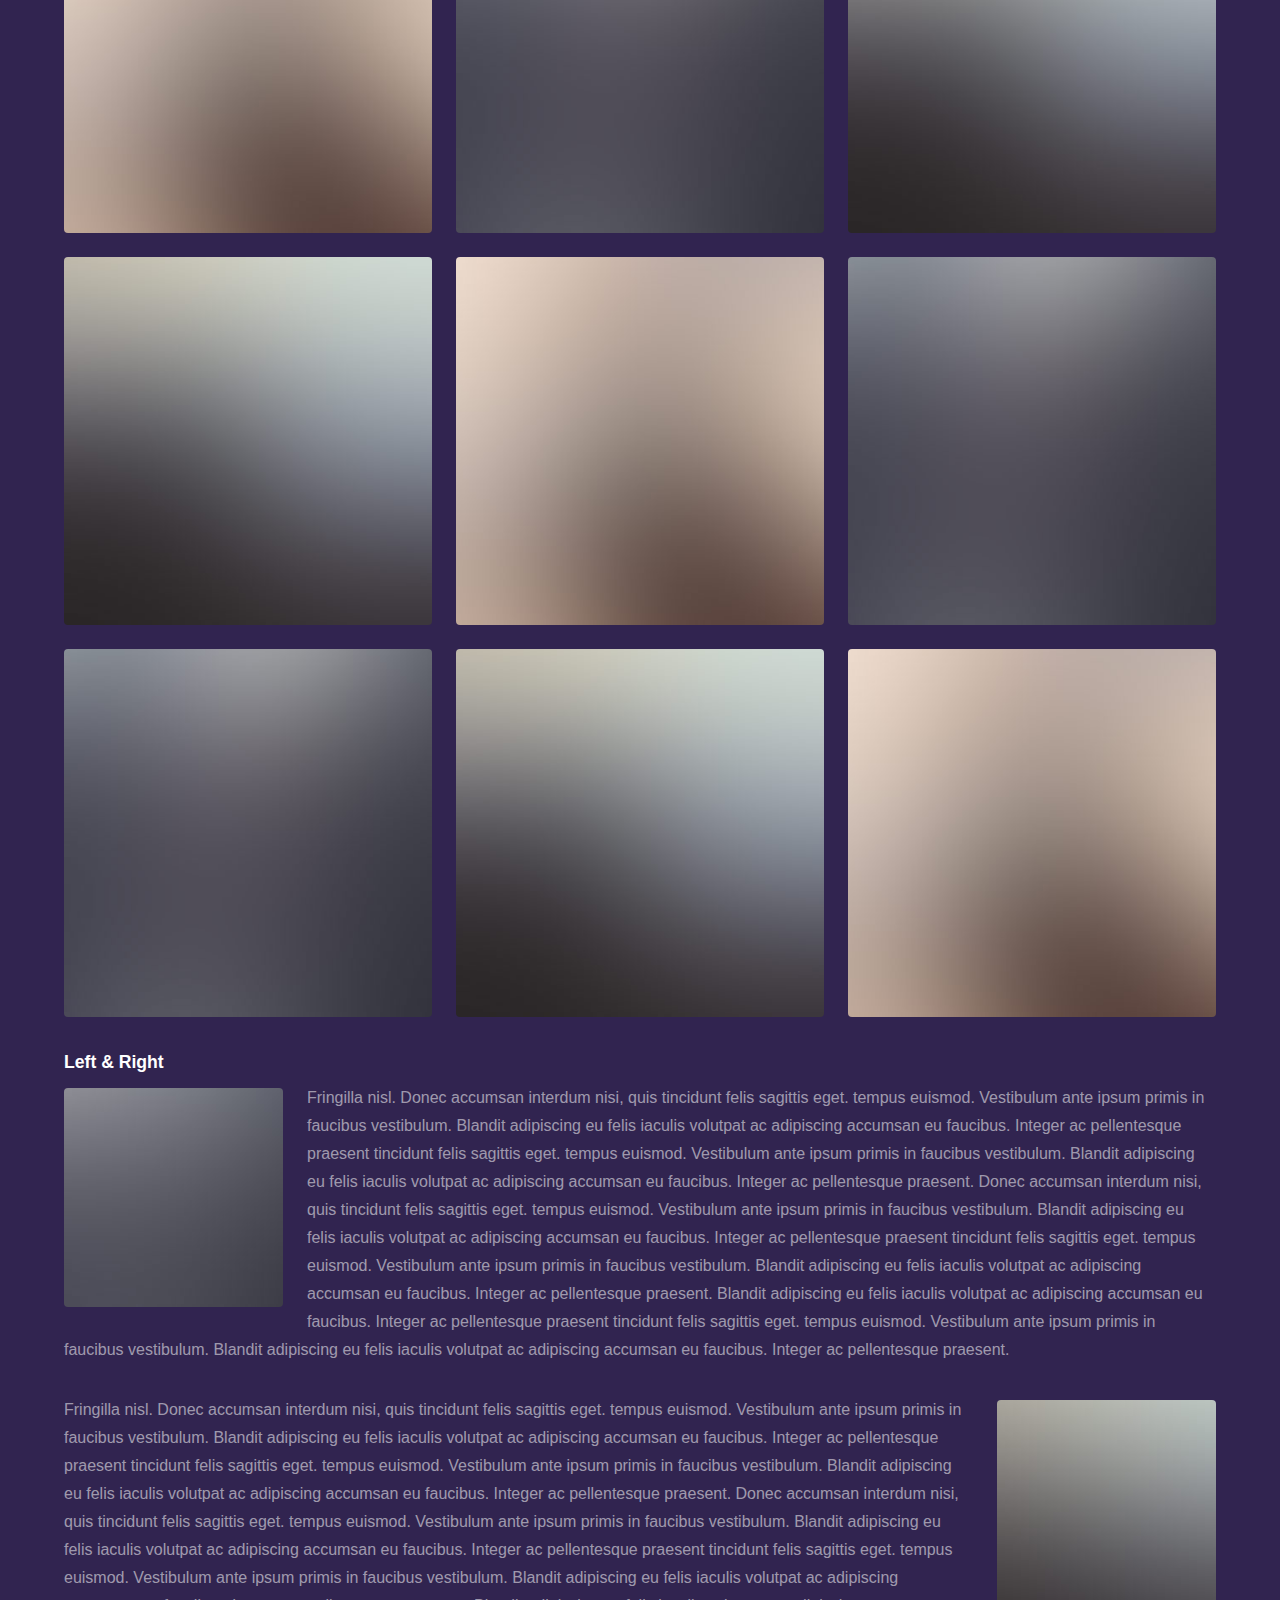
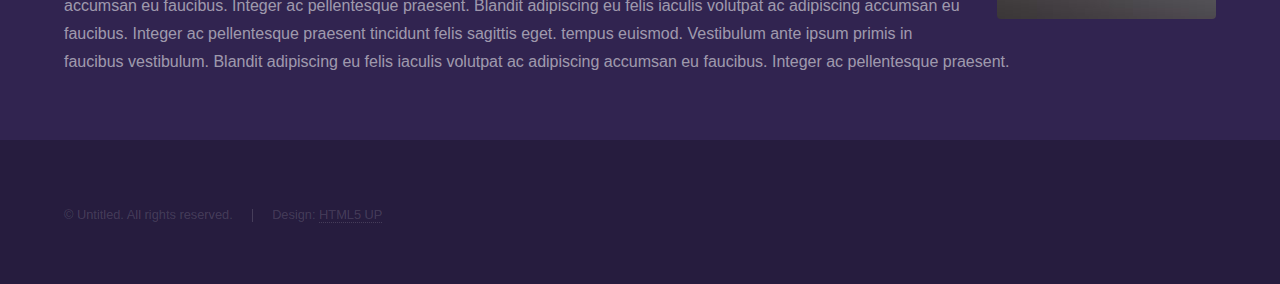
==== commit 0e054dba: "test2" ====
--- a/elements.html
+++ b/elements.html
@@ -1,12 +1,12 @@
 <!DOCTYPE HTML>
 <!--
-	Massively by HTML5 UP
+	Hyperspace by HTML5 UP
 	html5up.net | @ajlkn
 	Free for personal and commercial use under the CCA 3.0 license (html5up.net/license)
 -->
 <html>
 	<head>
-		<title>Elements Reference - Massively by HTML5 UP</title>
+		<title>Elements - Hyperspace by HTML5 UP</title>
 		<meta charset="utf-8" />
 		<meta name="viewport" content="width=device-width, initial-scale=1, user-scalable=no" />
 		<link rel="stylesheet" href="assets/css/main.css" />
@@ -14,186 +14,126 @@
 	</head>
 	<body class="is-preload">
 
+		<!-- Header -->
+			<header id="header">
+				<a href="index.html" class="title">Hyperspace</a>
+				<nav>
+					<ul>
+						<li><a href="index.html">Home</a></li>
+						<li><a href="generic.html">Generic</a></li>
+						<li><a href="elements.html"  class="active">Elements</a></li>
+					</ul>
+				</nav>
+			</header>
+
 		<!-- Wrapper -->
 			<div id="wrapper">
 
-				<!-- Header -->
-					<header id="header">
-						<a href="index.html" class="logo">Massively</a>
-					</header>
-
-				<!-- Nav -->
-					<nav id="nav">
-						<ul class="links">
-							<li><a href="index.html">This is Massively</a></li>
-							<li><a href="generic.html">Generic Page</a></li>
-							<li class="active"><a href="elements.html">Elements Reference</a></li>
-						</ul>
-						<ul class="icons">
-							<li><a href="#" class="icon brands fa-twitter"><span class="label">Twitter</span></a></li>
-							<li><a href="#" class="icon brands fa-facebook-f"><span class="label">Facebook</span></a></li>
-							<li><a href="#" class="icon brands fa-instagram"><span class="label">Instagram</span></a></li>
-							<li><a href="#" class="icon brands fa-github"><span class="label">GitHub</span></a></li>
-						</ul>
-					</nav>
-
 				<!-- Main -->
-					<div id="main">
-
-						<!-- Post -->
-							<section class="post">
-								<header class="major">
-									<h1>Elements<br />
-									Reference</h1>
-								</header>
-
-								<!-- Text stuff -->
+					<section id="main" class="wrapper">
+						<div class="inner">
+							<h1 class="major">Elements</h1>
+
+							<!-- Text -->
+								<section>
 									<h2>Text</h2>
 									<p>This is <b>bold</b> and this is <strong>strong</strong>. This is <i>italic</i> and this is <em>emphasized</em>.
 									This is <sup>superscript</sup> text and this is <sub>subscript</sub> text.
-									This is <u>underlined</u> and this is code: <code>for (;;) { ... }</code>.
-									Finally, this is a <a href="#">link</a>.</p>
+									This is <u>underlined</u> and this is code: <code>for (;;) { ... }</code>. Finally, <a href="#">this is a link</a>.</p>
+									<hr />
+									<p>Nunc lacinia ante nunc ac lobortis. Interdum adipiscing gravida odio porttitor sem non mi integer non faucibus ornare mi ut ante amet placerat aliquet. Volutpat eu sed ante lacinia sapien lorem accumsan varius montes viverra nibh in adipiscing blandit tempus accumsan.</p>
 									<hr />
 									<h2>Heading Level 2</h2>
 									<h3>Heading Level 3</h3>
 									<h4>Heading Level 4</h4>
-									<h5>Heading Level 5</h5>
-									<h6>Heading Level 6</h6>
 									<hr />
-									<header>
-										<h2>Heading with a Subtitle</h2>
-										<p>Lorem ipsum dolor sit amet nullam id egestas urna aliquam</p>
-									</header>
-									<p>Nunc lacinia ante nunc ac lobortis. Interdum adipiscing gravida odio porttitor sem non mi integer non faucibus ornare mi ut ante amet placerat aliquet. Volutpat eu sed ante lacinia sapien lorem accumsan varius montes viverra nibh in adipiscing blandit tempus accumsan.</p>
-									<header>
-										<h3>Heading with a Subtitle</h3>
-										<p>Lorem ipsum dolor sit amet nullam id egestas urna aliquam</p>
-									</header>
-									<p>Nunc lacinia ante nunc ac lobortis. Interdum adipiscing gravida odio porttitor sem non mi integer non faucibus ornare mi ut ante amet placerat aliquet. Volutpat eu sed ante lacinia sapien lorem accumsan varius montes viverra nibh in adipiscing blandit tempus accumsan.</p>
-									<header>
-										<h4>Heading with a Subtitle</h4>
-										<p>Lorem ipsum dolor sit amet nullam id egestas urna aliquam</p>
-									</header>
-									<p>Nunc lacinia ante nunc ac lobortis. Interdum adipiscing gravida odio porttitor sem non mi integer non faucibus ornare mi ut ante amet placerat aliquet. Volutpat eu sed ante lacinia sapien lorem accumsan varius montes viverra nibh in adipiscing blandit tempus accumsan.</p>
-
-									<hr />
-
-								<!-- Lists -->
+									<h3>Blockquote</h3>
+									<blockquote>Fringilla nisl. Donec accumsan interdum nisi, quis tincidunt felis sagittis eget tempus euismod. Vestibulum ante ipsum primis in faucibus vestibulum. Blandit adipiscing eu felis iaculis volutpat ac adipiscing accumsan faucibus. Vestibulum ante ipsum primis in faucibus lorem ipsum dolor sit amet nullam adipiscing eu felis.</blockquote>
+									<h3>Preformatted</h3>
+									<pre><code>i = 0;
+
+while (!deck.isInOrder()) {
+    print 'Iteration ' + i;
+    deck.shuffle();
+    i++;
+}
+
+print 'It took ' + i + ' iterations to sort the deck.';</code></pre>
+								</section>
+
+							<!-- Lists -->
+								<section>
 									<h2>Lists</h2>
 									<div class="row">
-										<div class="col-6 col-12-small">
-
+										<div class="col-6 col-12-medium">
 											<h3>Unordered</h3>
 											<ul>
 												<li>Dolor pulvinar etiam.</li>
-												<li>Sagittis lorem eleifend.</li>
-												<li>Felis feugiat dolore viverra.</li>
-												<li>Dolor pulvinar etiam.</li>
-											</ul>
-
+												<li>Sagittis adipiscing.</li>
+												<li>Felis enim feugiat.</li>
+											</ul>
 											<h3>Alternate</h3>
 											<ul class="alt">
-												<li>Dolor pulvinar etiam etiam.</li>
-												<li>Sagittis adipiscing eleifend.</li>
-												<li>Felis enim dolore viverra.</li>
-												<li>Dolor pulvinar etiam etiam.</li>
-											</ul>
-
-										</div>
-										<div class="col-6 col-12-small">
-
+												<li>Dolor pulvinar etiam.</li>
+												<li>Sagittis adipiscing.</li>
+												<li>Felis enim feugiat.</li>
+											</ul>
+										</div>
+										<div class="col-6 col-12-medium">
 											<h3>Ordered</h3>
 											<ol>
 												<li>Dolor pulvinar etiam.</li>
-												<li>Etiam vel felis at viverra.</li>
-												<li>Felis enim feugiat magna.</li>
-												<li>Etiam vel felis nullam.</li>
-												<li>Felis enim et tempus.</li>
+												<li>Etiam vel felis viverra.</li>
+												<li>Felis enim feugiat.</li>
+												<li>Dolor pulvinar etiam.</li>
+												<li>Etiam vel felis lorem.</li>
+												<li>Felis enim et feugiat.</li>
 											</ol>
-
 											<h3>Icons</h3>
 											<ul class="icons">
 												<li><a href="#" class="icon brands fa-twitter"><span class="label">Twitter</span></a></li>
 												<li><a href="#" class="icon brands fa-facebook-f"><span class="label">Facebook</span></a></li>
 												<li><a href="#" class="icon brands fa-instagram"><span class="label">Instagram</span></a></li>
 												<li><a href="#" class="icon brands fa-github"><span class="label">Github</span></a></li>
-												<li><a href="#" class="icon brands fa-dribbble"><span class="label">Dribbble</span></a></li>
-											</ul>
-											<ul class="icons alt">
-												<li><a href="#" class="icon brands alt fa-twitter"><span class="label">Twitter</span></a></li>
-												<li><a href="#" class="icon brands alt fa-facebook-f"><span class="label">Facebook</span></a></li>
-												<li><a href="#" class="icon brands alt fa-instagram"><span class="label">Instagram</span></a></li>
-												<li><a href="#" class="icon brands alt fa-github"><span class="label">Github</span></a></li>
-												<li><a href="#" class="icon brands alt fa-dribbble"><span class="label">Dribbble</span></a></li>
-											</ul>
-
-										</div>
-									</div>
-									<h3>Definition</h3>
-									<dl>
-										<dt>Item 1</dt>
-										<dd>
-											<p>Lorem ipsum dolor vestibulum ante ipsum primis in faucibus vestibulum. Blandit adipiscing eu felis iaculis volutpat ac adipiscing accumsan eu faucibus. Integer ac pellentesque praesent.</p>
-										</dd>
-										<dt>Item 2</dt>
-										<dd>
-											<p>Lorem ipsum dolor vestibulum ante ipsum primis in faucibus vestibulum. Blandit adipiscing eu felis iaculis volutpat ac adipiscing accumsan eu faucibus. Integer ac pellentesque praesent.</p>
-										</dd>
-										<dt>Item 3</dt>
-										<dd>
-											<p>Lorem ipsum dolor vestibulum ante ipsum primis in faucibus vestibulum. Blandit adipiscing eu felis iaculis volutpat ac adipiscing accumsan eu faucibus. Integer ac pellentesque praesent.</p>
-										</dd>
-									</dl>
-
-									<h3>Actions</h3>
-									<ul class="actions">
-										<li><a href="#" class="button primary">Primary</a></li>
-										<li><a href="#" class="button">Default</a></li>
-									</ul>
-									<ul class="actions small">
-										<li><a href="#" class="button primary small">Small</a></li>
-										<li><a href="#" class="button small">Small</a></li>
-									</ul>
+											</ul>
+										</div>
+									</div>
+									<h2>Actions</h2>
 									<div class="row">
-										<div class="col-6 col-12-small">
+										<div class="col-6 col-12-medium">
+											<ul class="actions">
+												<li><a href="#" class="button primary">Default</a></li>
+												<li><a href="#" class="button">Default</a></li>
+											</ul>
+											<ul class="actions small">
+												<li><a href="#" class="button primary small">Small</a></li>
+												<li><a href="#" class="button small">Small</a></li>
+											</ul>
 											<ul class="actions stacked">
 												<li><a href="#" class="button primary">Default</a></li>
 												<li><a href="#" class="button">Default</a></li>
 											</ul>
-										</div>
-										<div class="col-6 col-12-small">
 											<ul class="actions stacked">
 												<li><a href="#" class="button primary small">Small</a></li>
 												<li><a href="#" class="button small">Small</a></li>
 											</ul>
 										</div>
-									</div>
-									<div class="row">
-										<div class="col-6 col-12-small">
+										<div class="col-6 col-12-medium">
 											<ul class="actions stacked">
 												<li><a href="#" class="button primary fit">Default</a></li>
 												<li><a href="#" class="button fit">Default</a></li>
 											</ul>
-										</div>
-										<div class="col-6 col-12-small">
 											<ul class="actions stacked">
 												<li><a href="#" class="button primary small fit">Small</a></li>
 												<li><a href="#" class="button small fit">Small</a></li>
 											</ul>
 										</div>
 									</div>
-
-									<hr />
-
-								<!-- Blockquote -->
-									<h2>Blockquote</h2>
-									<blockquote>Fringilla nisl. Donec accumsan interdum nisi, quis tincidunt felis sagittis eget tempus euismod. Vestibulum ante ipsum primis in faucibus vestibulum. Blandit adipiscing eu felis iaculis volutpat ac adipiscing accumsan faucibus. Vestibulum ante ipsum primis in faucibus vestibulum. Blandit adipiscing eu felis.</blockquote>
-
-									<hr />
-
-								<!-- Table -->
+								</section>
+
+							<!-- Table -->
+								<section>
 									<h2>Table</h2>
-
 									<h3>Default</h3>
 									<div class="table-wrapper">
 										<table>
@@ -206,27 +146,27 @@
 											</thead>
 											<tbody>
 												<tr>
-													<td>Item 1</td>
+													<td>Item One</td>
 													<td>Ante turpis integer aliquet porttitor.</td>
 													<td>29.99</td>
 												</tr>
 												<tr>
-													<td>Item 2</td>
+													<td>Item Two</td>
 													<td>Vis ac commodo adipiscing arcu aliquet.</td>
 													<td>19.99</td>
 												</tr>
 												<tr>
-													<td>Item 3</td>
+													<td>Item Three</td>
 													<td> Morbi faucibus arcu accumsan lorem.</td>
 													<td>29.99</td>
 												</tr>
 												<tr>
-													<td>Item 4</td>
+													<td>Item Four</td>
 													<td>Vitae integer tempus condimentum.</td>
 													<td>19.99</td>
 												</tr>
 												<tr>
-													<td>Item 5</td>
+													<td>Item Five</td>
 													<td>Ante turpis integer aliquet porttitor.</td>
 													<td>29.99</td>
 												</tr>
@@ -252,27 +192,27 @@
 											</thead>
 											<tbody>
 												<tr>
-													<td>Item 1</td>
+													<td>Item One</td>
 													<td>Ante turpis integer aliquet porttitor.</td>
 													<td>29.99</td>
 												</tr>
 												<tr>
-													<td>Item 2</td>
+													<td>Item Two</td>
 													<td>Vis ac commodo adipiscing arcu aliquet.</td>
 													<td>19.99</td>
 												</tr>
 												<tr>
-													<td>Item 3</td>
+													<td>Item Three</td>
 													<td> Morbi faucibus arcu accumsan lorem.</td>
 													<td>29.99</td>
 												</tr>
 												<tr>
-													<td>Item 4</td>
+													<td>Item Four</td>
 													<td>Vitae integer tempus condimentum.</td>
 													<td>19.99</td>
 												</tr>
 												<tr>
-													<td>Item 5</td>
+													<td>Item Five</td>
 													<td>Ante turpis integer aliquet porttitor.</td>
 													<td>29.99</td>
 												</tr>
@@ -285,42 +225,44 @@
 											</tfoot>
 										</table>
 									</div>
-
-									<hr />
-
-								<!-- Buttons -->
-									<h2>Buttons</h2>
+								</section>
+
+							<!-- Buttons -->
+								<section>
+									<h3>Buttons</h3>
 									<ul class="actions">
 										<li><a href="#" class="button primary">Primary</a></li>
 										<li><a href="#" class="button">Default</a></li>
 									</ul>
 									<ul class="actions">
-										<li><a href="#" class="button primary large">Large</a></li>
+										<li><a href="#" class="button large">Large</a></li>
 										<li><a href="#" class="button">Default</a></li>
 										<li><a href="#" class="button small">Small</a></li>
 									</ul>
 									<ul class="actions fit">
 										<li><a href="#" class="button primary fit">Fit</a></li>
 										<li><a href="#" class="button fit">Fit</a></li>
+										<li><a href="#" class="button fit">Fit</a></li>
 									</ul>
 									<ul class="actions fit small">
 										<li><a href="#" class="button primary fit small">Fit + Small</a></li>
 										<li><a href="#" class="button fit small">Fit + Small</a></li>
+										<li><a href="#" class="button fit small">Fit + Small</a></li>
 									</ul>
 									<ul class="actions">
-										<li><a href="#" class="button primary icon solid fa-search">Icon</a></li>
-										<li><a href="#" class="button icon solid fa-download">Icon</a></li>
+										<li><a href="#" class="button primary icon solid fa-download">Icon</a></li>
+										<li><a href="#" class="button icon solid fa-upload">Icon</a></li>
+										<li><a href="#" class="button icon solid fa-save">Icon</a></li>
 									</ul>
 									<ul class="actions">
-										<li><span class="button primary disabled">Primary</span></li>
-										<li><span class="button disabled">Default</span></li>
-									</ul>
-
-									<hr />
-
-								<!-- Form -->
+										<li><span class="button primary disabled">Disabled</span></li>
+										<li><span class="button disabled">Disabled</span></li>
+									</ul>
+								</section>
+
+							<!-- Form -->
+								<section>
 									<h2>Form</h2>
-
 									<form method="post" action="#">
 										<div class="row gtr-uniform">
 											<div class="col-6 col-12-xsmall">
@@ -329,7 +271,6 @@
 											<div class="col-6 col-12-xsmall">
 												<input type="email" name="demo-email" id="demo-email" value="" placeholder="Email" />
 											</div>
-											<!-- Break -->
 											<div class="col-12">
 												<select name="demo-category" id="demo-category">
 													<option value="">- Category -</option>
@@ -339,7 +280,6 @@
 													<option value="1">Human Resources</option>
 												</select>
 											</div>
-											<!-- Break -->
 											<div class="col-4 col-12-small">
 												<input type="radio" id="demo-priority-low" name="demo-priority" checked>
 												<label for="demo-priority-low">Low</label>
@@ -352,20 +292,17 @@
 												<input type="radio" id="demo-priority-high" name="demo-priority">
 												<label for="demo-priority-high">High</label>
 											</div>
-											<!-- Break -->
 											<div class="col-6 col-12-small">
 												<input type="checkbox" id="demo-copy" name="demo-copy">
 												<label for="demo-copy">Email me a copy</label>
 											</div>
 											<div class="col-6 col-12-small">
 												<input type="checkbox" id="demo-human" name="demo-human" checked>
-												<label for="demo-human">I am a human</label>
-											</div>
-											<!-- Break -->
+												<label for="demo-human">Not a robot</label>
+											</div>
 											<div class="col-12">
 												<textarea name="demo-message" id="demo-message" placeholder="Enter your message" rows="6"></textarea>
 											</div>
-											<!-- Break -->
 											<div class="col-12">
 												<ul class="actions">
 													<li><input type="submit" value="Send Message" class="primary" /></li>
@@ -374,116 +311,44 @@
 											</div>
 										</div>
 									</form>
-
-									<hr />
-
-								<!-- Image -->
+								</section>
+
+							<!-- Image -->
+								<section>
 									<h2>Image</h2>
-
 									<h3>Fit</h3>
-									<span class="image fit"><img src="images/pic01.jpg" alt="" /></span>
 									<div class="box alt">
-										<div class="row gtr-50 gtr-uniform">
+										<div class="row gtr-uniform">
+											<div class="col-12"><span class="image fit"><img src="images/pic04.jpg" alt="" /></span></div>
+											<div class="col-4"><span class="image fit"><img src="images/pic01.jpg" alt="" /></span></div>
 											<div class="col-4"><span class="image fit"><img src="images/pic02.jpg" alt="" /></span></div>
 											<div class="col-4"><span class="image fit"><img src="images/pic03.jpg" alt="" /></span></div>
-											<div class="col-4"><span class="image fit"><img src="images/pic04.jpg" alt="" /></span></div>
-											<!-- Break -->
-											<div class="col-4"><span class="image fit"><img src="images/pic04.jpg" alt="" /></span></div>
+											<div class="col-4"><span class="image fit"><img src="images/pic03.jpg" alt="" /></span></div>
+											<div class="col-4"><span class="image fit"><img src="images/pic01.jpg" alt="" /></span></div>
+											<div class="col-4"><span class="image fit"><img src="images/pic02.jpg" alt="" /></span></div>
 											<div class="col-4"><span class="image fit"><img src="images/pic02.jpg" alt="" /></span></div>
 											<div class="col-4"><span class="image fit"><img src="images/pic03.jpg" alt="" /></span></div>
-											<!-- Break -->
-											<div class="col-4"><span class="image fit"><img src="images/pic03.jpg" alt="" /></span></div>
-											<div class="col-4"><span class="image fit"><img src="images/pic04.jpg" alt="" /></span></div>
-											<div class="col-4"><span class="image fit"><img src="images/pic02.jpg" alt="" /></span></div>
-										</div>
-									</div>
-
+											<div class="col-4"><span class="image fit"><img src="images/pic01.jpg" alt="" /></span></div>
+										</div>
+									</div>
 									<h3>Left &amp; Right</h3>
-									<p><span class="image left"><img src="images/pic08.jpg" alt="" /></span>Lorem ipsum dolor sit accumsan interdum nisi, quis tincidunt felis sagittis eget. tempus euismod. Vestibulum ante ipsum primis in faucibus vestibulum. Blandit adipiscing eu felis iaculis volutpat ac adipiscing accumsan eu faucibus. Integer ac pellentesque praesent tincidunt felis sagittis eget. tempus euismod. Vestibulum ante ipsum primis sagittis eget. tempus euismod. Vestibulum ante ipsum primis in faucibus vestibulum. Blandit adipiscing eu felis iaculis volutpat ac adipiscing accumsan eu faucibus. Integer ac pellentesque praesent tincidunt felis sagittis eget. tempus euismod. Vestibulum ante ipsum primis in faucibus vestibulum. Blandit adipiscing eu felis iaculis volutpat ac adipiscing accumsan eu faucibus. Integer ac pellentesque praesent. Vestibulum ante ipsum primis in faucibus magna blandit adipiscing eu felis iaculis.</p>
-									<p><span class="image right"><img src="images/pic09.jpg" alt="" /></span>Lorem ipsum dolor sit accumsan interdum nisi, quis tincidunt felis sagittis eget. tempus euismod. Vestibulum ante ipsum primis in faucibus vestibulum. Blandit adipiscing eu felis iaculis volutpat ac adipiscing accumsan eu faucibus. Integer ac pellentesque praesent tincidunt felis sagittis eget. tempus euismod. Vestibulum ante ipsum primis sagittis eget. tempus euismod. Vestibulum ante ipsum primis in faucibus vestibulum. Blandit adipiscing eu felis iaculis volutpat ac adipiscing accumsan eu faucibus. Integer ac pellentesque praesent tincidunt felis sagittis eget. tempus euismod. Vestibulum ante ipsum primis in faucibus vestibulum. Blandit adipiscing eu felis iaculis volutpat ac adipiscing accumsan eu faucibus. Integer ac pellentesque praesent. Vestibulum ante ipsum primis in faucibus magna blandit adipiscing eu felis iaculis.</p>
-
-									<hr />
-
-								<!-- Box -->
-									<h2>Box</h2>
-									<div class="box">
-										<p>Felis sagittis eget tempus primis in faucibus vestibulum. Blandit adipiscing eu felis iaculis volutpat ac adipiscing accumsan eu faucibus. Integer ac pellentesque praesent tincidunt felis sagittis eget. tempus euismod. Magna sed etiam ante ipsum primis in faucibus vestibulum. Blandit adipiscing eu ipsum primis in faucibus vestibulum. Blandit adipiscing eu felis iaculis volutpat ac adipiscing accumsan eu faucibus lorem ipsum dolor sit amet nullam. Integer ac pellentesque praesent tincidunt felis sagittis eget. tempus euismod. Vestibulum ante ipsum primis sagittis eget. tempus euismod. Vestibulum ante ipsum primis in faucibus vestibulum. Blandit adipiscing eu felis iaculis volutpat ac adipiscing accumsan eu faucibus. Integer ac pellentesque praesent tincidunt felis sagittis eget. tempus euismod. Vestibulum ante ipsum primis in faucibus vestibulum. Blandit adipiscing eu felis iaculis volutpat ac adipiscing accumsan eu faucibus. Integer ac pellentesque praesent. Vestibulum ante ipsum primis in faucibus magna blandit adipiscing eu felis iaculis volutpat lorem ipsum dolor.</p>
-									</div>
-
-									<hr />
-
-								<!-- Preformatted Code -->
-									<h2>Preformatted</h2>
-									<pre><code>i = 0;
-
-while (!deck.isInOrder()) {
-    print 'Iteration ' + i;
-    deck.shuffle();
-    i++;
-}
-
-print 'It took ' + i + ' iterations to sort the deck.';
-</code></pre>
-
-							</section>
-
-					</div>
-
-				<!-- Footer -->
-					<footer id="footer">
-						<section>
-							<form method="post" action="#">
-								<div class="fields">
-									<div class="field">
-										<label for="name">Name</label>
-										<input type="text" name="name" id="name" />
-									</div>
-									<div class="field">
-										<label for="email">Email</label>
-										<input type="text" name="email" id="email" />
-									</div>
-									<div class="field">
-										<label for="message">Message</label>
-										<textarea name="message" id="message" rows="3"></textarea>
-									</div>
-								</div>
-								<ul class="actions">
-									<li><input type="submit" value="Send Message" /></li>
-								</ul>
-							</form>
-						</section>
-						<section class="split contact">
-							<section class="alt">
-								<h3>Address</h3>
-								<p>1234 Somewhere Road #87257<br />
-								Nashville, TN 00000-0000</p>
-							</section>
-							<section>
-								<h3>Phone</h3>
-								<p><a href="#">(000) 000-0000</a></p>
-							</section>
-							<section>
-								<h3>Email</h3>
-								<p><a href="#">info@untitled.tld</a></p>
-							</section>
-							<section>
-								<h3>Social</h3>
-								<ul class="icons alt">
-									<li><a href="#" class="icon brands alt fa-twitter"><span class="label">Twitter</span></a></li>
-									<li><a href="#" class="icon brands alt fa-facebook-f"><span class="label">Facebook</span></a></li>
-									<li><a href="#" class="icon brands alt fa-instagram"><span class="label">Instagram</span></a></li>
-									<li><a href="#" class="icon brands alt fa-github"><span class="label">GitHub</span></a></li>
-								</ul>
-							</section>
-						</section>
-					</footer>
-
-				<!-- Copyright -->
-					<div id="copyright">
-						<ul><li>&copy; Untitled</li><li>Design: <a href="https://html5up.net">HTML5 UP</a></li></ul>
-					</div>
+									<p><span class="image left"><img src="images/pic05.jpg" alt="" /></span>Fringilla nisl. Donec accumsan interdum nisi, quis tincidunt felis sagittis eget. tempus euismod. Vestibulum ante ipsum primis in faucibus vestibulum. Blandit adipiscing eu felis iaculis volutpat ac adipiscing accumsan eu faucibus. Integer ac pellentesque praesent tincidunt felis sagittis eget. tempus euismod. Vestibulum ante ipsum primis in faucibus vestibulum. Blandit adipiscing eu felis iaculis volutpat ac adipiscing accumsan eu faucibus. Integer ac pellentesque praesent. Donec accumsan interdum nisi, quis tincidunt felis sagittis eget. tempus euismod. Vestibulum ante ipsum primis in faucibus vestibulum. Blandit adipiscing eu felis iaculis volutpat ac adipiscing accumsan eu faucibus. Integer ac pellentesque praesent tincidunt felis sagittis eget. tempus euismod. Vestibulum ante ipsum primis in faucibus vestibulum. Blandit adipiscing eu felis iaculis volutpat ac adipiscing accumsan eu faucibus. Integer ac pellentesque praesent. Blandit adipiscing eu felis iaculis volutpat ac adipiscing accumsan eu faucibus. Integer ac pellentesque praesent tincidunt felis sagittis eget. tempus euismod. Vestibulum ante ipsum primis in faucibus vestibulum. Blandit adipiscing eu felis iaculis volutpat ac adipiscing accumsan eu faucibus. Integer ac pellentesque praesent.</p>
+									<p><span class="image right"><img src="images/pic06.jpg" alt="" /></span>Fringilla nisl. Donec accumsan interdum nisi, quis tincidunt felis sagittis eget. tempus euismod. Vestibulum ante ipsum primis in faucibus vestibulum. Blandit adipiscing eu felis iaculis volutpat ac adipiscing accumsan eu faucibus. Integer ac pellentesque praesent tincidunt felis sagittis eget. tempus euismod. Vestibulum ante ipsum primis in faucibus vestibulum. Blandit adipiscing eu felis iaculis volutpat ac adipiscing accumsan eu faucibus. Integer ac pellentesque praesent. Donec accumsan interdum nisi, quis tincidunt felis sagittis eget. tempus euismod. Vestibulum ante ipsum primis in faucibus vestibulum. Blandit adipiscing eu felis iaculis volutpat ac adipiscing accumsan eu faucibus. Integer ac pellentesque praesent tincidunt felis sagittis eget. tempus euismod. Vestibulum ante ipsum primis in faucibus vestibulum. Blandit adipiscing eu felis iaculis volutpat ac adipiscing accumsan eu faucibus. Integer ac pellentesque praesent. Blandit adipiscing eu felis iaculis volutpat ac adipiscing accumsan eu faucibus. Integer ac pellentesque praesent tincidunt felis sagittis eget. tempus euismod. Vestibulum ante ipsum primis in faucibus vestibulum. Blandit adipiscing eu felis iaculis volutpat ac adipiscing accumsan eu faucibus. Integer ac pellentesque praesent.</p>
+								</section>
+
+						</div>
+					</section>
 
 			</div>
+
+		<!-- Footer -->
+			<footer id="footer" class="wrapper alt">
+				<div class="inner">
+					<ul class="menu">
+						<li>&copy; Untitled. All rights reserved.</li><li>Design: <a href="http://html5up.net">HTML5 UP</a></li>
+					</ul>
+				</div>
+			</footer>
 
 		<!-- Scripts -->
 			<script src="assets/js/jquery.min.js"></script>
--- a/assets/css/main.css
+++ b/assets/css/main.css
@@ -1,8 +1,7 @@
 @import url(fontawesome-all.min.css);
-@import url("https://fonts.googleapis.com/css?family=Merriweather:300,700,300italic,700italic|Source+Sans+Pro:900");
 
 /*
-	Massively by HTML5 UP
+	Hyperspace by HTML5 UP
 	html5up.net | @ajlkn
 	Free for personal and commercial use under the CCA 3.0 license (html5up.net/license)
 */
@@ -99,7 +98,7 @@
 	}
 
 	body {
-		background-color: #1e252d;
+		background: #312450;
 	}
 
 		body.is-preload *, body.is-preload *:before, body.is-preload *:after {
@@ -115,60 +114,56 @@
 
 /* Type */
 
-	html {
-		font-size: 16pt;
+	body, input, select, textarea {
+		color: rgba(255, 255, 255, 0.55);
+		font-family: Arial, Helvetica, sans-serif;
+		font-size: 16.5pt;
+		font-weight: normal;
+		line-height: 1.75;
 	}
 
 		@media screen and (max-width: 1680px) {
 
-			html {
+			body, input, select, textarea {
+				font-size: 13pt;
+			}
+
+		}
+
+		@media screen and (max-width: 1280px) {
+
+			body, input, select, textarea {
 				font-size: 12pt;
 			}
 
 		}
 
-		@media screen and (max-width: 1280px) {
-
-			html {
+		@media screen and (max-width: 360px) {
+
+			body, input, select, textarea {
 				font-size: 11pt;
 			}
 
 		}
 
-		@media screen and (max-width: 360px) {
-
-			html {
-				font-size: 10pt;
-			}
-
-		}
-
-	body {
-		color: #212931;
-	}
-
-	body, input, select, textarea {
-		font-family: "Merriweather", Georgia, serif;
-		font-weight: 300;
-		font-size: 1rem;
-		line-height: 2.375;
-	}
-
 	a {
-		-moz-transition: color 0.2s ease-in-out, background-color 0.2s ease-in-out, border-color 0.2s ease-in-out, box-shadow 0.2s ease-in-out;
-		-webkit-transition: color 0.2s ease-in-out, background-color 0.2s ease-in-out, border-color 0.2s ease-in-out, box-shadow 0.2s ease-in-out;
-		-ms-transition: color 0.2s ease-in-out, background-color 0.2s ease-in-out, border-color 0.2s ease-in-out, box-shadow 0.2s ease-in-out;
-		transition: color 0.2s ease-in-out, background-color 0.2s ease-in-out, border-color 0.2s ease-in-out, box-shadow 0.2s ease-in-out;
-		border-bottom: dotted 1px;
+		-moz-transition: color 0.2s ease, border-bottom-color 0.2s ease;
+		-webkit-transition: color 0.2s ease, border-bottom-color 0.2s ease;
+		-ms-transition: color 0.2s ease, border-bottom-color 0.2s ease;
+		transition: color 0.2s ease, border-bottom-color 0.2s ease;
+		border-bottom: dotted 1px rgba(255, 255, 255, 0.35);
+		color: inherit;
 		text-decoration: none;
 	}
 
 		a:hover {
 			border-bottom-color: transparent;
+			color: #ffffff;
 		}
 
 	strong, b {
-		font-weight: 600;
+		color: #ffffff;
+		font-weight: bold;
 	}
 
 	em, i {
@@ -176,103 +171,148 @@
 	}
 
 	p {
-		text-align: justify;
-		margin: 0 0 2rem 0;
+		margin: 0 0 2em 0;
 	}
 
 	h1, h2, h3, h4, h5, h6 {
-		font-family: "Source Sans Pro", Helvetica, sans-serif;
-		font-weight: 900;
+		color: #ffffff;
+		font-weight: bold;
 		line-height: 1.5;
-		letter-spacing: 0.075em;
-		text-transform: uppercase;
-		margin: 0 0 1rem 0;
+		margin: 0 0 0.5em 0;
 	}
 
 		h1 a, h2 a, h3 a, h4 a, h5 a, h6 a {
-			border-bottom: 0;
 			color: inherit;
 			text-decoration: none;
 		}
 
 	h1 {
-		font-size: 4rem;
-		line-height: 1.1;
-		margin: 0 0 2rem 0;
-	}
+		font-size: 2.75em;
+	}
+
+		h1.major {
+			margin: 0 0 1.3em 0;
+			position: relative;
+			padding-bottom: 0.35em;
+		}
+
+			h1.major:after {
+				background-image: -moz-linear-gradient(to right, #5e42a6, #b74e91);
+				background-image: -webkit-linear-gradient(to right, #5e42a6, #b74e91);
+				background-image: -ms-linear-gradient(to right, #5e42a6, #b74e91);
+				background-image: linear-gradient(to right, #5e42a6, #b74e91);
+				-moz-transition: max-width 0.2s ease;
+				-webkit-transition: max-width 0.2s ease;
+				-ms-transition: max-width 0.2s ease;
+				transition: max-width 0.2s ease;
+				border-radius: 0.2em;
+				bottom: 0;
+				content: '';
+				height: 0.05em;
+				position: absolute;
+				right: 0;
+				width: 100%;
+			}
 
 	h2 {
-		font-size: 1.75rem;
-		line-height: 1.3;
-		margin: 0 0 1.5rem 0;
+		font-size: 1.75em;
 	}
 
 	h3 {
-		font-size: 1.25rem;
-		margin: 0 0 1.5rem 0;
+		font-size: 1.1em;
 	}
 
 	h4 {
-		font-size: 1rem;
+		font-size: 1em;
 	}
 
 	h5 {
-		font-size: 0.9rem;
+		font-size: 0.8em;
 	}
 
 	h6 {
-		font-size: 0.8rem;
+		font-size: 0.6em;
+	}
+
+	@media screen and (max-width: 736px) {
+
+		h1 {
+			font-size: 2em;
+		}
+
+		h2 {
+			font-size: 1.25em;
+		}
+
+		h3 {
+			font-size: 1em;
+		}
+
+		h4 {
+			font-size: 0.8em;
+		}
+
+		h5 {
+			font-size: 0.6em;
+		}
+
+		h6 {
+			font-size: 0.6em;
+		}
+
 	}
 
 	sub {
-		font-size: 0.8rem;
+		font-size: 0.8em;
 		position: relative;
-		top: 0.5rem;
+		top: 0.5em;
 	}
 
 	sup {
-		font-size: 0.8rem;
+		font-size: 0.8em;
 		position: relative;
-		top: -0.5rem;
+		top: -0.5em;
 	}
 
 	blockquote {
-		border-left: solid 4px;
+		border-left: solid 4px rgba(255, 255, 255, 0.15);
 		font-style: italic;
-		margin: 0 0 2rem 0;
-		padding: 0.5rem 0 0.5rem 2rem;
+		margin: 0 0 2em 0;
+		padding: 0.5em 0 0.5em 2em;
 	}
 
 	code {
-		border: solid 2px;
+		background: rgba(255, 255, 255, 0.05);
+		border-radius: 0.25em;
+		border: solid 1px rgba(255, 255, 255, 0.15);
 		font-family: "Courier New", monospace;
-		font-size: 0.9rem;
-		margin: 0 0.25rem;
-		padding: 0.25rem 0.65rem;
+		font-size: 0.9em;
+		margin: 0 0.25em;
+		padding: 0.25em 0.65em;
 	}
 
 	pre {
 		-webkit-overflow-scrolling: touch;
 		font-family: "Courier New", monospace;
-		font-size: 0.9rem;
-		margin: 0 0 2rem 0;
+		font-size: 0.9em;
+		margin: 0 0 2em 0;
 	}
 
 		pre code {
 			display: block;
-			line-height: 1.75;
-			padding: 1rem 1.5rem;
+			line-height: 1.75em;
+			padding: 1em 1.5em;
 			overflow-x: auto;
 		}
 
 	hr {
 		border: 0;
-		border-bottom: solid 2px;
-		margin: 3rem 0;
+		border-bottom: solid 1px rgba(255, 255, 255, 0.15);
+		margin: 2em 0;
 	}
 
 		hr.major {
-			margin: 5rem 0;
+			margin: 3em 0;
 		}
 
 	.align-left {
@@ -285,41 +325,6 @@
 
 	.align-right {
 		text-align: right;
-	}
-
-	input, select, textarea {
-		color: #212931;
-	}
-
-	a {
-		color: #212931;
-		border-bottom-color: rgba(33, 41, 49, 0.5);
-	}
-
-		a:hover {
-			border-bottom-color: transparent;
-			color: #18bfef !important;
-		}
-
-	strong, b {
-		color: #212931;
-	}
-
-	h1, h2, h3, h4, h5, h6 {
-		color: #212931;
-	}
-
-	blockquote {
-		border-left-color: #eeeeee;
-	}
-
-	code {
-		background: rgba(220, 220, 220, 0.25);
-		border-color: #eeeeee;
-	}
-
-	hr {
-		border-bottom-color: #eeeeee;
 	}
 
 /* Row */
@@ -465,104 +470,104 @@
 
 		.row.gtr-0 {
 			margin-top: 0;
-			margin-left: 0rem;
+			margin-left: 0em;
 		}
 
 			.row.gtr-0 > * {
-				padding: 0 0 0 0rem;
+				padding: 0 0 0 0em;
 			}
 
 			.row.gtr-0.gtr-uniform {
-				margin-top: 0rem;
+				margin-top: 0em;
 			}
 
 				.row.gtr-0.gtr-uniform > * {
-					padding-top: 0rem;
+					padding-top: 0em;
 				}
 
 		.row.gtr-25 {
 			margin-top: 0;
-			margin-left: -0.375rem;
+			margin-left: -0.375em;
 		}
 
 			.row.gtr-25 > * {
-				padding: 0 0 0 0.375rem;
+				padding: 0 0 0 0.375em;
 			}
 
 			.row.gtr-25.gtr-uniform {
-				margin-top: -0.375rem;
+				margin-top: -0.375em;
 			}
 
 				.row.gtr-25.gtr-uniform > * {
-					padding-top: 0.375rem;
+					padding-top: 0.375em;
 				}
 
 		.row.gtr-50 {
 			margin-top: 0;
-			margin-left: -0.75rem;
+			margin-left: -0.75em;
 		}
 
 			.row.gtr-50 > * {
-				padding: 0 0 0 0.75rem;
+				padding: 0 0 0 0.75em;
 			}
 
 			.row.gtr-50.gtr-uniform {
-				margin-top: -0.75rem;
+				margin-top: -0.75em;
 			}
 
 				.row.gtr-50.gtr-uniform > * {
-					padding-top: 0.75rem;
+					padding-top: 0.75em;
 				}
 
 		.row {
 			margin-top: 0;
-			margin-left: -1.5rem;
+			margin-left: -1.5em;
 		}
 
 			.row > * {
-				padding: 0 0 0 1.5rem;
+				padding: 0 0 0 1.5em;
 			}
 
 			.row.gtr-uniform {
-				margin-top: -1.5rem;
+				margin-top: -1.5em;
 			}
 
 				.row.gtr-uniform > * {
-					padding-top: 1.5rem;
+					padding-top: 1.5em;
 				}
 
 		.row.gtr-150 {
 			margin-top: 0;
-			margin-left: -2.25rem;
+			margin-left: -2.25em;
 		}
 
 			.row.gtr-150 > * {
-				padding: 0 0 0 2.25rem;
+				padding: 0 0 0 2.25em;
 			}
 
 			.row.gtr-150.gtr-uniform {
-				margin-top: -2.25rem;
+				margin-top: -2.25em;
 			}
 
 				.row.gtr-150.gtr-uniform > * {
-					padding-top: 2.25rem;
+					padding-top: 2.25em;
 				}
 
 		.row.gtr-200 {
 			margin-top: 0;
-			margin-left: -3rem;
+			margin-left: -3em;
 		}
 
 			.row.gtr-200 > * {
-				padding: 0 0 0 3rem;
+				padding: 0 0 0 3em;
 			}
 
 			.row.gtr-200.gtr-uniform {
-				margin-top: -3rem;
+				margin-top: -3em;
 			}
 
 				.row.gtr-200.gtr-uniform > * {
-					padding-top: 3rem;
+					padding-top: 3em;
 				}
 
 		@media screen and (max-width: 1680px) {
@@ -708,104 +713,104 @@
 
 				.row.gtr-0 {
 					margin-top: 0;
-					margin-left: 0rem;
+					margin-left: 0em;
 				}
 
 					.row.gtr-0 > * {
-						padding: 0 0 0 0rem;
+						padding: 0 0 0 0em;
 					}
 
 					.row.gtr-0.gtr-uniform {
-						margin-top: 0rem;
+						margin-top: 0em;
 					}
 
 						.row.gtr-0.gtr-uniform > * {
-							padding-top: 0rem;
+							padding-top: 0em;
 						}
 
 				.row.gtr-25 {
 					margin-top: 0;
-					margin-left: -0.375rem;
+					margin-left: -0.375em;
 				}
 
 					.row.gtr-25 > * {
-						padding: 0 0 0 0.375rem;
+						padding: 0 0 0 0.375em;
 					}
 
 					.row.gtr-25.gtr-uniform {
-						margin-top: -0.375rem;
+						margin-top: -0.375em;
 					}
 
 						.row.gtr-25.gtr-uniform > * {
-							padding-top: 0.375rem;
+							padding-top: 0.375em;
 						}
 
 				.row.gtr-50 {
 					margin-top: 0;
-					margin-left: -0.75rem;
+					margin-left: -0.75em;
 				}
 
 					.row.gtr-50 > * {
-						padding: 0 0 0 0.75rem;
+						padding: 0 0 0 0.75em;
 					}
 
 					.row.gtr-50.gtr-uniform {
-						margin-top: -0.75rem;
+						margin-top: -0.75em;
 					}
 
 						.row.gtr-50.gtr-uniform > * {
-							padding-top: 0.75rem;
+							padding-top: 0.75em;
 						}
 
 				.row {
 					margin-top: 0;
-					margin-left: -1.5rem;
+					margin-left: -1.5em;
 				}
 
 					.row > * {
-						padding: 0 0 0 1.5rem;
+						padding: 0 0 0 1.5em;
 					}
 
 					.row.gtr-uniform {
-						margin-top: -1.5rem;
+						margin-top: -1.5em;
 					}
 
 						.row.gtr-uniform > * {
-							padding-top: 1.5rem;
+							padding-top: 1.5em;
 						}
 
 				.row.gtr-150 {
 					margin-top: 0;
-					margin-left: -2.25rem;
+					margin-left: -2.25em;
 				}
 
 					.row.gtr-150 > * {
-						padding: 0 0 0 2.25rem;
+						padding: 0 0 0 2.25em;
 					}
 
 					.row.gtr-150.gtr-uniform {
-						margin-top: -2.25rem;
+						margin-top: -2.25em;
 					}
 
 						.row.gtr-150.gtr-uniform > * {
-							padding-top: 2.25rem;
+							padding-top: 2.25em;
 						}
 
 				.row.gtr-200 {
 					margin-top: 0;
-					margin-left: -3rem;
+					margin-left: -3em;
 				}
 
 					.row.gtr-200 > * {
-						padding: 0 0 0 3rem;
+						padding: 0 0 0 3em;
 					}
 
 					.row.gtr-200.gtr-uniform {
-						margin-top: -3rem;
+						margin-top: -3em;
 					}
 
 						.row.gtr-200.gtr-uniform > * {
-							padding-top: 3rem;
+							padding-top: 3em;
 						}
 
 		}
@@ -953,104 +958,104 @@
 
 				.row.gtr-0 {
 					margin-top: 0;
-					margin-left: 0rem;
+					margin-left: 0em;
 				}
 
 					.row.gtr-0 > * {
-						padding: 0 0 0 0rem;
+						padding: 0 0 0 0em;
 					}
 
 					.row.gtr-0.gtr-uniform {
-						margin-top: 0rem;
+						margin-top: 0em;
 					}
 
 						.row.gtr-0.gtr-uniform > * {
-							padding-top: 0rem;
+							padding-top: 0em;
 						}
 
 				.row.gtr-25 {
 					margin-top: 0;
-					margin-left: -0.375rem;
+					margin-left: -0.375em;
 				}
 
 					.row.gtr-25 > * {
-						padding: 0 0 0 0.375rem;
+						padding: 0 0 0 0.375em;
 					}
 
 					.row.gtr-25.gtr-uniform {
-						margin-top: -0.375rem;
+						margin-top: -0.375em;
 					}
 
 						.row.gtr-25.gtr-uniform > * {
-							padding-top: 0.375rem;
+							padding-top: 0.375em;
 						}
 
 				.row.gtr-50 {
 					margin-top: 0;
-					margin-left: -0.75rem;
+					margin-left: -0.75em;
 				}
 
 					.row.gtr-50 > * {
-						padding: 0 0 0 0.75rem;
+						padding: 0 0 0 0.75em;
 					}
 
 					.row.gtr-50.gtr-uniform {
-						margin-top: -0.75rem;
+						margin-top: -0.75em;
 					}
 
 						.row.gtr-50.gtr-uniform > * {
-							padding-top: 0.75rem;
+							padding-top: 0.75em;
 						}
 
 				.row {
 					margin-top: 0;
-					margin-left: -1.5rem;
+					margin-left: -1.5em;
 				}
 
 					.row > * {
-						padding: 0 0 0 1.5rem;
+						padding: 0 0 0 1.5em;
 					}
 
 					.row.gtr-uniform {
-						margin-top: -1.5rem;
+						margin-top: -1.5em;
 					}
 
 						.row.gtr-uniform > * {
-							padding-top: 1.5rem;
+							padding-top: 1.5em;
 						}
 
 				.row.gtr-150 {
 					margin-top: 0;
-					margin-left: -2.25rem;
+					margin-left: -2.25em;
 				}
 
 					.row.gtr-150 > * {
-						padding: 0 0 0 2.25rem;
+						padding: 0 0 0 2.25em;
 					}
 
 					.row.gtr-150.gtr-uniform {
-						margin-top: -2.25rem;
+						margin-top: -2.25em;
 					}
 
 						.row.gtr-150.gtr-uniform > * {
-							padding-top: 2.25rem;
+							padding-top: 2.25em;
 						}
 
 				.row.gtr-200 {
 					margin-top: 0;
-					margin-left: -3rem;
+					margin-left: -3em;
 				}
 
 					.row.gtr-200 > * {
-						padding: 0 0 0 3rem;
+						padding: 0 0 0 3em;
 					}
 
 					.row.gtr-200.gtr-uniform {
-						margin-top: -3rem;
+						margin-top: -3em;
 					}
 
 						.row.gtr-200.gtr-uniform > * {
-							padding-top: 3rem;
+							padding-top: 3em;
 						}
 
 		}
@@ -1198,104 +1203,104 @@
 
 				.row.gtr-0 {
 					margin-top: 0;
-					margin-left: 0rem;
+					margin-left: 0em;
 				}
 
 					.row.gtr-0 > * {
-						padding: 0 0 0 0rem;
+						padding: 0 0 0 0em;
 					}
 
 					.row.gtr-0.gtr-uniform {
-						margin-top: 0rem;
+						margin-top: 0em;
 					}
 
 						.row.gtr-0.gtr-uniform > * {
-							padding-top: 0rem;
+							padding-top: 0em;
 						}
 
 				.row.gtr-25 {
 					margin-top: 0;
-					margin-left: -0.375rem;
+					margin-left: -0.375em;
 				}
 
 					.row.gtr-25 > * {
-						padding: 0 0 0 0.375rem;
+						padding: 0 0 0 0.375em;
 					}
 
 					.row.gtr-25.gtr-uniform {
-						margin-top: -0.375rem;
+						margin-top: -0.375em;
 					}
 
 						.row.gtr-25.gtr-uniform > * {
-							padding-top: 0.375rem;
+							padding-top: 0.375em;
 						}
 
 				.row.gtr-50 {
 					margin-top: 0;
-					margin-left: -0.75rem;
+					margin-left: -0.75em;
 				}
 
 					.row.gtr-50 > * {
-						padding: 0 0 0 0.75rem;
+						padding: 0 0 0 0.75em;
 					}
 
 					.row.gtr-50.gtr-uniform {
-						margin-top: -0.75rem;
+						margin-top: -0.75em;
 					}
 
 						.row.gtr-50.gtr-uniform > * {
-							padding-top: 0.75rem;
+							padding-top: 0.75em;
 						}
 
 				.row {
 					margin-top: 0;
-					margin-left: -1.5rem;
+					margin-left: -1.5em;
 				}
 
 					.row > * {
-						padding: 0 0 0 1.5rem;
+						padding: 0 0 0 1.5em;
 					}
 
 					.row.gtr-uniform {
-						margin-top: -1.5rem;
+						margin-top: -1.5em;
 					}
 
 						.row.gtr-uniform > * {
-							padding-top: 1.5rem;
+							padding-top: 1.5em;
 						}
 
 				.row.gtr-150 {
 					margin-top: 0;
-					margin-left: -2.25rem;
+					margin-left: -2.25em;
 				}
 
 					.row.gtr-150 > * {
-						padding: 0 0 0 2.25rem;
+						padding: 0 0 0 2.25em;
 					}
 
 					.row.gtr-150.gtr-uniform {
-						margin-top: -2.25rem;
+						margin-top: -2.25em;
 					}
 
 						.row.gtr-150.gtr-uniform > * {
-							padding-top: 2.25rem;
+							padding-top: 2.25em;
 						}
 
 				.row.gtr-200 {
 					margin-top: 0;
-					margin-left: -3rem;
+					margin-left: -3em;
 				}
 
 					.row.gtr-200 > * {
-						padding: 0 0 0 3rem;
+						padding: 0 0 0 3em;
 					}
 
 					.row.gtr-200.gtr-uniform {
-						margin-top: -3rem;
+						margin-top: -3em;
 					}
 
 						.row.gtr-200.gtr-uniform > * {
-							padding-top: 3rem;
+							padding-top: 3em;
 						}
 
 		}
@@ -1443,104 +1448,104 @@
 
 				.row.gtr-0 {
 					margin-top: 0;
-					margin-left: 0rem;
+					margin-left: 0em;
 				}
 
 					.row.gtr-0 > * {
-						padding: 0 0 0 0rem;
+						padding: 0 0 0 0em;
 					}
 
 					.row.gtr-0.gtr-uniform {
-						margin-top: 0rem;
+						margin-top: 0em;
 					}
 
 						.row.gtr-0.gtr-uniform > * {
-							padding-top: 0rem;
+							padding-top: 0em;
 						}
 
 				.row.gtr-25 {
 					margin-top: 0;
-					margin-left: -0.375rem;
+					margin-left: -0.375em;
 				}
 
 					.row.gtr-25 > * {
-						padding: 0 0 0 0.375rem;
+						padding: 0 0 0 0.375em;
 					}
 
 					.row.gtr-25.gtr-uniform {
-						margin-top: -0.375rem;
+						margin-top: -0.375em;
 					}
 
 						.row.gtr-25.gtr-uniform > * {
-							padding-top: 0.375rem;
+							padding-top: 0.375em;
 						}
 
 				.row.gtr-50 {
 					margin-top: 0;
-					margin-left: -0.75rem;
+					margin-left: -0.75em;
 				}
 
 					.row.gtr-50 > * {
-						padding: 0 0 0 0.75rem;
+						padding: 0 0 0 0.75em;
 					}
 
 					.row.gtr-50.gtr-uniform {
-						margin-top: -0.75rem;
+						margin-top: -0.75em;
 					}
 
 						.row.gtr-50.gtr-uniform > * {
-							padding-top: 0.75rem;
+							padding-top: 0.75em;
 						}
 
 				.row {
 					margin-top: 0;
-					margin-left: -1.5rem;
+					margin-left: -1.5em;
 				}
 
 					.row > * {
-						padding: 0 0 0 1.5rem;
+						padding: 0 0 0 1.5em;
 					}
 
 					.row.gtr-uniform {
-						margin-top: -1.5rem;
+						margin-top: -1.5em;
 					}
 
 						.row.gtr-uniform > * {
-							padding-top: 1.5rem;
+							padding-top: 1.5em;
 						}
 
 				.row.gtr-150 {
 					margin-top: 0;
-					margin-left: -2.25rem;
+					margin-left: -2.25em;
 				}
 
 					.row.gtr-150 > * {
-						padding: 0 0 0 2.25rem;
+						padding: 0 0 0 2.25em;
 					}
 
 					.row.gtr-150.gtr-uniform {
-						margin-top: -2.25rem;
+						margin-top: -2.25em;
 					}
 
 						.row.gtr-150.gtr-uniform > * {
-							padding-top: 2.25rem;
+							padding-top: 2.25em;
 						}
 
 				.row.gtr-200 {
 					margin-top: 0;
-					margin-left: -3rem;
+					margin-left: -3em;
 				}
 
 					.row.gtr-200 > * {
-						padding: 0 0 0 3rem;
+						padding: 0 0 0 3em;
 					}
 
 					.row.gtr-200.gtr-uniform {
-						margin-top: -3rem;
+						margin-top: -3em;
 					}
 
 						.row.gtr-200.gtr-uniform > * {
-							padding-top: 3rem;
+							padding-top: 3em;
 						}
 
 		}
@@ -1688,359 +1693,115 @@
 
 				.row.gtr-0 {
 					margin-top: 0;
-					margin-left: 0rem;
+					margin-left: 0em;
 				}
 
 					.row.gtr-0 > * {
-						padding: 0 0 0 0rem;
+						padding: 0 0 0 0em;
 					}
 
 					.row.gtr-0.gtr-uniform {
-						margin-top: 0rem;
+						margin-top: 0em;
 					}
 
 						.row.gtr-0.gtr-uniform > * {
-							padding-top: 0rem;
+							padding-top: 0em;
 						}
 
 				.row.gtr-25 {
 					margin-top: 0;
-					margin-left: -0.375rem;
+					margin-left: -0.375em;
 				}
 
 					.row.gtr-25 > * {
-						padding: 0 0 0 0.375rem;
+						padding: 0 0 0 0.375em;
 					}
 
 					.row.gtr-25.gtr-uniform {
-						margin-top: -0.375rem;
+						margin-top: -0.375em;
 					}
 
 						.row.gtr-25.gtr-uniform > * {
-							padding-top: 0.375rem;
+							padding-top: 0.375em;
 						}
 
 				.row.gtr-50 {
 					margin-top: 0;
-					margin-left: -0.75rem;
+					margin-left: -0.75em;
 				}
 
 					.row.gtr-50 > * {
-						padding: 0 0 0 0.75rem;
+						padding: 0 0 0 0.75em;
 					}
 
 					.row.gtr-50.gtr-uniform {
-						margin-top: -0.75rem;
+						margin-top: -0.75em;
 					}
 
 						.row.gtr-50.gtr-uniform > * {
-							padding-top: 0.75rem;
+							padding-top: 0.75em;
 						}
 
 				.row {
 					margin-top: 0;
-					margin-left: -1.5rem;
+					margin-left: -1.5em;
 				}
 
 					.row > * {
-						padding: 0 0 0 1.5rem;
+						padding: 0 0 0 1.5em;
 					}
 
 					.row.gtr-uniform {
-						margin-top: -1.5rem;
+						margin-top: -1.5em;
 					}
 
 						.row.gtr-uniform > * {
-							padding-top: 1.5rem;
+							padding-top: 1.5em;
 						}
 
 				.row.gtr-150 {
 					margin-top: 0;
-					margin-left: -2.25rem;
+					margin-left: -2.25em;
 				}
 
 					.row.gtr-150 > * {
-						padding: 0 0 0 2.25rem;
+						padding: 0 0 0 2.25em;
 					}
 
 					.row.gtr-150.gtr-uniform {
-						margin-top: -2.25rem;
+						margin-top: -2.25em;
 					}
 
 						.row.gtr-150.gtr-uniform > * {
-							padding-top: 2.25rem;
+							padding-top: 2.25em;
 						}
 
 				.row.gtr-200 {
 					margin-top: 0;
-					margin-left: -3rem;
+					margin-left: -3em;
 				}
 
 					.row.gtr-200 > * {
-						padding: 0 0 0 3rem;
+						padding: 0 0 0 3em;
 					}
 
 					.row.gtr-200.gtr-uniform {
-						margin-top: -3rem;
+						margin-top: -3em;
 					}
 
 						.row.gtr-200.gtr-uniform > * {
-							padding-top: 3rem;
+							padding-top: 3em;
 						}
 
 		}
 
-		@media screen and (max-width: 360px) {
-
-			.row {
-				display: flex;
-				flex-wrap: wrap;
-				box-sizing: border-box;
-				align-items: stretch;
-			}
-
-				.row > * {
-					box-sizing: border-box;
-				}
-
-				.row.gtr-uniform > * > :last-child {
-					margin-bottom: 0;
-				}
-
-				.row.aln-left {
-					justify-content: flex-start;
-				}
-
-				.row.aln-center {
-					justify-content: center;
-				}
-
-				.row.aln-right {
-					justify-content: flex-end;
-				}
-
-				.row.aln-top {
-					align-items: flex-start;
-				}
-
-				.row.aln-middle {
-					align-items: center;
-				}
-
-				.row.aln-bottom {
-					align-items: flex-end;
-				}
-
-				.row > .imp-xxsmall {
-					order: -1;
-				}
-
-				.row > .col-1-xxsmall {
-					width: 8.33333%;
-				}
-
-				.row > .off-1-xxsmall {
-					margin-left: 8.33333%;
-				}
-
-				.row > .col-2-xxsmall {
-					width: 16.66667%;
-				}
-
-				.row > .off-2-xxsmall {
-					margin-left: 16.66667%;
-				}
-
-				.row > .col-3-xxsmall {
-					width: 25%;
-				}
-
-				.row > .off-3-xxsmall {
-					margin-left: 25%;
-				}
-
-				.row > .col-4-xxsmall {
-					width: 33.33333%;
-				}
-
-				.row > .off-4-xxsmall {
-					margin-left: 33.33333%;
-				}
-
-				.row > .col-5-xxsmall {
-					width: 41.66667%;
-				}
-
-				.row > .off-5-xxsmall {
-					margin-left: 41.66667%;
-				}
-
-				.row > .col-6-xxsmall {
-					width: 50%;
-				}
-
-				.row > .off-6-xxsmall {
-					margin-left: 50%;
-				}
-
-				.row > .col-7-xxsmall {
-					width: 58.33333%;
-				}
-
-				.row > .off-7-xxsmall {
-					margin-left: 58.33333%;
-				}
-
-				.row > .col-8-xxsmall {
-					width: 66.66667%;
-				}
-
-				.row > .off-8-xxsmall {
-					margin-left: 66.66667%;
-				}
-
-				.row > .col-9-xxsmall {
-					width: 75%;
-				}
-
-				.row > .off-9-xxsmall {
-					margin-left: 75%;
-				}
-
-				.row > .col-10-xxsmall {
-					width: 83.33333%;
-				}
-
-				.row > .off-10-xxsmall {
-					margin-left: 83.33333%;
-				}
-
-				.row > .col-11-xxsmall {
-					width: 91.66667%;
-				}
-
-				.row > .off-11-xxsmall {
-					margin-left: 91.66667%;
-				}
-
-				.row > .col-12-xxsmall {
-					width: 100%;
-				}
-
-				.row > .off-12-xxsmall {
-					margin-left: 100%;
-				}
-
-				.row.gtr-0 {
-					margin-top: 0;
-					margin-left: 0rem;
-				}
-
-					.row.gtr-0 > * {
-						padding: 0 0 0 0rem;
-					}
-
-					.row.gtr-0.gtr-uniform {
-						margin-top: 0rem;
-					}
-
-						.row.gtr-0.gtr-uniform > * {
-							padding-top: 0rem;
-						}
-
-				.row.gtr-25 {
-					margin-top: 0;
-					margin-left: -0.375rem;
-				}
-
-					.row.gtr-25 > * {
-						padding: 0 0 0 0.375rem;
-					}
-
-					.row.gtr-25.gtr-uniform {
-						margin-top: -0.375rem;
-					}
-
-						.row.gtr-25.gtr-uniform > * {
-							padding-top: 0.375rem;
-						}
-
-				.row.gtr-50 {
-					margin-top: 0;
-					margin-left: -0.75rem;
-				}
-
-					.row.gtr-50 > * {
-						padding: 0 0 0 0.75rem;
-					}
-
-					.row.gtr-50.gtr-uniform {
-						margin-top: -0.75rem;
-					}
-
-						.row.gtr-50.gtr-uniform > * {
-							padding-top: 0.75rem;
-						}
-
-				.row {
-					margin-top: 0;
-					margin-left: -1.5rem;
-				}
-
-					.row > * {
-						padding: 0 0 0 1.5rem;
-					}
-
-					.row.gtr-uniform {
-						margin-top: -1.5rem;
-					}
-
-						.row.gtr-uniform > * {
-							padding-top: 1.5rem;
-						}
-
-				.row.gtr-150 {
-					margin-top: 0;
-					margin-left: -2.25rem;
-				}
-
-					.row.gtr-150 > * {
-						padding: 0 0 0 2.25rem;
-					}
-
-					.row.gtr-150.gtr-uniform {
-						margin-top: -2.25rem;
-					}
-
-						.row.gtr-150.gtr-uniform > * {
-							padding-top: 2.25rem;
-						}
-
-				.row.gtr-200 {
-					margin-top: 0;
-					margin-left: -3rem;
-				}
-
-					.row.gtr-200 > * {
-						padding: 0 0 0 3rem;
-					}
-
-					.row.gtr-200.gtr-uniform {
-						margin-top: -3rem;
-					}
-
-						.row.gtr-200.gtr-uniform > * {
-							padding-top: 3rem;
-						}
-
-		}
-
 /* Box */
 
 	.box {
-		border: solid 2px;
-		margin-bottom: 2rem;
-		padding: 1.5rem;
+		border-radius: 0.25em;
+		border: solid 1px rgba(255, 255, 255, 0.15);
+		margin-bottom: 2em;
+		padding: 1.5em;
 	}
 
 		.box > :last-child,
@@ -2054,10 +1815,6 @@
 			border-radius: 0;
 			padding: 0;
 		}
-
-	.box {
-		border-color: #eeeeee;
-	}
 
 /* Button */
 
@@ -2070,68 +1827,63 @@
 		-webkit-appearance: none;
 		-ms-appearance: none;
 		appearance: none;
-		-moz-transition: background-color 0.2s ease-in-out, box-shadow 0.2s ease-in-out, color 0.2s ease-in-out;
-		-webkit-transition: background-color 0.2s ease-in-out, box-shadow 0.2s ease-in-out, color 0.2s ease-in-out;
-		-ms-transition: background-color 0.2s ease-in-out, box-shadow 0.2s ease-in-out, color 0.2s ease-in-out;
-		transition: background-color 0.2s ease-in-out, box-shadow 0.2s ease-in-out, color 0.2s ease-in-out;
-		border: 0;
-		border-radius: 0;
+		-moz-transition: border-color 0.2s ease;
+		-webkit-transition: border-color 0.2s ease;
+		-ms-transition: border-color 0.2s ease;
+		transition: border-color 0.2s ease;
+		background-color: transparent;
+		border: solid 1px !important;
+		border-color: rgba(255, 255, 255, 0.15) !important;
+		border-radius: 3em;
+		color: #ffffff !important;
 		cursor: pointer;
 		display: inline-block;
-		font-family: "Source Sans Pro", Helvetica, sans-serif;
-		font-size: 0.8rem;
-		font-weight: 900;
-		letter-spacing: 0.075em;
-		height: 3rem;
-		line-height: 3rem;
-		padding: 0 2rem;
+		font-size: 0.6em;
+		font-weight: bold;
+		height: calc(4.75em + 2px);
+		letter-spacing: 0.25em;
+		line-height: 4.75em;
+		outline: 0;
+		padding: 0 3.75em;
+		position: relative;
 		text-align: center;
 		text-decoration: none;
 		text-transform: uppercase;
 		white-space: nowrap;
 	}
+
+		input[type="submit"]:after,
+		input[type="reset"]:after,
+		input[type="button"]:after,
+		button:after,
+		.button:after {
+			-moz-transform: scale(0.25);
+			-webkit-transform: scale(0.25);
+			-ms-transform: scale(0.25);
+			transform: scale(0.25);
+			pointer-events: none;
+			-moz-transition: opacity 0.2s ease, -moz-transform 0.2s ease;
+			-webkit-transition: opacity 0.2s ease, -webkit-transform 0.2s ease;
+			-ms-transition: opacity 0.2s ease, -ms-transform 0.2s ease;
+			transition: opacity 0.2s ease, transform 0.2s ease;
+			background: #ffffff;
+			border-radius: 3em;
+			content: '';
+			height: 100%;
+			left: 0;
+			opacity: 0;
+			position: absolute;
+			top: 0;
+			width: 100%;
+		}
 
 		input[type="submit"].icon:before,
 		input[type="reset"].icon:before,
 		input[type="button"].icon:before,
 		button.icon:before,
 		.button.icon:before {
-			margin-right: 0.5rem;
-		}
-
-		input[type="submit"].icon.solo,
-		input[type="reset"].icon.solo,
-		input[type="button"].icon.solo,
-		button.icon.solo,
-		.button.icon.solo {
-			position: relative;
-			width: 4rem;
-			height: 4rem;
-			line-height: 4rem;
-			border-radius: 4rem;
-			text-indent: 4rem;
-			overflow: hidden;
-			padding: 0;
-			white-space: nowrap;
-		}
-
-			input[type="submit"].icon.solo:before,
-			input[type="reset"].icon.solo:before,
-			input[type="button"].icon.solo:before,
-			button.icon.solo:before,
-			.button.icon.solo:before {
-				position: absolute;
-				display: block;
-				top: 0;
-				left: 0;
-				width: inherit;
-				height: inherit;
-				line-height: inherit;
-				font-size: 1.25rem;
-				margin-right: 0;
-				text-align: center;
-				text-indent: 0;
-			}
+			margin-right: 0.75em;
+		}
 
 		input[type="submit"].fit,
 		input[type="reset"].fit,
@@ -2146,10 +1898,7 @@
 		input[type="button"].small,
 		button.small,
 		.button.small {
-			font-size: 0.7rem;
-			height: 2.5rem;
-			line-height: 2.5rem;
-			padding: 0 1.5rem;
+			font-size: 0.4em;
 		}
 
 		input[type="submit"].large,
@@ -2157,35 +1906,25 @@
 		input[type="button"].large,
 		button.large,
 		.button.large {
-			font-size: 0.9rem;
-			height: 3.5rem;
-			line-height: 3.5rem;
-			padding: 0 2.75rem;
-		}
-
-		@media screen and (max-width: 980px) {
-
-			input[type="submit"],
-			input[type="reset"],
-			input[type="button"],
-			button,
-			.button {
-				font-size: 0.9rem;
-				height: 3.25rem;
-				line-height: 3.25rem;
-			}
-
-				input[type="submit"].large,
-				input[type="reset"].large,
-				input[type="button"].large,
-				button.large,
-				.button.large {
-					font-size: 1rem;
-					height: 3.75rem;
-					line-height: 3.75rem;
-				}
-
-		}
+			font-size: 0.8em;
+		}
+
+		input[type="submit"].primary,
+		input[type="reset"].primary,
+		input[type="button"].primary,
+		button.primary,
+		.button.primary {
+			background-color: #ffffff;
+			color: #312450 !important;
+		}
+
+			input[type="submit"].primary:after,
+			input[type="reset"].primary:after,
+			input[type="button"].primary:after,
+			button.primary:after,
+			.button.primary:after {
+				display: none;
+			}
 
 		input[type="submit"].disabled, input[type="submit"]:disabled,
 		input[type="reset"].disabled,
@@ -2196,51 +1935,295 @@
 		button:disabled,
 		.button.disabled,
 		.button:disabled {
+			cursor: default;
+			opacity: 0.5;
 			pointer-events: none;
-			opacity: 0.25;
-		}
-
-	input[type="submit"],
-	input[type="reset"],
-	input[type="button"],
-	button,
-	.button {
-		background-color: transparent;
-		box-shadow: inset 0 0 0 2px #212931;
-		color: #212931 !important;
-	}
+		}
 
 		input[type="submit"]:hover,
 		input[type="reset"]:hover,
 		input[type="button"]:hover,
 		button:hover,
 		.button:hover {
-			box-shadow: inset 0 0 0 2px #18bfef;
-			color: #18bfef !important;
-		}
-
-		input[type="submit"].primary,
-		input[type="reset"].primary,
-		input[type="button"].primary,
-		button.primary,
-		.button.primary {
-			background-color: #212931;
-			box-shadow: none;
-			color: #ffffff !important;
-		}
-
-			input[type="submit"].primary:hover,
-			input[type="reset"].primary:hover,
-			input[type="button"].primary:hover,
-			button.primary:hover,
-			.button.primary:hover {
-				background-color: #18bfef;
-			}
+			border-color: rgba(255, 255, 255, 0.55) !important;
+		}
+
+			input[type="submit"]:hover:after,
+			input[type="reset"]:hover:after,
+			input[type="button"]:hover:after,
+			button:hover:after,
+			.button:hover:after {
+				opacity: 0.05;
+				-moz-transform: scale(1);
+				-webkit-transform: scale(1);
+				-ms-transform: scale(1);
+				transform: scale(1);
+			}
+
+			input[type="submit"]:hover:active,
+			input[type="reset"]:hover:active,
+			input[type="button"]:hover:active,
+			button:hover:active,
+			.button:hover:active {
+				border-color: #ffffff !important;
+			}
+
+				input[type="submit"]:hover:active:after,
+				input[type="reset"]:hover:active:after,
+				input[type="button"]:hover:active:after,
+				button:hover:active:after,
+				.button:hover:active:after {
+					opacity: 0.1;
+				}
+
+/* Features */
+
+	.features {
+		display: -moz-flex;
+		display: -webkit-flex;
+		display: -ms-flex;
+		display: flex;
+		-moz-flex-wrap: wrap;
+		-webkit-flex-wrap: wrap;
+		-ms-flex-wrap: wrap;
+		flex-wrap: wrap;
+		border-radius: 0.25em;
+		border: solid 1px rgba(255, 255, 255, 0.15);
+		background: rgba(255, 255, 255, 0.05);
+		margin: 0 0 2em 0;
+	}
+
+		.features section {
+			padding: 3.5em 3em 1em 7em ;
+			width: 50%;
+			border-top: solid 1px rgba(255, 255, 255, 0.15);
+			position: relative;
+		}
+
+			.features section:nth-child(-n + 2) {
+				border-top-width: 0;
+			}
+
+			.features section:nth-child(2n) {
+				border-left: solid 1px rgba(255, 255, 255, 0.15);
+			}
+
+			.features section .icon {
+				-moz-transition: opacity 0.5s ease, -moz-transform 0.5s ease;
+				-webkit-transition: opacity 0.5s ease, -webkit-transform 0.5s ease;
+				-ms-transition: opacity 0.5s ease, -ms-transform 0.5s ease;
+				transition: opacity 0.5s ease, transform 0.5s ease;
+				-moz-transition-delay: 1s;
+				-webkit-transition-delay: 1s;
+				-ms-transition-delay: 1s;
+				transition-delay: 1s;
+				-moz-transform: scale(1);
+				-webkit-transform: scale(1);
+				-ms-transform: scale(1);
+				transform: scale(1);
+				position: absolute;
+				left: 3em;
+				top: 3em;
+				opacity: 1;
+			}
+
+			.features section:nth-child(1) .icon {
+				-moz-transition-delay: 0.15s;
+				-webkit-transition-delay: 0.15s;
+				-ms-transition-delay: 0.15s;
+				transition-delay: 0.15s;
+			}
+
+			.features section:nth-child(2) .icon {
+				-moz-transition-delay: 0.3s;
+				-webkit-transition-delay: 0.3s;
+				-ms-transition-delay: 0.3s;
+				transition-delay: 0.3s;
+			}
+
+			.features section:nth-child(3) .icon {
+				-moz-transition-delay: 0.45s;
+				-webkit-transition-delay: 0.45s;
+				-ms-transition-delay: 0.45s;
+				transition-delay: 0.45s;
+			}
+
+			.features section:nth-child(4) .icon {
+				-moz-transition-delay: 0.6s;
+				-webkit-transition-delay: 0.6s;
+				-ms-transition-delay: 0.6s;
+				transition-delay: 0.6s;
+			}
+
+			.features section:nth-child(5) .icon {
+				-moz-transition-delay: 0.75s;
+				-webkit-transition-delay: 0.75s;
+				-ms-transition-delay: 0.75s;
+				transition-delay: 0.75s;
+			}
+
+			.features section:nth-child(6) .icon {
+				-moz-transition-delay: 0.9s;
+				-webkit-transition-delay: 0.9s;
+				-ms-transition-delay: 0.9s;
+				transition-delay: 0.9s;
+			}
+
+			.features section:nth-child(7) .icon {
+				-moz-transition-delay: 1.05s;
+				-webkit-transition-delay: 1.05s;
+				-ms-transition-delay: 1.05s;
+				transition-delay: 1.05s;
+			}
+
+			.features section:nth-child(8) .icon {
+				-moz-transition-delay: 1.2s;
+				-webkit-transition-delay: 1.2s;
+				-ms-transition-delay: 1.2s;
+				transition-delay: 1.2s;
+			}
+
+			.features section:nth-child(9) .icon {
+				-moz-transition-delay: 1.35s;
+				-webkit-transition-delay: 1.35s;
+				-ms-transition-delay: 1.35s;
+				transition-delay: 1.35s;
+			}
+
+			.features section:nth-child(10) .icon {
+				-moz-transition-delay: 1.5s;
+				-webkit-transition-delay: 1.5s;
+				-ms-transition-delay: 1.5s;
+				transition-delay: 1.5s;
+			}
+
+			.features section:nth-child(11) .icon {
+				-moz-transition-delay: 1.65s;
+				-webkit-transition-delay: 1.65s;
+				-ms-transition-delay: 1.65s;
+				transition-delay: 1.65s;
+			}
+
+			.features section:nth-child(12) .icon {
+				-moz-transition-delay: 1.8s;
+				-webkit-transition-delay: 1.8s;
+				-ms-transition-delay: 1.8s;
+				transition-delay: 1.8s;
+			}
+
+			.features section:nth-child(13) .icon {
+				-moz-transition-delay: 1.95s;
+				-webkit-transition-delay: 1.95s;
+				-ms-transition-delay: 1.95s;
+				transition-delay: 1.95s;
+			}
+
+			.features section:nth-child(14) .icon {
+				-moz-transition-delay: 2.1s;
+				-webkit-transition-delay: 2.1s;
+				-ms-transition-delay: 2.1s;
+				transition-delay: 2.1s;
+			}
+
+			.features section:nth-child(15) .icon {
+				-moz-transition-delay: 2.25s;
+				-webkit-transition-delay: 2.25s;
+				-ms-transition-delay: 2.25s;
+				transition-delay: 2.25s;
+			}
+
+			.features section:nth-child(16) .icon {
+				-moz-transition-delay: 2.4s;
+				-webkit-transition-delay: 2.4s;
+				-ms-transition-delay: 2.4s;
+				transition-delay: 2.4s;
+			}
+
+			.features section:nth-child(17) .icon {
+				-moz-transition-delay: 2.55s;
+				-webkit-transition-delay: 2.55s;
+				-ms-transition-delay: 2.55s;
+				transition-delay: 2.55s;
+			}
+
+			.features section:nth-child(18) .icon {
+				-moz-transition-delay: 2.7s;
+				-webkit-transition-delay: 2.7s;
+				-ms-transition-delay: 2.7s;
+				transition-delay: 2.7s;
+			}
+
+			.features section:nth-child(19) .icon {
+				-moz-transition-delay: 2.85s;
+				-webkit-transition-delay: 2.85s;
+				-ms-transition-delay: 2.85s;
+				transition-delay: 2.85s;
+			}
+
+			.features section:nth-child(20) .icon {
+				-moz-transition-delay: 3s;
+				-webkit-transition-delay: 3s;
+				-ms-transition-delay: 3s;
+				transition-delay: 3s;
+			}
+
+		.features.inactive section .icon {
+			-moz-transform: scale(0.5);
+			-webkit-transform: scale(0.5);
+			-ms-transform: scale(0.5);
+			transform: scale(0.5);
+			opacity: 0;
+		}
+
+		@media screen and (max-width: 980px) {
+
+			.features {
+				display: block;
+			}
+
+				.features section {
+					border-top-width: 1px !important;
+					border-left-width: 0 !important;
+					width: 100%;
+				}
+
+					.features section:first-child {
+						border-top-width: 0 !important;
+					}
+
+		}
+
+		@media screen and (max-width: 736px) {
+
+			.features section {
+				padding: 2.5em 1.5em 0.1em 5.5em ;
+			}
+
+				.features section .icon {
+					left: 1.5em;
+					top: 2em;
+				}
+
+		}
+
+		@media screen and (max-width: 480px) {
+
+			.features section {
+				padding: 2em 1.5em 0.1em 1.5em ;
+			}
+
+				.features section .icon {
+					left: 0;
+					position: relative;
+					top: 0;
+				}
+
+		}
 
 /* Form */
 
 	form {
-		margin: 0 0 2rem 0;
+		margin: 0 0 2em 0;
 	}
 
 		form > :last-child {
@@ -2256,8 +2239,8 @@
 			-webkit-flex-wrap: wrap;
 			-ms-flex-wrap: wrap;
 			flex-wrap: wrap;
-			width: calc(100% + 3rem);
-			margin: -1.5rem 0 2rem -1.5rem;
+			width: calc(100% + 3em);
+			margin: -1.5em 0 2em -1.5em;
 		}
 
 			form > .fields > .field {
@@ -2269,83 +2252,75 @@
 				-webkit-flex-shrink: 0;
 				-ms-flex-shrink: 0;
 				flex-shrink: 0;
-				padding: 1.5rem 0 0 1.5rem;
-				width: calc(100% - 1.5rem);
+				padding: 1.5em 0 0 1.5em;
+				width: calc(100% - 1.5em);
 			}
 
 				form > .fields > .field.half {
-					width: calc(50% - 0.75rem);
+					width: calc(50% - 0.75em);
 				}
 
 				form > .fields > .field.third {
-					width: calc(100%/3 - 0.5rem);
+					width: calc(100%/3 - 0.5em);
 				}
 
 				form > .fields > .field.quarter {
-					width: calc(25% - 0.375rem);
+					width: calc(25% - 0.375em);
 				}
 
 		@media screen and (max-width: 480px) {
 
 			form > .fields {
-				width: calc(100% + 3rem);
-				margin: -1.5rem 0 2rem -1.5rem;
+				width: calc(100% + 3em);
+				margin: -1.5em 0 2em -1.5em;
 			}
 
 				form > .fields > .field {
-					padding: 1.5rem 0 0 1.5rem;
-					width: calc(100% - 1.5rem);
+					padding: 1.5em 0 0 1.5em;
+					width: calc(100% - 1.5em);
 				}
 
 					form > .fields > .field.half {
-						width: calc(100% - 1.5rem);
+						width: calc(100% - 1.5em);
 					}
 
 					form > .fields > .field.third {
-						width: calc(100% - 1.5rem);
+						width: calc(100% - 1.5em);
 					}
 
 					form > .fields > .field.quarter {
-						width: calc(100% - 1.5rem);
+						width: calc(100% - 1.5em);
 					}
 
 		}
 
 	label {
+		color: #ffffff;
+		font-weight: bold;
+		line-height: 1.5;
+		margin: 0 0 0.7em 0;
 		display: block;
-		font-family: "Source Sans Pro", Helvetica, sans-serif;
-		font-weight: 900;
-		line-height: 1.5;
-		letter-spacing: 0.075em;
-		font-size: 0.8rem;
-		text-transform: uppercase;
-		margin: 0 0 0.75rem 0;
-	}
-
-		@media screen and (max-width: 980px) {
-
-			label {
-				font-size: 0.9rem;
-			}
-
-		}
+		font-size: 1.1em;
+	}
 
 	input[type="text"],
 	input[type="password"],
 	input[type="email"],
+	input[type="tel"],
 	select,
 	textarea {
 		-moz-appearance: none;
 		-webkit-appearance: none;
 		-ms-appearance: none;
 		appearance: none;
-		background: transparent;
-		border-radius: 0;
-		border: solid 2px;
+		background: rgba(255, 255, 255, 0.05);
+		border-radius: 0.25em;
+		border: none;
+		border: solid 1px rgba(255, 255, 255, 0.15);
 		color: inherit;
 		display: block;
 		outline: 0;
-		padding: 0 1rem;
+		padding: 0 1em;
 		text-decoration: none;
 		width: 100%;
 	}
@@ -2353,19 +2328,36 @@
 		input[type="text"]:invalid,
 		input[type="password"]:invalid,
 		input[type="email"]:invalid,
+		input[type="tel"]:invalid,
 		select:invalid,
 		textarea:invalid {
 			box-shadow: none;
 		}
 
+		input[type="text"]:focus,
+		input[type="password"]:focus,
+		input[type="email"]:focus,
+		input[type="tel"]:focus,
+		select:focus,
+		textarea:focus {
+			border-color: #ffffff;
+			box-shadow: 0 0 0 1px #ffffff;
+		}
+
 	select {
+		background-image: url("data:image/svg+xml;charset=utf8,%3Csvg xmlns='http://www.w3.org/2000/svg' width='40' height='40' preserveAspectRatio='none' viewBox='0 0 40 40'%3E%3Cpath d='M9.4,12.3l10.4,10.4l10.4-10.4c0.2-0.2,0.5-0.4,0.9-0.4c0.3,0,0.6,0.1,0.9,0.4l3.3,3.3c0.2,0.2,0.4,0.5,0.4,0.9 c0,0.4-0.1,0.6-0.4,0.9L20.7,31.9c-0.2,0.2-0.5,0.4-0.9,0.4c-0.3,0-0.6-0.1-0.9-0.4L4.3,17.3c-0.2-0.2-0.4-0.5-0.4-0.9 c0-0.4,0.1-0.6,0.4-0.9l3.3-3.3c0.2-0.2,0.5-0.4,0.9-0.4S9.1,12.1,9.4,12.3z' fill='rgba(255, 255, 255, 0.15)' /%3E%3C/svg%3E");
 		background-size: 1.25rem;
 		background-repeat: no-repeat;
 		background-position: calc(100% - 1rem) center;
-		height: 3rem;
-		padding-right: 3rem;
+		height: 2.75em;
+		padding-right: 2.75em;
 		text-overflow: ellipsis;
 	}
+
+		select option {
+			color: #ffffff;
+			background: #312450;
+		}
 
 		select:focus::-ms-value {
 			background-color: transparent;
@@ -2379,12 +2371,16 @@
 	input[type="password"],
 	input[type="email"],
 	select {
-		height: 3rem;
+		height: 2.75em;
 	}
 
 	textarea {
-		padding: 0.75rem 1rem;
-	}
+		padding: 0.75em 1em;
+	}
+
+		body.is-ie textarea {
+			min-height: 10em;
+		}
 
 	input[type="checkbox"],
 	input[type="radio"] {
@@ -2394,24 +2390,22 @@
 		appearance: none;
 		display: block;
 		float: left;
-		margin-right: -2rem;
+		margin-right: -2em;
 		opacity: 0;
-		width: 1rem;
+		width: 1em;
 		z-index: -1;
 	}
 
 		input[type="checkbox"] + label,
 		input[type="radio"] + label {
 			text-decoration: none;
+			color: rgba(255, 255, 255, 0.55);
 			cursor: pointer;
 			display: inline-block;
-			font-size: 1rem;
-			letter-spacing: 0;
-			font-family: "Merriweather", Georgia, serif;
-			text-transform: none;
-			font-weight: 300;
-			padding-left: 2.8rem;
-			padding-right: 1rem;
+			font-size: 1em;
+			font-weight: normal;
+			padding-left: 2.4em;
+			padding-right: 0.75em;
 			position: relative;
 		}
 
@@ -2431,27 +2425,37 @@
 
 			input[type="checkbox"] + label:before,
 			input[type="radio"] + label:before {
-				border-radius: 0;
-				border: solid 2px;
+				background: rgba(255, 255, 255, 0.05);
+				border-radius: 0.25em;
+				border: solid 1px rgba(255, 255, 255, 0.15);
 				content: '';
 				display: inline-block;
-				font-size: 0.8rem;
-				height: 1.8rem;
+				font-size: 0.8em;
+				height: 2.0625em;
 				left: 0;
-				line-height: 1.65rem;
+				line-height: 2.0625em;
 				position: absolute;
 				text-align: center;
-				top: -0.125rem;
-				width: 1.8rem;
+				top: 0;
+				width: 2.0625em;
 			}
 
 		input[type="checkbox"]:checked + label:before,
 		input[type="radio"]:checked + label:before {
+			background: #ffffff;
+			border-color: #ffffff;
+			color: #b74e91;
 			content: '\f00c';
 		}
 
+		input[type="checkbox"]:focus + label:before,
+		input[type="radio"]:focus + label:before {
+			border-color: #ffffff;
+			box-shadow: 0 0 0 1px #ffffff;
+		}
+
 	input[type="checkbox"] + label:before {
-		border-radius: 0;
+		border-radius: 0.25em;
 	}
 
 	input[type="radio"] + label:before {
@@ -2459,94 +2463,23 @@
 	}
 
 	::-webkit-input-placeholder {
+		color: rgba(255, 255, 255, 0.35) !important;
 		opacity: 1.0;
 	}
 
 	:-moz-placeholder {
+		color: rgba(255, 255, 255, 0.35) !important;
 		opacity: 1.0;
 	}
 
 	::-moz-placeholder {
+		color: rgba(255, 255, 255, 0.35) !important;
 		opacity: 1.0;
 	}
 
 	:-ms-input-placeholder {
+		color: rgba(255, 255, 255, 0.35) !important;
 		opacity: 1.0;
-	}
-
-	label {
-		color: #212931;
-	}
-
-	input[type="text"],
-	input[type="password"],
-	input[type="email"],
-	select,
-	textarea {
-		border-color: #eeeeee;
-	}
-
-		input[type="text"]:focus,
-		input[type="password"]:focus,
-		input[type="email"]:focus,
-		select:focus,
-		textarea:focus {
-			border-color: #18bfef;
-		}
-
-	select {
-		background-image: url("data:image/svg+xml;charset=utf8,%3Csvg xmlns='http://www.w3.org/2000/svg' width='40' height='40' preserveAspectRatio='none' viewBox='0 0 40 40'%3E%3Cpath d='M9.4,12.3l10.4,10.4l10.4-10.4c0.2-0.2,0.5-0.4,0.9-0.4c0.3,0,0.6,0.1,0.9,0.4l3.3,3.3c0.2,0.2,0.4,0.5,0.4,0.9 c0,0.4-0.1,0.6-0.4,0.9L20.7,31.9c-0.2,0.2-0.5,0.4-0.9,0.4c-0.3,0-0.6-0.1-0.9-0.4L4.3,17.3c-0.2-0.2-0.4-0.5-0.4-0.9 c0-0.4,0.1-0.6,0.4-0.9l3.3-3.3c0.2-0.2,0.5-0.4,0.9-0.4S9.1,12.1,9.4,12.3z' fill='%23eeeeee' /%3E%3C/svg%3E");
-	}
-
-		select option {
-			background-color: #ffffff;
-			color: #212931;
-		}
-
-	.select-wrapper:before {
-		color: #eeeeee;
-	}
-
-	input[type="checkbox"] + label,
-	input[type="radio"] + label {
-		color: #212931;
-	}
-
-		input[type="checkbox"] + label:before,
-		input[type="radio"] + label:before {
-			border-color: #eeeeee;
-		}
-
-	input[type="checkbox"]:checked + label:before,
-	input[type="radio"]:checked + label:before {
-		background-color: #212931;
-		border-color: #212931;
-		color: #ffffff;
-	}
-
-	input[type="checkbox"]:focus + label:before,
-	input[type="radio"]:focus + label:before {
-		border-color: #18bfef;
-	}
-
-	::-webkit-input-placeholder {
-		color: #909498 !important;
-	}
-
-	:-moz-placeholder {
-		color: #909498 !important;
-	}
-
-	::-moz-placeholder {
-		color: #909498 !important;
-	}
-
-	:-ms-input-placeholder {
-		color: #909498 !important;
-	}
-
-	.formerize-placeholder {
-		color: #909498 !important;
 	}
 
 /* Icon */
@@ -2586,15 +2519,57 @@
 			font-family: 'Font Awesome 5 Brands';
 		}
 
+		.icon.major {
+			width: 2.5em;
+			height: 2.5em;
+			display: block;
+			background: #ffffff;
+			border-radius: 100%;
+			color: #312450;
+			text-align: center;
+			line-height: 2.5em;
+			margin: 0 0 1.3em 0;
+		}
+
+			.icon.major:before {
+				font-size: 1.25em;
+			}
+
+				.wrapper.style1 .icon.major:before {
+					color: #5e42a6;
+				}
+
+				.wrapper.style1-alt .icon.major:before {
+					color: #493382;
+				}
+
+				.wrapper.style2 .icon.major:before {
+					color: #5052b5;
+				}
+
+				.wrapper.style2-alt .icon.major:before {
+					color: #3e4094;
+				}
+
+				.wrapper.style3 .icon.major:before {
+					color: #b74e91;
+				}
+
+				.wrapper.style3-alt .icon.major:before {
+					color: #953d75;
+				}
+
 /* Image */
 
 	.image {
+		border-radius: 0.25em;
 		border: 0;
 		display: inline-block;
 		position: relative;
 	}
 
 		.image img {
+			border-radius: 0.25em;
 			display: block;
 		}
 
@@ -2608,25 +2583,21 @@
 
 		.image.left {
 			float: left;
-			margin: 0 2rem 2rem 0;
-			top: 0.75rem;
+			margin: 0 1.5em 1em 0;
+			top: 0.25em;
 		}
 
 		.image.right {
 			float: right;
-			margin: 0 0 2rem 2rem;
-			top: 0.75rem;
+			margin: 0 0 1em 1.5em;
+			top: 0.25em;
 		}
 
 		.image.fit {
 			display: block;
-			margin: 2.5rem 0;
+			margin: 0 0 2em 0;
 			width: 100%;
 		}
-
-			.image.fit:first-child {
-				margin-top: 0;
-			}
 
 			.image.fit img {
 				width: 100%;
@@ -2634,46 +2605,63 @@
 
 		.image.main {
 			display: block;
-			margin: 4rem 0;
+			margin: 0 0 3em 0;
 			width: 100%;
 		}
-
-			.image.main:first-child {
-				margin-top: 0;
-			}
 
 			.image.main img {
 				width: 100%;
 			}
 
-		@media screen and (max-width: 736px) {
-
-			.image.fit {
-				margin: 2rem 0;
-			}
-
-			.image.main {
-				margin: 2rem 0;
-			}
-
-		}
-
-	a.image {
-		overflow: hidden;
-	}
-
-		a.image img {
-			-moz-transition: -moz-transform 0.2s ease-out;
-			-webkit-transition: -webkit-transform 0.2s ease-out;
-			-ms-transition: -ms-transform 0.2s ease-out;
-			transition: transform 0.2s ease-out;
-		}
-
-		a.image:hover img {
-			-moz-transform: scale(1.05);
-			-webkit-transform: scale(1.05);
-			-ms-transform: scale(1.05);
-			transform: scale(1.05);
+/* List */
+
+	ol {
+		list-style: decimal;
+		margin: 0 0 2em 0;
+		padding-left: 1.25em;
+	}
+
+		ol li {
+			padding-left: 0.25em;
+		}
+
+	ul {
+		list-style: disc;
+		margin: 0 0 2em 0;
+		padding-left: 1em;
+	}
+
+		ul li {
+			padding-left: 0.5em;
+		}
+
+		ul.alt {
+			list-style: none;
+			padding-left: 0;
+		}
+
+			ul.alt li {
+				border-top: solid 1px rgba(255, 255, 255, 0.15);
+				padding: 0.5em 0;
+			}
+
+				ul.alt li:first-child {
+					border-top: 0;
+					padding-top: 0;
+				}
+
+	dl {
+		margin: 0 0 2em 0;
+	}
+
+		dl dt {
+			display: block;
+			font-weight: bold;
+			margin: 0 0 1em 0;
+		}
+
+		dl dd {
+			margin-left: 2em;
 		}
 
 /* Actions */
@@ -2685,12 +2673,12 @@
 		display: flex;
 		cursor: default;
 		list-style: none;
-		margin-left: -1rem;
+		margin-left: -1em;
 		padding-left: 0;
 	}
 
 		ul.actions li {
-			padding: 0 0 0 1rem;
+			padding: 0 0 0 1em;
 			vertical-align: middle;
 		}
 
@@ -2716,7 +2704,7 @@
 		}
 
 			ul.actions.stacked li {
-				padding: 1.3rem 0 0 0;
+				padding: 1.3em 0 0 0;
 			}
 
 				ul.actions.stacked li:first-child {
@@ -2724,7 +2712,7 @@
 				}
 
 		ul.actions.fit {
-			width: calc(100% + 1rem);
+			width: calc(100% + 1em);
 		}
 
 			ul.actions.fit li {
@@ -2767,7 +2755,7 @@
 					-webkit-flex-shrink: 1;
 					-ms-flex-shrink: 1;
 					flex-shrink: 1;
-					padding: 1rem 0 0 0;
+					padding: 1em 0 0 0;
 					text-align: center;
 					width: 100%;
 				}
@@ -2798,6 +2786,22 @@
 
 		}
 
+/* Contact */
+
+	ul.contact {
+		list-style: none;
+		padding: 0;
+	}
+
+		ul.contact > li {
+			padding: 0;
+			margin: 1.5em 0 0 0;
+		}
+
+			ul.contact > li:first-child {
+				margin-top: 0;
+			}
+
 /* Icons */
 
 	ul.icons {
@@ -2808,98 +2812,53 @@
 
 		ul.icons li {
 			display: inline-block;
-			padding: 0 0.5rem 0 0;
-			vertical-align: middle;
+			padding: 0 0.75em 0 0;
 		}
 
 			ul.icons li:last-child {
 				padding-right: 0;
 			}
 
-			ul.icons li .icon:before {
-				width: 2.25rem;
-				height: 2.25rem;
-				line-height: 2.25rem;
-				display: inline-block;
-				text-align: center;
-				border-radius: 100%;
-				font-size: 1.25rem;
-			}
-
-		ul.icons.alt li .icon:before {
-			-moz-transition: color 0.2s ease-in-out, background-color 0.2s ease-in-out, border-color 0.2s ease-in-out, box-shadow 0.2s ease-in-out;
-			-webkit-transition: color 0.2s ease-in-out, background-color 0.2s ease-in-out, border-color 0.2s ease-in-out, box-shadow 0.2s ease-in-out;
-			-ms-transition: color 0.2s ease-in-out, background-color 0.2s ease-in-out, border-color 0.2s ease-in-out, box-shadow 0.2s ease-in-out;
-			transition: color 0.2s ease-in-out, background-color 0.2s ease-in-out, border-color 0.2s ease-in-out, box-shadow 0.2s ease-in-out;
-			font-size: 1rem;
-		}
-
-/* List */
-
-	ol {
-		list-style: decimal;
-		margin: 0 0 2rem 0;
-		padding-left: 1.25rem;
-	}
-
-		ol li {
-			padding-left: 0.25rem;
-		}
-
-	ul {
-		list-style: disc;
-		margin: 0 0 2rem 0;
-		padding-left: 1rem;
-	}
-
-		ul li {
-			padding-left: 0.5rem;
-		}
-
-		ul.divided {
-			list-style: none;
-			padding-left: 0;
-		}
-
-			ul.divided li {
-				border-top: solid 1px;
-				padding: 0.5rem 0;
-			}
-
-				ul.divided li:first-child {
-					border-top: 0;
-					padding-top: 0;
-				}
-
-	dl {
-		margin: 0 0 2rem 0;
-	}
-
-		dl dt {
-			display: block;
-			font-weight: 600;
-			margin: 0 0 1rem 0;
-		}
-
-		dl dd {
-			margin-left: 2rem;
-		}
-
-	ul.divided li {
-		border-top-color: #eeeeee;
-	}
-
-	ul.icons li a.icon:hover:before {
-		color: #18bfef;
-	}
-
-	ul.icons.alt li .icon:before {
-		box-shadow: inset 0 0 0 2px #eeeeee;
-	}
-
-	ul.icons.alt li a.icon:hover:before {
-		box-shadow: inset 0 0 0 2px #18bfef;
-	}
+			ul.icons li > a, ul.icons li > span {
+				border: 0;
+			}
+
+				ul.icons li > a .label, ul.icons li > span .label {
+					display: none;
+				}
+
+/* Menu */
+
+	ul.menu {
+		list-style: none;
+		padding: 0;
+	}
+
+		ul.menu > li {
+			border-left: solid 1px rgba(255, 255, 255, 0.15);
+			display: inline-block;
+			line-height: 1;
+			margin-left: 1.5em;
+			padding: 0 0 0 1.5em;
+		}
+
+			ul.menu > li:first-child {
+				border-left: 0;
+				margin: 0;
+				padding-left: 0;
+			}
+
+		@media screen and (max-width: 480px) {
+
+			ul.menu > li {
+				border-left: 0;
+				display: block;
+				line-height: inherit;
+				margin: 0.5em 0 0 0;
+				padding-left: 0;
+			}
+
+		}
 
 /* Section/Article */
 
@@ -2907,1783 +2866,1044 @@
 		text-align: center;
 	}
 
-	header {
-		cursor: default;
-	}
-
-		header > .date {
-			display: block;
-			font-size: 0.8rem;
-			height: 1;
-			margin: 0 0 1rem 0;
-			position: relative;
-		}
-
-		header > p {
-			font-style: italic;
-		}
-
-		header > h1 + p {
-			font-size: 1.1rem;
-			margin-top: -0.5rem;
-			line-height: 2;
-		}
-
-		header > h2 + p {
-			font-size: 1rem;
-			margin-top: -0.75rem;
-		}
-
-		header > h3 + p {
-			font-size: 0.9rem;
-			margin-top: -0.75rem;
-		}
-
-		header > h4 + p {
-			font-size: 0.8rem;
-			margin-top: -0.75rem;
-		}
-
-		header.major {
-			margin: 0 0 4rem 0;
-			text-align: center;
-		}
-
-			header.major > :last-child {
-				margin-bottom: 0;
-			}
-
-			header.major > p {
-				margin-top: 0;
-				text-align: center;
-			}
-
-			header.major > .date {
-				font-size: 1rem;
-				margin: 0 0 4rem 0;
-			}
-
-				header.major > .date:before, header.major > .date:after {
-					content: '';
-					display: block;
-					position: absolute;
-					top: 50%;
-					width: calc(50% - 6rem);
-					border-top: solid 2px;
-				}
-
-				header.major > .date:before {
-					left: 0;
-				}
-
-				header.major > .date:after {
-					right: 0;
-				}
-
-		@media screen and (max-width: 980px) {
-
-			header br {
-				display: none;
-			}
-
-		}
-
-		@media screen and (max-width: 736px) {
-
-			header.major {
-				margin: 0 0 2rem 0;
-			}
-
-		}
-
-	header.major .date:before, header.major .date:after {
-		border-top-color: #eeeeee;
-	}
-
-/* Table */
-
-	.table-wrapper {
-		-webkit-overflow-scrolling: touch;
-		overflow-x: auto;
-	}
-
-	table {
-		margin: 0 0 2rem 0;
-		width: 100%;
-	}
-
-		table tbody tr {
-			border: solid 1px;
-			border-left: 0;
-			border-right: 0;
-		}
-
-		table td {
-			padding: 0.75rem 0.75rem;
-		}
-
-		table th {
-			font-family: "Source Sans Pro", Helvetica, sans-serif;
-			font-size: 0.8rem;
-			font-weight: 900;
-			letter-spacing: 0.075em;
-			line-height: 1.5;
-			padding: 0 0.75rem 0.75rem 0.75rem;
-			text-align: left;
-			text-transform: uppercase;
-		}
-
-			@media screen and (max-width: 980px) {
-
-				table th {
-					font-size: 0.9rem;
-				}
-
-			}
-
-		table thead {
-			border-bottom: solid 2px;
-		}
-
-		table tfoot {
-			border-top: solid 2px;
-		}
-
-		table.alt {
-			border-collapse: separate;
-		}
-
-			table.alt tbody tr td {
-				border: solid 1px;
-				border-left-width: 0;
-				border-top-width: 0;
-			}
-
-				table.alt tbody tr td:first-child {
-					border-left-width: 1px;
-				}
-
-			table.alt tbody tr:first-child td {
-				border-top-width: 1px;
-			}
-
-			table.alt thead {
-				border-bottom: 0;
-			}
-
-			table.alt tfoot {
-				border-top: 0;
-			}
-
-	table tbody tr {
-		border-color: #eeeeee;
-	}
-
-		table tbody tr:nth-child(2n + 1) {
-			background-color: rgba(220, 220, 220, 0.25);
-		}
-
-	table th {
-		color: #212931;
-	}
-
-	table thead {
-		border-bottom-color: #eeeeee;
-	}
-
-	table tfoot {
-		border-top-color: #eeeeee;
-	}
-
-	table.alt tbody tr td {
-		border-color: #eeeeee;
-	}
-
-/* Pagination */
-
-	.pagination {
-		display: -moz-inline-flex;
-		display: -webkit-inline-flex;
-		display: -ms-inline-flex;
-		display: inline-flex;
-		-moz-user-select: none;
-		-webkit-user-select: none;
-		-ms-user-select: none;
-		user-select: none;
-		cursor: default;
-		list-style: none;
-		margin: 0 0 2rem 2px;
-		padding: 0;
-	}
-
-		.pagination a, .pagination span {
-			-moz-transition: background-color 0.2s ease-in-out, border-color 0.2s ease-in-out, box-shadow 0.2s ease-in-out, color 0.2s ease-in-out;
-			-webkit-transition: background-color 0.2s ease-in-out, border-color 0.2s ease-in-out, box-shadow 0.2s ease-in-out, color 0.2s ease-in-out;
-			-ms-transition: background-color 0.2s ease-in-out, border-color 0.2s ease-in-out, box-shadow 0.2s ease-in-out, color 0.2s ease-in-out;
-			transition: background-color 0.2s ease-in-out, border-color 0.2s ease-in-out, box-shadow 0.2s ease-in-out, color 0.2s ease-in-out;
-			border: solid 2px;
-			display: inline-block;
-			font-family: "Source Sans Pro", Helvetica, sans-serif;
-			font-size: 0.8rem;
-			font-weight: 900;
-			height: 3rem;
-			letter-spacing: 0.075em;
-			line-height: calc(3rem - 4px);
-			margin-left: -2px;
-			min-width: 3rem;
-			position: relative;
-			text-align: center;
-			text-decoration: none;
-			text-transform: uppercase;
-		}
-
-		.pagination .next, .pagination .previous {
-			text-decoration: none;
-			padding: 0 1.75rem;
-		}
-
-			.pagination .next:before, .pagination .previous:before {
-				-moz-osx-font-smoothing: grayscale;
-				-webkit-font-smoothing: antialiased;
-				display: inline-block;
-				font-style: normal;
-				font-variant: normal;
-				text-rendering: auto;
-				line-height: 1;
-				text-transform: none !important;
-				font-family: 'Font Awesome 5 Free';
-				font-weight: 900;
-			}
-
-			.pagination .next:before, .pagination .previous:before {
-				display: inline-block;
-				color: inherit !important;
-				line-height: inherit;
-			}
-
-		.pagination .previous:before {
-			content: '\f104';
-			margin-right: 0.9375em;
-		}
-
-		.pagination .next:before {
-			content: '\f105';
-			float: right;
-			margin-left: 0.9375em;
-		}
-
-		@media screen and (max-width: 980px) {
-
-			.pagination a, .pagination span {
-				font-size: 0.9rem;
-			}
-
-		}
-
-		@media screen and (max-width: 480px) {
-
-			.pagination .page, .pagination .extra {
-				display: none;
-			}
-
-		}
-
-	.pagination a, .pagination span {
-		border-color: #eeeeee;
-	}
-
-	.pagination a {
-		color: #212931 !important;
-	}
-
-		.pagination a:hover {
-			color: #18bfef !important;
-			border-color: #18bfef;
-			z-index: 1;
-		}
-
-			.pagination a:hover + a,
-			.pagination a:hover + span {
-				border-left-color: #18bfef;
-			}
-
-		.pagination a.active {
-			background-color: #eeeeee;
-		}
-
-	.pagination span {
-		color: #eeeeee;
-	}
-
-/* Wrapper */
-
-	#wrapper {
-		-moz-transition: opacity 0.5s ease;
-		-webkit-transition: opacity 0.5s ease;
-		-ms-transition: opacity 0.5s ease;
-		transition: opacity 0.5s ease;
+	header p {
+		color: rgba(255, 255, 255, 0.35);
 		position: relative;
-		z-index: 1;
-		overflow: hidden;
-	}
-
-		#wrapper > .bg {
-			position: absolute;
-			top: 0;
-			left: 0;
-			width: 100%;
-			height: 100%;
-			background-color: #212931;
-			background-image: url("../../images/overlay.png"), linear-gradient(0deg, rgba(0, 0, 0, 0.1), rgba(0, 0, 0, 0.1)), url("../../images/bg.jpg");
-			background-size: auto,								auto,														100% auto;
-			background-position: center,								center,														top center;
-			background-repeat: repeat,								no-repeat,													no-repeat;
-			background-attachment: scroll,								scroll,														scroll;
-			z-index: -1;
-		}
-
-			#wrapper > .bg.fixed {
-				position: fixed;
-				width: 100vw;
-				height: 100vh;
-			}
-
-		#wrapper.fade-in:before {
-			pointer-events: none;
-			-moz-transition: opacity 1s ease-in-out;
-			-webkit-transition: opacity 1s ease-in-out;
-			-ms-transition: opacity 1s ease-in-out;
-			transition: opacity 1s ease-in-out;
-			-moz-transition-delay: 0.75s;
-			-webkit-transition-delay: 0.75s;
-			-ms-transition-delay: 0.75s;
-			transition-delay: 0.75s;
-			background: #1e252d;
-			content: '';
-			display: block;
-			height: 100%;
-			left: 0;
-			opacity: 0;
-			position: fixed;
-			top: 0;
-			width: 100%;
-		}
-
-		body.is-preload #wrapper.fade-in:before {
-			opacity: 1;
-		}
-
-		@media screen and (orientation: portrait) {
-
-			#wrapper > .bg {
-				background-size: auto,								auto,														auto 175%;
-			}
-
-		}
-
-/* Intro */
-
-	#intro {
-		color: #ffffff;
-		padding: 8rem 4rem 6rem 4rem ;
-		-moz-align-items: center;
-		-webkit-align-items: center;
-		-ms-align-items: center;
-		align-items: center;
+		margin: 0 0 1.5em 0;
+	}
+
+	header h2 + p {
+		font-size: 1.25em;
+		margin-top: -1em;
+		line-height: 1.5em;
+	}
+
+	header h3 + p {
+		font-size: 1.1em;
+		margin-top: -0.8em;
+		line-height: 1.5em;
+	}
+
+	header h4 + p,
+	header h5 + p,
+	header h6 + p {
+		font-size: 0.9em;
+		margin-top: -0.6em;
+		line-height: 1.5em;
+	}
+
+/* Split */
+
+	.split {
 		display: -moz-flex;
 		display: -webkit-flex;
 		display: -ms-flex;
 		display: flex;
-		-moz-flex-direction: column;
-		-webkit-flex-direction: column;
-		-ms-flex-direction: column;
-		flex-direction: column;
-		-moz-justify-content: -moz-flex-end;
-		-webkit-justify-content: -webkit-flex-end;
-		-ms-justify-content: -ms-flex-end;
-		justify-content: flex-end;
-		-moz-transition: opacity 1s ease, -moz-transform 1s ease;
-		-webkit-transition: opacity 1s ease, -webkit-transform 1s ease;
-		-ms-transition: opacity 1s ease, -ms-transform 1s ease;
-		transition: opacity 1s ease, transform 1s ease;
+	}
+
+		.split > * {
+			width: calc(50% - 2.5em);
+		}
+
+		.split > :nth-child(2n - 1) {
+			padding-right: 2.5em;
+			border-right: solid 1px rgba(255, 255, 255, 0.15);
+		}
+
+		.split > :nth-child(2n) {
+			padding-left: 2.5em;
+		}
+
+		.split.style1 > :nth-child(2n - 1) {
+			width: calc(66.66666% - 2.5em);
+		}
+
+		.split.style1 > :nth-child(2n) {
+			width: calc(33.33333% - 2.5em);
+		}
+
+		@media screen and (max-width: 1680px) {
+
+			.split > * {
+				width: calc(50% - 2em);
+			}
+
+			.split > :nth-child(2n - 1) {
+				padding-right: 2em;
+			}
+
+			.split > :nth-child(2n) {
+				padding-left: 2em;
+			}
+
+			.split.style1 > :nth-child(2n - 1) {
+				width: calc(66.66666% - 2em);
+			}
+
+			.split.style1 > :nth-child(2n) {
+				width: calc(33.33333% - 2em);
+			}
+
+		}
+
+		@media screen and (max-width: 980px) {
+
+			.split {
+				display: block;
+			}
+
+				.split > * {
+					border-top: solid 1px rgba(255, 255, 255, 0.15);
+					margin: 4em 0 0 0;
+					padding: 4em 0 0 0;
+					width: 100% !important;
+				}
+
+				.split > :nth-child(2n - 1) {
+					border-right: 0;
+					padding-right: 0;
+				}
+
+				.split > :nth-child(2n) {
+					padding-left: 0;
+				}
+
+				.split > :first-child {
+					border-top: 0;
+					margin-top: 0;
+					padding-top: 0;
+				}
+
+		}
+
+		@media screen and (max-width: 736px) {
+
+			.split > * {
+				margin: 3em 0 0 0;
+				padding: 3em 0 0 0;
+			}
+
+		}
+
+/* Spotlights */
+
+	.spotlights > section {
+		display: -moz-flex;
+		display: -webkit-flex;
+		display: -ms-flex;
+		display: flex;
+		-moz-flex-direction: row;
+		-webkit-flex-direction: row;
+		-ms-flex-direction: row;
+		flex-direction: row;
+		min-height: 22.5em;
+	}
+
+		body.is-ie .spotlights > section {
+			min-height: 0;
+		}
+
+		.spotlights > section > .image {
+			background-position: center center;
+			background-size: cover;
+			border-radius: 0;
+			display: block;
+			position: relative;
+			width: 25em;
+		}
+
+			.spotlights > section > .image img {
+				border-radius: 0;
+				display: block;
+			}
+
+			.spotlights > section > .image:before {
+				-moz-transition: opacity 1s ease;
+				-webkit-transition: opacity 1s ease;
+				-ms-transition: opacity 1s ease;
+				transition: opacity 1s ease;
+				background: rgba(49, 36, 80, 0.9);
+				content: '';
+				display: block;
+				height: 100%;
+				left: 0;
+				opacity: 0;
+				position: absolute;
+				top: 0;
+				width: 100%;
+			}
+
+		.spotlights > section > .content {
+			padding: 4em 5em 2em 5em ;
+			display: -moz-flex;
+			display: -webkit-flex;
+			display: -ms-flex;
+			display: flex;
+			-moz-flex-direction: column;
+			-webkit-flex-direction: column;
+			-ms-flex-direction: column;
+			flex-direction: column;
+			-moz-justify-content: center;
+			-webkit-justify-content: center;
+			-ms-justify-content: center;
+			justify-content: center;
+			width: 50em;
+			-ms-flex: 1;
+		}
+
+			.spotlights > section > .content > .inner {
+				-moz-transform: translateX(0) translateY(0);
+				-webkit-transform: translateX(0) translateY(0);
+				-ms-transform: translateX(0) translateY(0);
+				transform: translateX(0) translateY(0);
+				-moz-transition: opacity 1s ease, -moz-transform 1s ease;
+				-webkit-transition: opacity 1s ease, -webkit-transform 1s ease;
+				-ms-transition: opacity 1s ease, -ms-transform 1s ease;
+				transition: opacity 1s ease, transform 1s ease;
+				opacity: 1;
+			}
+
+		.spotlights > section:nth-child(2) {
+			background-color: rgba(0, 0, 0, 0.05);
+		}
+
+		.spotlights > section:nth-child(3) {
+			background-color: rgba(0, 0, 0, 0.1);
+		}
+
+		.spotlights > section.inactive > .image:before,
+		body.is-preload .spotlights > section > .image:before {
+			opacity: 1;
+		}
+
+		.spotlights > section.inactive > .content > .inner,
+		body.is-preload .spotlights > section > .content > .inner {
+			-moz-transform: translateX(-1em);
+			-webkit-transform: translateX(-1em);
+			-ms-transform: translateX(-1em);
+			transform: translateX(-1em);
+			opacity: 0;
+		}
+
+		@media screen and (max-width: 1680px) {
+
+			.spotlights > section > .content {
+				padding: 4em 4em 2em 4em ;
+			}
+
+		}
+
+		@media screen and (max-width: 980px) {
+
+			.spotlights > section {
+				display: block;
+			}
+
+				.spotlights > section > .image {
+					width: 100%;
+					height: 50vh;
+				}
+
+				.spotlights > section > .content {
+					width: 100%;
+				}
+
+				.spotlights > section.inactive > .content > .inner,
+				body.is-preload .spotlights > section > .content > .inner {
+					-moz-transform: translateY(1em);
+					-webkit-transform: translateY(1em);
+					-ms-transform: translateY(1em);
+					transform: translateY(1em);
+				}
+
+		}
+
+		@media screen and (max-width: 736px) {
+
+			.spotlights > section > .image {
+				height: 50vh;
+				min-height: 15em;
+			}
+
+			.spotlights > section > .content {
+				padding: 3em 2em 1em 2em ;
+			}
+
+		}
+
+/* Table */
+
+	.table-wrapper {
+		-webkit-overflow-scrolling: touch;
+		overflow-x: auto;
+	}
+
+	table {
+		margin: 0 0 2em 0;
+		width: 100%;
+	}
+
+		table tbody tr {
+			border: solid 1px rgba(255, 255, 255, 0.15);
+			border-left: 0;
+			border-right: 0;
+		}
+
+			table tbody tr:nth-child(2n + 1) {
+				background-color: rgba(255, 255, 255, 0.05);
+			}
+
+		table td {
+			padding: 0.75em 0.75em;
+		}
+
+		table th {
+			color: #ffffff;
+			font-size: 1em;
+			font-weight: bold;
+			padding: 0 0.75em 0.75em 0.75em;
+			text-align: left;
+		}
+
+		table thead {
+			border-bottom: solid 2px rgba(255, 255, 255, 0.15);
+		}
+
+		table tfoot {
+			border-top: solid 2px rgba(255, 255, 255, 0.15);
+		}
+
+		table.alt {
+			border-collapse: separate;
+		}
+
+			table.alt tbody tr td {
+				border: solid 1px rgba(255, 255, 255, 0.15);
+				border-left-width: 0;
+				border-top-width: 0;
+			}
+
+				table.alt tbody tr td:first-child {
+					border-left-width: 1px;
+				}
+
+			table.alt tbody tr:first-child td {
+				border-top-width: 1px;
+			}
+
+			table.alt thead {
+				border-bottom: 0;
+			}
+
+			table.alt tfoot {
+				border-top: 0;
+			}
+
+/* Wrapper */
+
+	.wrapper {
 		position: relative;
+	}
+
+		.wrapper > .inner {
+			padding: 5em 5em 3em 5em ;
+			max-width: 100%;
+			width: 75em;
+		}
+
+			@media screen and (max-width: 1680px) {
+
+				.wrapper > .inner {
+					padding: 4em 4em 2em 4em ;
+				}
+
+			}
+
+			@media screen and (max-width: 1280px) {
+
+				.wrapper > .inner {
+					width: 100%;
+				}
+
+			}
+
+			@media screen and (max-width: 736px) {
+
+				.wrapper > .inner {
+					padding: 3em 2em 1em 2em ;
+				}
+
+			}
+
+		.wrapper.alt {
+			background-color: #261c3e;
+		}
+
+		.wrapper.style1 {
+			background-color: #5e42a6;
+		}
+
+		.wrapper.style1-alt {
+			background-color: #493382;
+		}
+
+		.wrapper.style2 {
+			background-color: #5052b5;
+		}
+
+		.wrapper.style2-alt {
+			background-color: #3e4094;
+		}
+
+		.wrapper.style3 {
+			background-color: #b74e91;
+		}
+
+		.wrapper.style3-alt {
+			background-color: #953d75;
+		}
+
+		.wrapper.fullscreen {
+			display: -moz-flex;
+			display: -webkit-flex;
+			display: -ms-flex;
+			display: flex;
+			-moz-flex-direction: column;
+			-webkit-flex-direction: column;
+			-ms-flex-direction: column;
+			flex-direction: column;
+			-moz-justify-content: center;
+			-webkit-justify-content: center;
+			-ms-justify-content: center;
+			justify-content: center;
+			min-height: 100vh;
+		}
+
+			body.is-ie .wrapper.fullscreen {
+				height: 100vh;
+			}
+
+			@media screen and (max-width: 1280px) {
+
+				.wrapper.fullscreen {
+					min-height: calc(100vh - 2.5em);
+				}
+
+					body.is-ie .wrapper.fullscreen {
+						height: calc(100vh - 2.5em);
+					}
+
+			}
+
+			@media screen and (max-width: 736px) {
+
+				.wrapper.fullscreen {
+					padding: 2em 0;
+					min-height: 0;
+				}
+
+					body.is-ie .wrapper.fullscreen {
+						height: auto;
+					}
+
+			}
+
+		.wrapper.fade-up > .inner {
+			-moz-transform: translateY(0);
+			-webkit-transform: translateY(0);
+			-ms-transform: translateY(0);
+			transform: translateY(0);
+			-moz-transition: opacity 1s ease, -moz-transform 1s ease;
+			-webkit-transition: opacity 1s ease, -webkit-transform 1s ease;
+			-ms-transition: opacity 1s ease, -ms-transform 1s ease;
+			transition: opacity 1s ease, transform 1s ease;
+			opacity: 1.0;
+		}
+
+		.wrapper.fade-up.inactive > .inner,
+		body.is-preload .wrapper.fade-up > .inner {
+			opacity: 0;
+			-moz-transform: translateY(1em);
+			-webkit-transform: translateY(1em);
+			-ms-transform: translateY(1em);
+			transform: translateY(1em);
+		}
+
+		.wrapper.fade-down > .inner {
+			-moz-transform: translateY(0);
+			-webkit-transform: translateY(0);
+			-ms-transform: translateY(0);
+			transform: translateY(0);
+			-moz-transition: opacity 1s ease, -moz-transform 1s ease;
+			-webkit-transition: opacity 1s ease, -webkit-transform 1s ease;
+			-ms-transition: opacity 1s ease, -ms-transform 1s ease;
+			transition: opacity 1s ease, transform 1s ease;
+			opacity: 1.0;
+		}
+
+		.wrapper.fade-down.inactive > .inner,
+		body.is-preload .wrapper.fade-down > .inner {
+			opacity: 0;
+			-moz-transform: translateY(-1em);
+			-webkit-transform: translateY(-1em);
+			-ms-transform: translateY(-1em);
+			transform: translateY(-1em);
+		}
+
+		.wrapper.fade > .inner {
+			-moz-transition: opacity 1s ease;
+			-webkit-transition: opacity 1s ease;
+			-ms-transition: opacity 1s ease;
+			transition: opacity 1s ease;
+			opacity: 1.0;
+		}
+
+		.wrapper.fade.inactive > .inner,
+		body.is-preload .wrapper.fade > .inner {
+			opacity: 0;
+		}
+
+/* Header */
+
+	#header {
+		display: -moz-flex;
+		display: -webkit-flex;
+		display: -ms-flex;
+		display: flex;
+		background-color: #5e42a6;
 		cursor: default;
-		text-align: center;
-		z-index: 1;
-		min-height: 100vh;
-	}
-
-		#intro input, #intro select, #intro textarea {
+		padding: 1.75em 2em;
+	}
+
+		#header > .title {
+			border: 0;
 			color: #ffffff;
-		}
-
-		#intro a {
-			color: #ffffff;
-			border-bottom-color: rgba(255, 255, 255, 0.5);
-		}
-
-			#intro a:hover {
-				border-bottom-color: transparent;
-				color: #18bfef !important;
-			}
-
-		#intro strong, #intro b {
-			color: #ffffff;
-		}
-
-		#intro h1, #intro h2, #intro h3, #intro h4, #intro h5, #intro h6 {
-			color: #ffffff;
-		}
-
-		#intro blockquote {
-			border-left-color: #ffffff;
-		}
-
-		#intro code {
-			background: rgba(255, 255, 255, 0.075);
-			border-color: #ffffff;
-		}
-
-		#intro hr {
-			border-bottom-color: #ffffff;
-		}
-
-		#intro input[type="submit"],
-		#intro input[type="reset"],
-		#intro input[type="button"],
-		#intro button,
-		#intro .button {
-			background-color: transparent;
-			box-shadow: inset 0 0 0 2px #ffffff;
-			color: #ffffff !important;
-		}
-
-			#intro input[type="submit"]:hover,
-			#intro input[type="reset"]:hover,
-			#intro input[type="button"]:hover,
-			#intro button:hover,
-			#intro .button:hover {
-				box-shadow: inset 0 0 0 2px #18bfef;
-				color: #18bfef !important;
-			}
-
-			#intro input[type="submit"].primary,
-			#intro input[type="reset"].primary,
-			#intro input[type="button"].primary,
-			#intro button.primary,
-			#intro .button.primary {
-				background-color: #ffffff;
-				box-shadow: none;
-				color: #1e252d !important;
-			}
-
-				#intro input[type="submit"].primary:hover,
-				#intro input[type="reset"].primary:hover,
-				#intro input[type="button"].primary:hover,
-				#intro button.primary:hover,
-				#intro .button.primary:hover {
-					background-color: #18bfef;
-				}
-
-		#intro h1 {
-			font-size: 5rem;
-			line-height: 1;
-		}
-
-		#intro p {
-			font-size: 1.25rem;
-			font-style: italic;
-			margin-top: -0.25rem;
-			text-align: center;
-		}
-
-		#intro + #header {
-			margin-top: -20rem;
-		}
-
-			#intro + #header .logo {
-				-moz-transform: translateY(2rem);
-				-webkit-transform: translateY(2rem);
-				-ms-transform: translateY(2rem);
-				transform: translateY(2rem);
-				opacity: 0;
-				visibility: hidden;
-			}
-
-		#intro.hidden {
-			pointer-events: none;
-			-moz-transform: translateY(2rem);
-			-webkit-transform: translateY(2rem);
-			-ms-transform: translateY(2rem);
-			transform: translateY(2rem);
-			-moz-transition: opacity 0.5s ease, -moz-transform 0.5s ease, visibility 0.5s;
-			-webkit-transition: opacity 0.5s ease, -webkit-transform 0.5s ease, visibility 0.5s;
-			-ms-transition: opacity 0.5s ease, -ms-transform 0.5s ease, visibility 0.5s;
-			transition: opacity 0.5s ease, transform 0.5s ease, visibility 0.5s;
-			opacity: 0;
-			visibility: hidden;
-		}
-
-			#intro.hidden + #header .logo {
+			display: block;
+			font-size: 1.25em;
+			font-weight: bold;
+		}
+
+		#header > nav {
+			-moz-flex: 1;
+			-webkit-flex: 1;
+			-ms-flex: 1;
+			flex: 1;
+			text-align: right;
+		}
+
+			#header > nav > ul {
+				margin: 0;
+				padding: 0;
+			}
+
+				#header > nav > ul > li {
+					display: inline-block;
+					margin-left: 1.75em;
+					padding: 0;
+					vertical-align: middle;
+				}
+
+					#header > nav > ul > li:first-child {
+						margin-left: 0;
+					}
+
+					#header > nav > ul > li a {
+						border: 0;
+						color: rgba(255, 255, 255, 0.35);
+						display: inline-block;
+						font-size: 0.6em;
+						font-weight: bold;
+						letter-spacing: 0.25em;
+						text-transform: uppercase;
+					}
+
+						#header > nav > ul > li a:hover {
+							color: rgba(255, 255, 255, 0.55);
+						}
+
+						#header > nav > ul > li a.active {
+							color: #ffffff;
+						}
+
+		@media screen and (max-width: 736px) {
+
+			#header {
+				padding: 1em 2em;
+			}
+
+		}
+
+		@media screen and (max-width: 480px) {
+
+			#header {
+				display: block;
+				padding: 0 2em;
+				text-align: left;
+			}
+
+				#header .title {
+					font-size: 1.25em;
+					padding: 1em 0;
+				}
+
+				#header > nav {
+					border-top: solid 1px rgba(255, 255, 255, 0.15);
+					text-align: inherit;
+				}
+
+					#header > nav > ul > li {
+						margin-left: 1.5em;
+					}
+
+						#header > nav > ul > li a {
+							height: 6em;
+							line-height: 6em;
+						}
+
+		}
+
+/* Wrapper (main) */
+
+	#sidebar + #wrapper {
+		margin-left: 18em;
+	}
+
+		@media screen and (max-width: 1280px) {
+
+			#sidebar + #wrapper {
+				margin-left: 0;
+				padding-top: 3.5em;
+			}
+
+		}
+
+		@media screen and (max-width: 736px) {
+
+			#sidebar + #wrapper {
+				padding-top: 0;
+			}
+
+		}
+
+	#header + #wrapper > .wrapper > .inner {
+		margin: 0 auto;
+	}
+
+/* Footer */
+
+	#sidebar + #wrapper + #footer {
+		margin-left: 18em;
+	}
+
+		@media screen and (max-width: 1280px) {
+
+			#sidebar + #wrapper + #footer {
+				margin-left: 0;
+			}
+
+		}
+
+	#footer > .inner a {
+		border-bottom-color: rgba(255, 255, 255, 0.15);
+	}
+
+		#footer > .inner a:hover {
+			border-bottom-color: transparent;
+		}
+
+	#footer > .inner .menu {
+		font-size: 0.8em;
+		color: rgba(255, 255, 255, 0.15);
+	}
+
+	#header + #wrapper + #footer > .inner {
+		margin: 0 auto;
+	}
+
+/* Sidebar */
+
+	#sidebar {
+		padding: 2.5em 2.5em 0.5em 2.5em ;
+		background: #312450;
+		cursor: default;
+		height: 100vh;
+		left: 0;
+		overflow-x: hidden;
+		overflow-y: auto;
+		position: fixed;
+		text-align: right;
+		top: 0;
+		width: 18em;
+		z-index: 10000;
+	}
+
+		#sidebar > .inner {
+			display: -moz-flex;
+			display: -webkit-flex;
+			display: -ms-flex;
+			display: flex;
+			-moz-flex-direction: column;
+			-webkit-flex-direction: column;
+			-ms-flex-direction: column;
+			flex-direction: column;
+			-moz-justify-content: center;
+			-webkit-justify-content: center;
+			-ms-justify-content: center;
+			justify-content: center;
+			-moz-transform: translateY(0);
+			-webkit-transform: translateY(0);
+			-ms-transform: translateY(0);
+			transform: translateY(0);
+			-moz-transition: opacity 1s ease;
+			-webkit-transition: opacity 1s ease;
+			-ms-transition: opacity 1s ease;
+			transition: opacity 1s ease;
+			min-height: 100%;
+			opacity: 1;
+			width: 100%;
+		}
+
+			body.is-ie #sidebar > .inner {
+				height: 100%;
+			}
+
+		#sidebar nav > ul {
+			list-style: none;
+			padding: 0;
+		}
+
+			#sidebar nav > ul > li {
 				-moz-transform: translateY(0);
 				-webkit-transform: translateY(0);
 				-ms-transform: translateY(0);
 				transform: translateY(0);
+				-moz-transition: opacity 0.15s ease, -moz-transform 0.75s ease;
+				-webkit-transition: opacity 0.15s ease, -webkit-transform 0.75s ease;
+				-ms-transition: opacity 0.15s ease, -ms-transform 0.75s ease;
+				transition: opacity 0.15s ease, transform 0.75s ease;
+				margin: 1.5em 0 0 0;
 				opacity: 1;
-				visibility: visible;
-			}
-
-		body.is-preload #intro {
-			-moz-transform: translateY(2rem);
-			-webkit-transform: translateY(2rem);
-			-ms-transform: translateY(2rem);
-			transform: translateY(2rem);
+				padding: 0;
+				position: relative;
+			}
+
+				#sidebar nav > ul > li:first-child {
+					margin: 0;
+				}
+
+				#sidebar nav > ul > li:nth-child(1) {
+					-moz-transition-delay: 0.45s;
+					-webkit-transition-delay: 0.45s;
+					-ms-transition-delay: 0.45s;
+					transition-delay: 0.45s;
+				}
+
+				#sidebar nav > ul > li:nth-child(2) {
+					-moz-transition-delay: 0.65s;
+					-webkit-transition-delay: 0.65s;
+					-ms-transition-delay: 0.65s;
+					transition-delay: 0.65s;
+				}
+
+				#sidebar nav > ul > li:nth-child(3) {
+					-moz-transition-delay: 0.85s;
+					-webkit-transition-delay: 0.85s;
+					-ms-transition-delay: 0.85s;
+					transition-delay: 0.85s;
+				}
+
+				#sidebar nav > ul > li:nth-child(4) {
+					-moz-transition-delay: 1.05s;
+					-webkit-transition-delay: 1.05s;
+					-ms-transition-delay: 1.05s;
+					transition-delay: 1.05s;
+				}
+
+				#sidebar nav > ul > li:nth-child(5) {
+					-moz-transition-delay: 1.25s;
+					-webkit-transition-delay: 1.25s;
+					-ms-transition-delay: 1.25s;
+					transition-delay: 1.25s;
+				}
+
+				#sidebar nav > ul > li:nth-child(6) {
+					-moz-transition-delay: 1.45s;
+					-webkit-transition-delay: 1.45s;
+					-ms-transition-delay: 1.45s;
+					transition-delay: 1.45s;
+				}
+
+				#sidebar nav > ul > li:nth-child(7) {
+					-moz-transition-delay: 1.65s;
+					-webkit-transition-delay: 1.65s;
+					-ms-transition-delay: 1.65s;
+					transition-delay: 1.65s;
+				}
+
+				#sidebar nav > ul > li:nth-child(8) {
+					-moz-transition-delay: 1.85s;
+					-webkit-transition-delay: 1.85s;
+					-ms-transition-delay: 1.85s;
+					transition-delay: 1.85s;
+				}
+
+				#sidebar nav > ul > li:nth-child(9) {
+					-moz-transition-delay: 2.05s;
+					-webkit-transition-delay: 2.05s;
+					-ms-transition-delay: 2.05s;
+					transition-delay: 2.05s;
+				}
+
+				#sidebar nav > ul > li:nth-child(10) {
+					-moz-transition-delay: 2.25s;
+					-webkit-transition-delay: 2.25s;
+					-ms-transition-delay: 2.25s;
+					transition-delay: 2.25s;
+				}
+
+				#sidebar nav > ul > li:nth-child(11) {
+					-moz-transition-delay: 2.45s;
+					-webkit-transition-delay: 2.45s;
+					-ms-transition-delay: 2.45s;
+					transition-delay: 2.45s;
+				}
+
+				#sidebar nav > ul > li:nth-child(12) {
+					-moz-transition-delay: 2.65s;
+					-webkit-transition-delay: 2.65s;
+					-ms-transition-delay: 2.65s;
+					transition-delay: 2.65s;
+				}
+
+				#sidebar nav > ul > li:nth-child(13) {
+					-moz-transition-delay: 2.85s;
+					-webkit-transition-delay: 2.85s;
+					-ms-transition-delay: 2.85s;
+					transition-delay: 2.85s;
+				}
+
+				#sidebar nav > ul > li:nth-child(14) {
+					-moz-transition-delay: 3.05s;
+					-webkit-transition-delay: 3.05s;
+					-ms-transition-delay: 3.05s;
+					transition-delay: 3.05s;
+				}
+
+				#sidebar nav > ul > li:nth-child(15) {
+					-moz-transition-delay: 3.25s;
+					-webkit-transition-delay: 3.25s;
+					-ms-transition-delay: 3.25s;
+					transition-delay: 3.25s;
+				}
+
+				#sidebar nav > ul > li:nth-child(16) {
+					-moz-transition-delay: 3.45s;
+					-webkit-transition-delay: 3.45s;
+					-ms-transition-delay: 3.45s;
+					transition-delay: 3.45s;
+				}
+
+				#sidebar nav > ul > li:nth-child(17) {
+					-moz-transition-delay: 3.65s;
+					-webkit-transition-delay: 3.65s;
+					-ms-transition-delay: 3.65s;
+					transition-delay: 3.65s;
+				}
+
+				#sidebar nav > ul > li:nth-child(18) {
+					-moz-transition-delay: 3.85s;
+					-webkit-transition-delay: 3.85s;
+					-ms-transition-delay: 3.85s;
+					transition-delay: 3.85s;
+				}
+
+				#sidebar nav > ul > li:nth-child(19) {
+					-moz-transition-delay: 4.05s;
+					-webkit-transition-delay: 4.05s;
+					-ms-transition-delay: 4.05s;
+					transition-delay: 4.05s;
+				}
+
+				#sidebar nav > ul > li:nth-child(20) {
+					-moz-transition-delay: 4.25s;
+					-webkit-transition-delay: 4.25s;
+					-ms-transition-delay: 4.25s;
+					transition-delay: 4.25s;
+				}
+
+		#sidebar nav a {
+			-moz-transition: color 0.2s ease;
+			-webkit-transition: color 0.2s ease;
+			-ms-transition: color 0.2s ease;
+			transition: color 0.2s ease;
+			border: 0;
+			color: rgba(255, 255, 255, 0.35);
+			display: block;
+			font-size: 0.6em;
+			font-weight: bold;
+			letter-spacing: 0.25em;
+			line-height: 1.75;
+			outline: 0;
+			padding: 1.35em 0;
+			position: relative;
+			text-decoration: none;
+			text-transform: uppercase;
+		}
+
+			#sidebar nav a:before, #sidebar nav a:after {
+				border-radius: 0.2em;
+				bottom: 0;
+				content: '';
+				height: 0.2em;
+				position: absolute;
+				right: 0;
+				width: 100%;
+			}
+
+			#sidebar nav a:before {
+				background: #3c2c62;
+			}
+
+			#sidebar nav a:after {
+				background-image: -moz-linear-gradient(to right, #5e42a6, #b74e91);
+				background-image: -webkit-linear-gradient(to right, #5e42a6, #b74e91);
+				background-image: -ms-linear-gradient(to right, #5e42a6, #b74e91);
+				background-image: linear-gradient(to right, #5e42a6, #b74e91);
+				-moz-transition: max-width 0.2s ease;
+				-webkit-transition: max-width 0.2s ease;
+				-ms-transition: max-width 0.2s ease;
+				transition: max-width 0.2s ease;
+				max-width: 0;
+			}
+
+			#sidebar nav a:hover {
+				color: rgba(255, 255, 255, 0.55);
+			}
+
+			#sidebar nav a.active {
+				color: #ffffff;
+			}
+
+				#sidebar nav a.active:after {
+					max-width: 100%;
+				}
+
+		body.is-preload #sidebar > .inner {
 			opacity: 0;
 		}
 
-			body.is-preload #intro:not(.hidden) + #header + #nav {
-				-moz-transform: translateY(4rem);
-				-webkit-transform: translateY(4rem);
-				-ms-transform: translateY(4rem);
-				transform: translateY(4rem);
-				opacity: 0;
-			}
-
-		@media screen and (max-width: 980px) {
-
-			#intro {
-				padding: 4rem 4rem 2rem 4rem ;
-				min-height: 90vh;
-			}
+		body.is-preload #sidebar nav ul li {
+			-moz-transform: translateY(2em);
+			-webkit-transform: translateY(2em);
+			-ms-transform: translateY(2em);
+			transform: translateY(2em);
+			opacity: 0;
+		}
+
+		@media screen and (max-width: 1280px) {
+
+			#sidebar {
+				height: 3.5em;
+				left: 0;
+				line-height: 3.5em;
+				overflow: hidden;
+				padding: 0;
+				text-align: center;
+				top: 0;
+				width: 100%;
+			}
+
+				#sidebar > .inner {
+					-moz-flex-direction: row;
+					-webkit-flex-direction: row;
+					-ms-flex-direction: row;
+					flex-direction: row;
+					-moz-align-items: -moz-stretch;
+					-webkit-align-items: -webkit-stretch;
+					-ms-align-items: -ms-stretch;
+					align-items: stretch;
+					height: inherit;
+					line-height: inherit;
+				}
+
+				#sidebar nav {
+					height: inherit;
+					line-height: inherit;
+				}
+
+					#sidebar nav ul {
+						display: -moz-flex;
+						display: -webkit-flex;
+						display: -ms-flex;
+						display: flex;
+						height: inherit;
+						line-height: inherit;
+						margin: 0;
+					}
+
+						#sidebar nav ul li {
+							display: block;
+							height: inherit;
+							line-height: inherit;
+							margin: 0 0 0 2em;
+							padding: 0;
+						}
+
+					#sidebar nav a {
+						height: inherit;
+						line-height: inherit;
+						padding: 0;
+					}
+
+						#sidebar nav a:after {
+							background-image: none;
+							background-color: #b74e91;
+						}
+
+		}
+
+		@media screen and (max-width: 736px) {
+
+			#sidebar {
+				display: none;
+			}
+
+		}
+
+/* Intro */
+
+	#intro {
+		background-attachment: fixed;
+		background-image: url("images/intro.svg");
+		background-position: top right;
+		background-repeat: no-repeat;
+		background-size: 100% 100%;
+	}
+
+		#intro p {
+			font-size: 1.25em;
+		}
+
+			@media screen and (max-width: 980px) {
 
 				#intro p br {
 					display: none;
 				}
 
-				#intro + #header {
-					margin-top: -14rem;
-				}
-
-		}
-
-		@media screen and (max-width: 736px) {
+			}
+
+			@media screen and (max-width: 736px) {
+
+				#intro p {
+					font-size: 1em;
+				}
+
+			}
+
+		@media screen and (max-width: 1280px) {
 
 			#intro {
-				padding: 3rem 2rem 1rem 2rem ;
-				min-height: 80vh;
-			}
-
-				#intro h1 {
-					font-size: 3.25rem;
-					line-height: 1.1;
-					margin-bottom: 1rem;
-				}
-
-				#intro p {
-					font-size: 1rem;
-					margin-top: 0rem;
-				}
-
-				#intro .actions {
-					display: none;
-				}
-
-		}
-
-/* Header */
-
-	#header {
-		color: #ffffff;
-		-moz-align-items: center;
-		-webkit-align-items: center;
-		-ms-align-items: center;
-		align-items: center;
-		display: -moz-flex;
-		display: -webkit-flex;
-		display: -ms-flex;
-		display: flex;
-		-moz-flex-direction: column;
-		-webkit-flex-direction: column;
-		-ms-flex-direction: column;
-		flex-direction: column;
-		-moz-justify-content: -moz-flex-end;
-		-webkit-justify-content: -webkit-flex-end;
-		-ms-justify-content: -ms-flex-end;
-		justify-content: flex-end;
-		pointer-events: none;
-		-moz-user-select: none;
-		-webkit-user-select: none;
-		-ms-user-select: none;
-		user-select: none;
-		height: 20rem;
-		padding-bottom: 8rem;
-		position: relative;
-		text-align: center;
-		z-index: 2;
-	}
-
-		#header input, #header select, #header textarea {
-			color: #ffffff;
-		}
-
-		#header a {
-			color: #ffffff;
-			border-bottom-color: rgba(255, 255, 255, 0.5);
-		}
-
-			#header a:hover {
-				border-bottom-color: transparent;
-				color: #18bfef !important;
-			}
-
-		#header strong, #header b {
-			color: #ffffff;
-		}
-
-		#header h1, #header h2, #header h3, #header h4, #header h5, #header h6 {
-			color: #ffffff;
-		}
-
-		#header blockquote {
-			border-left-color: #ffffff;
-		}
-
-		#header code {
-			background: rgba(255, 255, 255, 0.075);
-			border-color: #ffffff;
-		}
-
-		#header hr {
-			border-bottom-color: #ffffff;
-		}
-
-		#header .logo {
-			-moz-transition: border-color 0.2s ease-in-out, color 0.2s ease-in-out, opacity 0.5s ease, -moz-transform 0.5s ease, visibility 0.5s;
-			-webkit-transition: border-color 0.2s ease-in-out, color 0.2s ease-in-out, opacity 0.5s ease, -webkit-transform 0.5s ease, visibility 0.5s;
-			-ms-transition: border-color 0.2s ease-in-out, color 0.2s ease-in-out, opacity 0.5s ease, -ms-transform 0.5s ease, visibility 0.5s;
-			transition: border-color 0.2s ease-in-out, color 0.2s ease-in-out, opacity 0.5s ease, transform 0.5s ease, visibility 0.5s;
-			pointer-events: auto;
-			border-style: solid;
-			border-color: #ffffff;
-			border-width: 5px !important;
-			font-family: "Source Sans Pro", Helvetica, sans-serif;
-			font-size: 2.25rem;
-			font-weight: 900;
-			letter-spacing: 0.075em;
-			line-height: 1;
-			padding: 1rem 1.75rem;
-			text-transform: uppercase;
-			visibility: visible;
-		}
-
-			#header .logo:hover {
-				border-color: #18bfef !important;
-				color: #18bfef !important;
-			}
-
-		@media screen and (max-width: 980px) {
-
-			#header {
-				height: 14rem;
-				padding-bottom: 4rem;
-			}
-
-		}
-
-		@media screen and (max-width: 736px) {
-
-			#header {
-				padding-bottom: 3rem;
-			}
-
-				#header .logo {
-					font-size: 1.75rem;
-					border-width: 3px !important;
-				}
-
-		}
-
-/* Nav */
-
-	#nav {
-		color: #ffffff;
-		display: -moz-flex;
-		display: -webkit-flex;
-		display: -ms-flex;
-		display: flex;
-		-moz-transition: -moz-transform 1s ease, opacity 1s ease;
-		-webkit-transition: -webkit-transform 1s ease, opacity 1s ease;
-		-ms-transition: -ms-transform 1s ease, opacity 1s ease;
-		transition: transform 1s ease, opacity 1s ease;
-		background: rgba(255, 255, 255, 0.175);
-		height: 4rem;
-		line-height: 4rem;
-		margin: -4rem auto 0 auto;
-		overflow: hidden;
-		padding: 0 2rem 0 0;
-		position: relative;
-		width: calc(100% - 4rem);
-		max-width: 72rem;
-		z-index: 2;
-	}
-
-		#nav ul.divided li {
-			border-top-color: #ffffff;
-		}
-
-		#nav ul.icons li a.icon:hover:before {
-			color: #18bfef;
-		}
-
-		#nav ul.icons.alt li .icon:before {
-			box-shadow: inset 0 0 0 2px #ffffff;
-		}
-
-		#nav ul.icons.alt li a.icon:hover:before {
-			box-shadow: inset 0 0 0 2px #18bfef;
-		}
-
-		#nav input, #nav select, #nav textarea {
-			color: #ffffff;
-		}
-
-		#nav a {
-			color: #ffffff;
-			border-bottom-color: rgba(255, 255, 255, 0.5);
-		}
-
-			#nav a:hover {
-				border-bottom-color: transparent;
-				color: #18bfef !important;
-			}
-
-		#nav strong, #nav b {
-			color: #ffffff;
-		}
-
-		#nav h1, #nav h2, #nav h3, #nav h4, #nav h5, #nav h6 {
-			color: #ffffff;
-		}
-
-		#nav blockquote {
-			border-left-color: #ffffff;
-		}
-
-		#nav code {
-			background: rgba(255, 255, 255, 0.075);
-			border-color: #ffffff;
-		}
-
-		#nav hr {
-			border-bottom-color: #ffffff;
-		}
-
-		#nav ul.links {
-			display: -moz-flex;
-			display: -webkit-flex;
-			display: -ms-flex;
-			display: flex;
-			-moz-flex-grow: 1;
-			-webkit-flex-grow: 1;
-			-ms-flex-grow: 1;
-			flex-grow: 1;
-			-moz-flex-shrink: 1;
-			-webkit-flex-shrink: 1;
-			-ms-flex-shrink: 1;
-			flex-shrink: 1;
-			font-family: "Source Sans Pro", Helvetica, sans-serif;
-			font-weight: 900;
-			letter-spacing: 0.075em;
-			list-style: none;
-			margin-bottom: 0;
-			padding-left: 0;
-			text-transform: uppercase;
-		}
-
-			#nav ul.links li {
-				display: block;
-				padding-left: 0;
-			}
-
-				#nav ul.links li a {
-					-moz-transition: background-color 0.2s ease-in-out, color 0.2s ease-in-out;
-					-webkit-transition: background-color 0.2s ease-in-out, color 0.2s ease-in-out;
-					-ms-transition: background-color 0.2s ease-in-out, color 0.2s ease-in-out;
-					transition: background-color 0.2s ease-in-out, color 0.2s ease-in-out;
-					display: block;
-					font-size: 0.8rem;
-					outline: none;
-					padding: 0 2rem;
-				}
-
-					#nav ul.links li a:hover {
-						color: inherit !important;
-						background-color: rgba(255, 255, 255, 0.1);
-					}
-
-				#nav ul.links li.active {
-					background-color: #ffffff;
-				}
-
-					#nav ul.links li.active a {
-						color: #1e252d;
-					}
-
-						#nav ul.links li.active a:hover {
-							color: #18bfef !important;
-						}
-
-		#nav ul.icons {
-			-moz-flex-grow: 0;
-			-webkit-flex-grow: 0;
-			-ms-flex-grow: 0;
-			flex-grow: 0;
-			-moz-flex-shrink: 0;
-			-webkit-flex-shrink: 0;
-			-ms-flex-shrink: 0;
-			flex-shrink: 0;
-			margin-bottom: 0;
-		}
-
-		@media screen and (max-width: 980px) {
-
-			#nav {
-				display: none;
-			}
-
-		}
-
-/* Main */
-
-	#main {
-		background-color: #ffffff;
-		position: relative;
-		margin: 0 auto;
-		width: calc(100% - 4rem);
-		max-width: 72rem;
-		z-index: 2;
-	}
-
-		#main > * {
-			padding: 4rem 4rem 2rem 4rem ;
-			border-top: solid 2px #eeeeee;
-			margin: 0;
-		}
-
-			#main > *:first-child {
-				border-top: 0;
-			}
-
-		#main > footer {
-			text-align: center;
-		}
-
-		#main > .post {
-			padding: 8rem 8rem 6rem 8rem ;
-		}
-
-			#main > .post header.major > .date {
-				margin-top: -2rem;
-			}
-
-			#main > .post header.major > h1, #main > .post header.major h2 {
-				font-size: 4rem;
-				line-height: 1.1;
-				margin: 0 0 2rem 0;
-			}
-
-			#main > .post.featured {
-				text-align: center;
-			}
-
-			@media screen and (max-width: 1280px) {
-
-				#main > .post {
-					padding: 6rem 4rem 4rem 4rem ;
-				}
-
-			}
-
-			@media screen and (max-width: 736px) {
-
-				#main > .post {
-					padding: 4rem 2rem 2rem 2rem ;
-				}
-
-					#main > .post header.major > .date {
-						margin-top: -1rem;
-						margin-bottom: 2rem;
-					}
-
-					#main > .post header.major > h1, #main > .post header.major h2 {
-						font-size: 2.5rem;
-						line-height: 1.2;
-						margin: 0 0 1.5rem 0;
-					}
-
-			}
-
-		#main > .posts {
-			display: -moz-flex;
-			display: -webkit-flex;
-			display: -ms-flex;
-			display: flex;
-			-moz-flex-wrap: wrap;
-			-webkit-flex-wrap: wrap;
-			-ms-flex-wrap: wrap;
-			flex-wrap: wrap;
-			-moz-align-items: -moz-stretch;
-			-webkit-align-items: -webkit-stretch;
-			-ms-align-items: -ms-stretch;
-			align-items: stretch;
-			text-align: center;
-			width: 100%;
-			padding: 0;
-		}
-
-			#main > .posts > * {
-				-moz-flex-shrink: 1;
-				-webkit-flex-shrink: 1;
-				-ms-flex-shrink: 1;
-				flex-shrink: 1;
-				-moz-flex-grow: 0;
-				-webkit-flex-grow: 0;
-				-ms-flex-grow: 0;
-				flex-grow: 0;
-			}
-
-			#main > .posts > * {
-				width: 50%;
-			}
-
-			#main > .posts > * {
-				padding: 4rem;
-				width: 50%;
-			}
-
-			#main > .posts > article {
-				border-color: #eeeeee;
-				border-left-width: 2px;
-				border-style: solid;
-				border-top-width: 2px;
-				text-align: center;
-			}
-
-				#main > .posts > article > :last-child {
-					margin-bottom: 0;
-				}
-
-				#main > .posts > article:nth-child(2n - 1) {
-					border-left-width: 0;
-				}
-
-				#main > .posts > article:nth-child(-n + 2) {
-					border-top-width: 0;
-				}
-
-			@media screen and (max-width: 980px) {
-
-				#main > .posts > * {
-					width: 50%;
-				}
-
-				#main > .posts > * {
-					padding: 2.5rem;
-					width: 50%;
-				}
-
-			}
-
-			@media screen and (max-width: 736px) {
-
-				#main > .posts > * {
-					width: 100%;
-				}
-
-				#main > .posts > * {
-					padding: 2rem;
-					width: 100%;
-				}
-
-				#main > .posts > article:nth-child(2n - 1) {
-					border-left-width: 2px;
-				}
-
-				#main > .posts > article:nth-child(-n + 2) {
-					border-top-width: 2px;
-				}
-
-				#main > .posts > article:nth-child(n) {
-					border-left-width: 0;
-				}
-
-				#main > .posts > article:nth-child(-n + 1) {
-					border-top-width: 0;
-				}
-
-				#main > .posts > article .image {
-					max-width: 25rem;
-					margin-left: auto;
-					margin-right: auto;
-				}
-
-			}
-
-		@media screen and (max-width: 736px) {
-
-			#main > * {
-				padding: 2rem 2rem 0.1rem 2rem ;
-			}
-
-		}
-
-		@media screen and (max-width: 480px) {
-
-			#main {
-				width: 100%;
-			}
-
-		}
-
-/* Footer */
-
-	#footer {
-		color: #717981;
-		display: -moz-flex;
-		display: -webkit-flex;
-		display: -ms-flex;
-		display: flex;
-		background-color: #f5f5f5;
-		color: #909498;
-		cursor: default;
-		position: relative;
-		margin: 0 auto;
-		width: calc(100% - 4rem);
-		max-width: 72rem;
-		z-index: 2;
-	}
-
-		#footer input, #footer select, #footer textarea {
-			color: #717981;
-		}
-
-		#footer a {
-			color: #717981;
-			border-bottom-color: rgba(113, 121, 129, 0.5);
-		}
-
-			#footer a:hover {
-				border-bottom-color: transparent;
-				color: #18bfef !important;
-			}
-
-		#footer strong, #footer b {
-			color: #717981;
-		}
-
-		#footer h1, #footer h2, #footer h3, #footer h4, #footer h5, #footer h6 {
-			color: #717981;
-		}
-
-		#footer blockquote {
-			border-left-color: #e2e2e2;
-		}
-
-		#footer code {
-			background: rgba(220, 220, 220, 0.5);
-			border-color: #e2e2e2;
-		}
-
-		#footer hr {
-			border-bottom-color: #e2e2e2;
-		}
-
-		#footer .box {
-			border-color: #e2e2e2;
-		}
-
-		#footer input[type="submit"],
-		#footer input[type="reset"],
-		#footer input[type="button"],
-		#footer button,
-		#footer .button {
-			background-color: transparent;
-			box-shadow: inset 0 0 0 2px #717981;
-			color: #717981 !important;
-		}
-
-			#footer input[type="submit"]:hover,
-			#footer input[type="reset"]:hover,
-			#footer input[type="button"]:hover,
-			#footer button:hover,
-			#footer .button:hover {
-				box-shadow: inset 0 0 0 2px #18bfef;
-				color: #18bfef !important;
-			}
-
-			#footer input[type="submit"].primary,
-			#footer input[type="reset"].primary,
-			#footer input[type="button"].primary,
-			#footer button.primary,
-			#footer .button.primary {
-				background-color: #717981;
-				box-shadow: none;
-				color: #f5f5f5 !important;
-			}
-
-				#footer input[type="submit"].primary:hover,
-				#footer input[type="reset"].primary:hover,
-				#footer input[type="button"].primary:hover,
-				#footer button.primary:hover,
-				#footer .button.primary:hover {
-					background-color: #18bfef;
-				}
-
-		#footer label {
-			color: #717981;
-		}
-
-		#footer input[type="text"],
-		#footer input[type="password"],
-		#footer input[type="email"],
-		#footer select,
-		#footer textarea {
-			border-color: #e2e2e2;
-		}
-
-			#footer input[type="text"]:focus,
-			#footer input[type="password"]:focus,
-			#footer input[type="email"]:focus,
-			#footer select:focus,
-			#footer textarea:focus {
-				border-color: #18bfef;
-			}
-
-		#footer select {
-			background-image: url("data:image/svg+xml;charset=utf8,%3Csvg xmlns='http://www.w3.org/2000/svg' width='40' height='40' preserveAspectRatio='none' viewBox='0 0 40 40'%3E%3Cpath d='M9.4,12.3l10.4,10.4l10.4-10.4c0.2-0.2,0.5-0.4,0.9-0.4c0.3,0,0.6,0.1,0.9,0.4l3.3,3.3c0.2,0.2,0.4,0.5,0.4,0.9 c0,0.4-0.1,0.6-0.4,0.9L20.7,31.9c-0.2,0.2-0.5,0.4-0.9,0.4c-0.3,0-0.6-0.1-0.9-0.4L4.3,17.3c-0.2-0.2-0.4-0.5-0.4-0.9 c0-0.4,0.1-0.6,0.4-0.9l3.3-3.3c0.2-0.2,0.5-0.4,0.9-0.4S9.1,12.1,9.4,12.3z' fill='%23e2e2e2' /%3E%3C/svg%3E");
-		}
-
-			#footer select option {
-				background-color: #f5f5f5;
-				color: #717981;
-			}
-
-		#footer .select-wrapper:before {
-			color: #e2e2e2;
-		}
-
-		#footer input[type="checkbox"] + label,
-		#footer input[type="radio"] + label {
-			color: #717981;
-		}
-
-			#footer input[type="checkbox"] + label:before,
-			#footer input[type="radio"] + label:before {
-				border-color: #e2e2e2;
-			}
-
-		#footer input[type="checkbox"]:checked + label:before,
-		#footer input[type="radio"]:checked + label:before {
-			background-color: #717981;
-			border-color: #717981;
-			color: #f5f5f5;
-		}
-
-		#footer input[type="checkbox"]:focus + label:before,
-		#footer input[type="radio"]:focus + label:before {
-			border-color: #18bfef;
-		}
-
-		#footer ::-webkit-input-placeholder {
-			color: #b3b7bb !important;
-		}
-
-		#footer :-moz-placeholder {
-			color: #b3b7bb !important;
-		}
-
-		#footer ::-moz-placeholder {
-			color: #b3b7bb !important;
-		}
-
-		#footer :-ms-input-placeholder {
-			color: #b3b7bb !important;
-		}
-
-		#footer .formerize-placeholder {
-			color: #b3b7bb !important;
-		}
-
-		#footer ul.divided li {
-			border-top-color: #e2e2e2;
-		}
-
-		#footer ul.icons li a.icon:hover:before {
-			color: #18bfef;
-		}
-
-		#footer ul.icons.alt li .icon:before {
-			box-shadow: inset 0 0 0 2px #e2e2e2;
-		}
-
-		#footer ul.icons.alt li a.icon:hover:before {
-			box-shadow: inset 0 0 0 2px #18bfef;
-		}
-
-		#footer header.major .date:before, #footer header.major .date:after {
-			border-top-color: #e2e2e2;
-		}
-
-		#footer table tbody tr {
-			border-color: #e2e2e2;
-		}
-
-			#footer table tbody tr:nth-child(2n + 1) {
-				background-color: rgba(220, 220, 220, 0.5);
-			}
-
-		#footer table th {
-			color: #717981;
-		}
-
-		#footer table thead {
-			border-bottom-color: #e2e2e2;
-		}
-
-		#footer table tfoot {
-			border-top-color: #e2e2e2;
-		}
-
-		#footer table.alt tbody tr td {
-			border-color: #e2e2e2;
-		}
-
-		#footer .pagination a, #footer .pagination span {
-			border-color: #e2e2e2;
-		}
-
-		#footer .pagination a {
-			color: #717981 !important;
-		}
-
-			#footer .pagination a:hover {
-				color: #18bfef !important;
-				border-color: #18bfef;
-				z-index: 1;
-			}
-
-				#footer .pagination a:hover + a,
-				#footer .pagination a:hover + span {
-					border-left-color: #18bfef;
-				}
-
-			#footer .pagination a.active {
-				background-color: #e2e2e2;
-			}
-
-		#footer .pagination span {
-			color: #e2e2e2;
-		}
-
-		#footer > section {
-			-moz-flex-basis: 50%;
-			-webkit-flex-basis: 50%;
-			-ms-flex-basis: 50%;
-			flex-basis: 50%;
-			-moz-flex-grow: 1;
-			-webkit-flex-grow: 1;
-			-ms-flex-grow: 1;
-			flex-grow: 1;
-			-moz-flex-shrink: 1;
-			-webkit-flex-shrink: 1;
-			-ms-flex-shrink: 1;
-			flex-shrink: 1;
-			padding: 4rem 4rem 2rem 4rem ;
-			border-left: solid 2px #e2e2e2;
-		}
-
-			#footer > section:first-child {
-				border-left: 0;
-			}
-
-			#footer > section.split {
-				display: -moz-flex;
-				display: -webkit-flex;
-				display: -ms-flex;
-				display: flex;
-				-moz-flex-direction: column;
-				-webkit-flex-direction: column;
-				-ms-flex-direction: column;
-				flex-direction: column;
-				padding: 0;
-			}
-
-				#footer > section.split > section {
-					padding: 3rem 4rem 1rem 4rem ;
-					border-top: solid 2px #e2e2e2;
-				}
-
-					#footer > section.split > section:first-child {
-						padding: 5rem 4rem 1rem 4rem ;
-						border-top: 0;
-					}
-
-					#footer > section.split > section:last-child {
-						padding: 3rem 4rem 3rem 4rem ;
-					}
-
-				#footer > section.split.contact > section {
-					display: -moz-flex;
-					display: -webkit-flex;
-					display: -ms-flex;
-					display: flex;
-					-moz-align-items: center;
-					-webkit-align-items: center;
-					-ms-align-items: center;
-					align-items: center;
-					padding: 3.15rem 4rem;
-				}
-
-					#footer > section.split.contact > section > * {
-						margin-bottom: 0;
-					}
-
-					#footer > section.split.contact > section > :first-child {
-						-moz-flex-shrink: 0;
-						-webkit-flex-shrink: 0;
-						-ms-flex-shrink: 0;
-						flex-shrink: 0;
-						-moz-flex-grow: 0;
-						-webkit-flex-grow: 0;
-						-ms-flex-grow: 0;
-						flex-grow: 0;
-						width: 6rem;
-					}
-
-					#footer > section.split.contact > section > :last-child {
-						-moz-flex-shrink: 1;
-						-webkit-flex-shrink: 1;
-						-ms-flex-shrink: 1;
-						flex-shrink: 1;
-						-moz-flex-grow: 1;
-						-webkit-flex-grow: 1;
-						-ms-flex-grow: 1;
-						flex-grow: 1;
-					}
-
-					#footer > section.split.contact > section:first-child {
-						padding: 4rem 4rem 3rem 4rem;
-					}
-
-					#footer > section.split.contact > section:last-child {
-						padding: 3rem 4rem 4rem 4rem;
-					}
-
-					#footer > section.split.contact > section.alt {
-						-moz-align-items: -moz-flex-start;
-						-webkit-align-items: -webkit-flex-start;
-						-ms-align-items: -ms-flex-start;
-						align-items: flex-start;
-					}
-
-						#footer > section.split.contact > section.alt > :last-child {
-							margin-top: -0.325rem;
-						}
-
-		#footer form label,
-		#footer h3,
-		#footer p {
-			font-size: 0.8rem;
-		}
-
-		@media screen and (max-width: 980px) {
-
-			#footer {
-				display: block;
-			}
-
-				#footer > section {
-					border-top: solid 2px #e2e2e2;
-				}
-
-					#footer > section:first-child {
-						border-top: 0;
-					}
-
-					#footer > section.split > section {
-						padding: 4rem 4rem 2rem 4rem ;
-					}
-
-						#footer > section.split > section:first-child {
-							padding: 4rem 4rem 2rem 4rem ;
-						}
-
-						#footer > section.split > section:last-child {
-							padding: 4rem 4rem 2rem 4rem ;
-						}
-
-					#footer > section.split.contact > section {
-						padding: 4rem;
-					}
-
-						#footer > section.split.contact > section:first-child {
-							padding: 4rem;
-						}
-
-						#footer > section.split.contact > section:last-child {
-							padding: 4rem;
-						}
-
-				#footer form label,
-				#footer h3,
-				#footer p {
-					font-size: 0.9rem;
-				}
-
-		}
-
-		@media screen and (max-width: 736px) {
-
-			#footer > section {
-				padding: 2rem 2rem 0.1rem 2rem ;
-			}
-
-				#footer > section.split > section {
-					padding: 2rem 2rem 0.1rem 2rem ;
-				}
-
-					#footer > section.split > section:first-child {
-						padding: 2rem 2rem 0.1rem 2rem ;
-					}
-
-					#footer > section.split > section:last-child {
-						padding: 2rem 2rem 0.1rem 2rem ;
-					}
-
-				#footer > section.split.contact > section {
-					padding: 2rem;
-				}
-
-					#footer > section.split.contact > section:first-child {
-						padding: 2rem;
-					}
-
-					#footer > section.split.contact > section:last-child {
-						padding: 2rem;
-					}
-
-		}
-
-		@media screen and (max-width: 480px) {
-
-			#footer {
-				width: 100%;
-			}
-
-		}
-
-	#copyright {
-		color: #ffffff;
-		position: relative;
-		color: rgba(255, 255, 255, 0.25);
-		cursor: default;
-		font-family: "Source Sans Pro", Helvetica, sans-serif;
-		font-size: 0.8rem;
-		font-weight: 900;
-		letter-spacing: 0.075em;
-		line-height: 1.5;
-		text-align: center;
-		text-transform: uppercase;
-		margin: 4rem auto 8rem auto;
-		width: calc(100% - 4rem);
-		max-width: 72rem;
-		z-index: 2;
-	}
-
-		#copyright input, #copyright select, #copyright textarea {
-			color: #ffffff;
-		}
-
-		#copyright a {
-			color: #ffffff;
-			border-bottom-color: rgba(255, 255, 255, 0.5);
-		}
-
-			#copyright a:hover {
-				border-bottom-color: transparent;
-				color: #18bfef !important;
-			}
-
-		#copyright strong, #copyright b {
-			color: #ffffff;
-		}
-
-		#copyright h1, #copyright h2, #copyright h3, #copyright h4, #copyright h5, #copyright h6 {
-			color: #ffffff;
-		}
-
-		#copyright blockquote {
-			border-left-color: #ffffff;
-		}
-
-		#copyright code {
-			background: rgba(255, 255, 255, 0.075);
-			border-color: #ffffff;
-		}
-
-		#copyright hr {
-			border-bottom-color: #ffffff;
-		}
-
-		#copyright a {
-			color: inherit;
-			border-bottom-color: inherit;
-		}
-
-		#copyright ul {
-			list-style: none;
-			margin: 0;
-			padding-left: 0;
-		}
-
-			#copyright ul li {
-				border-left: solid 2px;
-				display: inline-block;
-				line-height: 1;
-				margin-left: 1rem;
-				padding-left: 1rem;
-			}
-
-				#copyright ul li:first-child {
-					border-left: 0;
-					margin-left: 0;
-					padding-left: 0;
-				}
-
-		@media screen and (max-width: 1280px) {
-
-			#copyright {
-				margin: 4rem auto;
-			}
-
-		}
-
-		@media screen and (max-width: 480px) {
-
-			#copyright ul li {
-				border-left: 0;
-				margin: 1rem 0 0 0;
-				padding-left: 0;
-				display: block;
-			}
-
-				#copyright ul li:first-child {
-					margin-top: 0;
-				}
-
-		}
-
-/* Nav Panel */
-
-	#navPanelToggle {
-		text-decoration: none;
-		-moz-transition: color 0.2s ease-in-out, background-color 0.2s ease-in-out, box-shadow 0.2s ease-in-out;
-		-webkit-transition: color 0.2s ease-in-out, background-color 0.2s ease-in-out, box-shadow 0.2s ease-in-out;
-		-ms-transition: color 0.2s ease-in-out, background-color 0.2s ease-in-out, box-shadow 0.2s ease-in-out;
-		transition: color 0.2s ease-in-out, background-color 0.2s ease-in-out, box-shadow 0.2s ease-in-out;
-		display: none;
-		position: fixed;
-		top: 0.75rem;
-		right: 0.75rem;
-		border: 0;
-		color: #ffffff;
-		font-family: "Source Sans Pro", Helvetica, sans-serif;
-		font-size: 0.9rem;
-		font-weight: 900;
-		letter-spacing: 0.075em;
-		padding: 0.375rem 1.25rem;
-		text-transform: uppercase;
-		z-index: 10001;
-	}
-
-		#navPanelToggle:before {
-			-moz-osx-font-smoothing: grayscale;
-			-webkit-font-smoothing: antialiased;
-			display: inline-block;
-			font-style: normal;
-			font-variant: normal;
-			text-rendering: auto;
-			line-height: 1;
-			text-transform: none !important;
-			font-family: 'Font Awesome 5 Free';
-			font-weight: 900;
-		}
-
-		#navPanelToggle:before {
-			content: '\f0c9';
-			margin-right: 0.5rem;
-		}
-
-		#navPanelToggle.alt {
-			background-color: rgba(255, 255, 255, 0.875);
-			box-shadow: 0 0.125rem 0.75rem 0 rgba(30, 37, 45, 0.25);
-			color: #212931;
-		}
-
-			#navPanelToggle.alt:hover {
-				background-color: #ffffff;
-			}
-
-		@media screen and (max-width: 980px) {
-
-			#navPanelToggle {
-				display: block;
-			}
-
-		}
-
-		@media screen and (max-width: 736px) {
-
-			#navPanelToggle {
-				font-size: 0.8rem;
-				padding: 0.25rem 1rem;
-			}
-
-		}
-
-	#navPanel {
-		-moz-transform: translateX(20rem);
-		-webkit-transform: translateX(20rem);
-		-ms-transform: translateX(20rem);
-		transform: translateX(20rem);
-		-moz-transition: -moz-transform 0.5s ease, box-shadow 0.5s ease, visibility 0.5s;
-		-webkit-transition: -webkit-transform 0.5s ease, box-shadow 0.5s ease, visibility 0.5s;
-		-ms-transition: -ms-transform 0.5s ease, box-shadow 0.5s ease, visibility 0.5s;
-		transition: transform 0.5s ease, box-shadow 0.5s ease, visibility 0.5s;
-		display: none;
-		-webkit-overflow-scrolling: touch;
-		background: #ffffff;
-		box-shadow: none;
-		color: #212931;
-		height: 100%;
-		max-width: 80%;
-		overflow-y: auto;
-		padding: 3rem 2rem;
-		position: fixed;
-		right: 0;
-		top: 0;
-		visibility: hidden;
-		width: 20rem;
-		z-index: 10002;
-	}
-
-		#navPanel .links {
-			list-style: none;
-			padding-left: 0;
-		}
-
-			#navPanel .links li {
-				border-top: solid 2px #eeeeee;
-			}
-
-				#navPanel .links li a {
-					border-bottom: 0;
-					display: block;
-					font-family: "Source Sans Pro", Helvetica, sans-serif;
-					font-size: 0.9rem;
-					font-size: 0.9rem;
-					font-weight: 900;
-					letter-spacing: 0.075em;
-					padding: 0.75rem 0;
-					text-transform: uppercase;
-				}
-
-				#navPanel .links li:first-child {
-					border-top: 0;
-				}
-
-		#navPanel .close {
-			text-decoration: none;
-			-moz-transition: color 0.2s ease-in-out;
-			-webkit-transition: color 0.2s ease-in-out;
-			-ms-transition: color 0.2s ease-in-out;
-			transition: color 0.2s ease-in-out;
-			-webkit-tap-highlight-color: rgba(0, 0, 0, 0);
-			border: 0;
-			color: #909498;
-			cursor: pointer;
-			display: block;
-			height: 3.25rem;
-			line-height: 3.25rem;
-			padding-right: 1.25rem;
-			position: absolute;
-			right: 0;
-			text-align: right;
-			top: 0;
-			vertical-align: middle;
-			width: 7rem;
-		}
-
-			#navPanel .close:before {
-				-moz-osx-font-smoothing: grayscale;
-				-webkit-font-smoothing: antialiased;
-				display: inline-block;
-				font-style: normal;
-				font-variant: normal;
-				text-rendering: auto;
-				line-height: 1;
-				text-transform: none !important;
-				font-family: 'Font Awesome 5 Free';
-				font-weight: 900;
-			}
-
-			#navPanel .close:before {
-				content: '\f00d';
-				font-size: 1.25rem;
-			}
-
-			#navPanel .close:hover {
-				color: #212931;
-			}
-
-			@media screen and (max-width: 736px) {
-
-				#navPanel .close {
-					height: 4rem;
-					line-height: 4rem;
-				}
-
-			}
-
-		@media screen and (max-width: 980px) {
-
-			#navPanel {
-				display: block;
-			}
-
-		}
-
-		@media screen and (max-width: 736px) {
-
-			#navPanel {
-				padding: 2.5rem 1.75rem;
-			}
-
-		}
-
-	@media screen and (max-width: 980px) {
-
-		body.is-navPanel-visible #wrapper {
-			opacity: 0.5;
-		}
-
-		body.is-navPanel-visible #navPanel {
-			-moz-transform: translateX(0);
-			-webkit-transform: translateX(0);
-			-ms-transform: translateX(0);
-			transform: translateX(0);
-			box-shadow: 0 0 1.5rem 0 rgba(0, 0, 0, 0.2);
-			visibility: visible;
-		}
-
-	}+				background-attachment: scroll;
+			}
+
+		}--- a/assets/css/noscript.css
+++ b/assets/css/noscript.css
@@ -1,36 +1,43 @@
-@import url(font-awesome.min.css);
-
 /*
-	Massively by HTML5 UP
+	Hyperspace by HTML5 UP
 	html5up.net | @ajlkn
 	Free for personal and commercial use under the CCA 3.0 license (html5up.net/license)
 */
 
+/* Spotlights */
+
+	.spotlights > section > .image:before {
+		opacity: 0 !important;
+	}
+
+	.spotlights > section > .content > .inner {
+		-moz-transform: none !important;
+		-webkit-transform: none !important;
+		-ms-transform: none !important;
+		transform: none !important;
+		opacity: 1 !important;
+	}
+
 /* Wrapper */
 
-	#wrapper {
-		background-color: #212931;
-		background-image: url("../../images/overlay.png"), linear-gradient(0deg, rgba(0, 0, 0, 0.1), rgba(0, 0, 0, 0.1)), url("../../images/bg.jpg");
-		background-size: auto,								auto,														100% auto;
-		background-position: center,								center,														top center;
-		background-repeat: repeat,								no-repeat,													no-repeat;
-		background-attachment: fixed,								fixed,														fixed;
+	.wrapper > .inner {
+		opacity: 1 !important;
+		-moz-transform: none !important;
+		-webkit-transform: none !important;
+		-ms-transform: none !important;
+		transform: none !important;
 	}
 
-		#wrapper.fade-in:before {
-			display: none;
-		}
+/* Sidebar */
 
-/* Intro */
-
-	body.is-preload #intro {
-		opacity: 1;
+	#sidebar > .inner {
+		opacity: 1 !important;
 	}
 
-		body.is-preload #intro:not(.hidden) + #header + #nav {
-			-moz-transform: none;
-			-webkit-transform: none;
-			-ms-transform: none;
-			transform: none;
-			opacity: 1;
-		}+	#sidebar nav > ul > li {
+		-moz-transform: none !important;
+		-webkit-transform: none !important;
+		-ms-transform: none !important;
+		transform: none !important;
+		opacity: 1 !important;
+	}